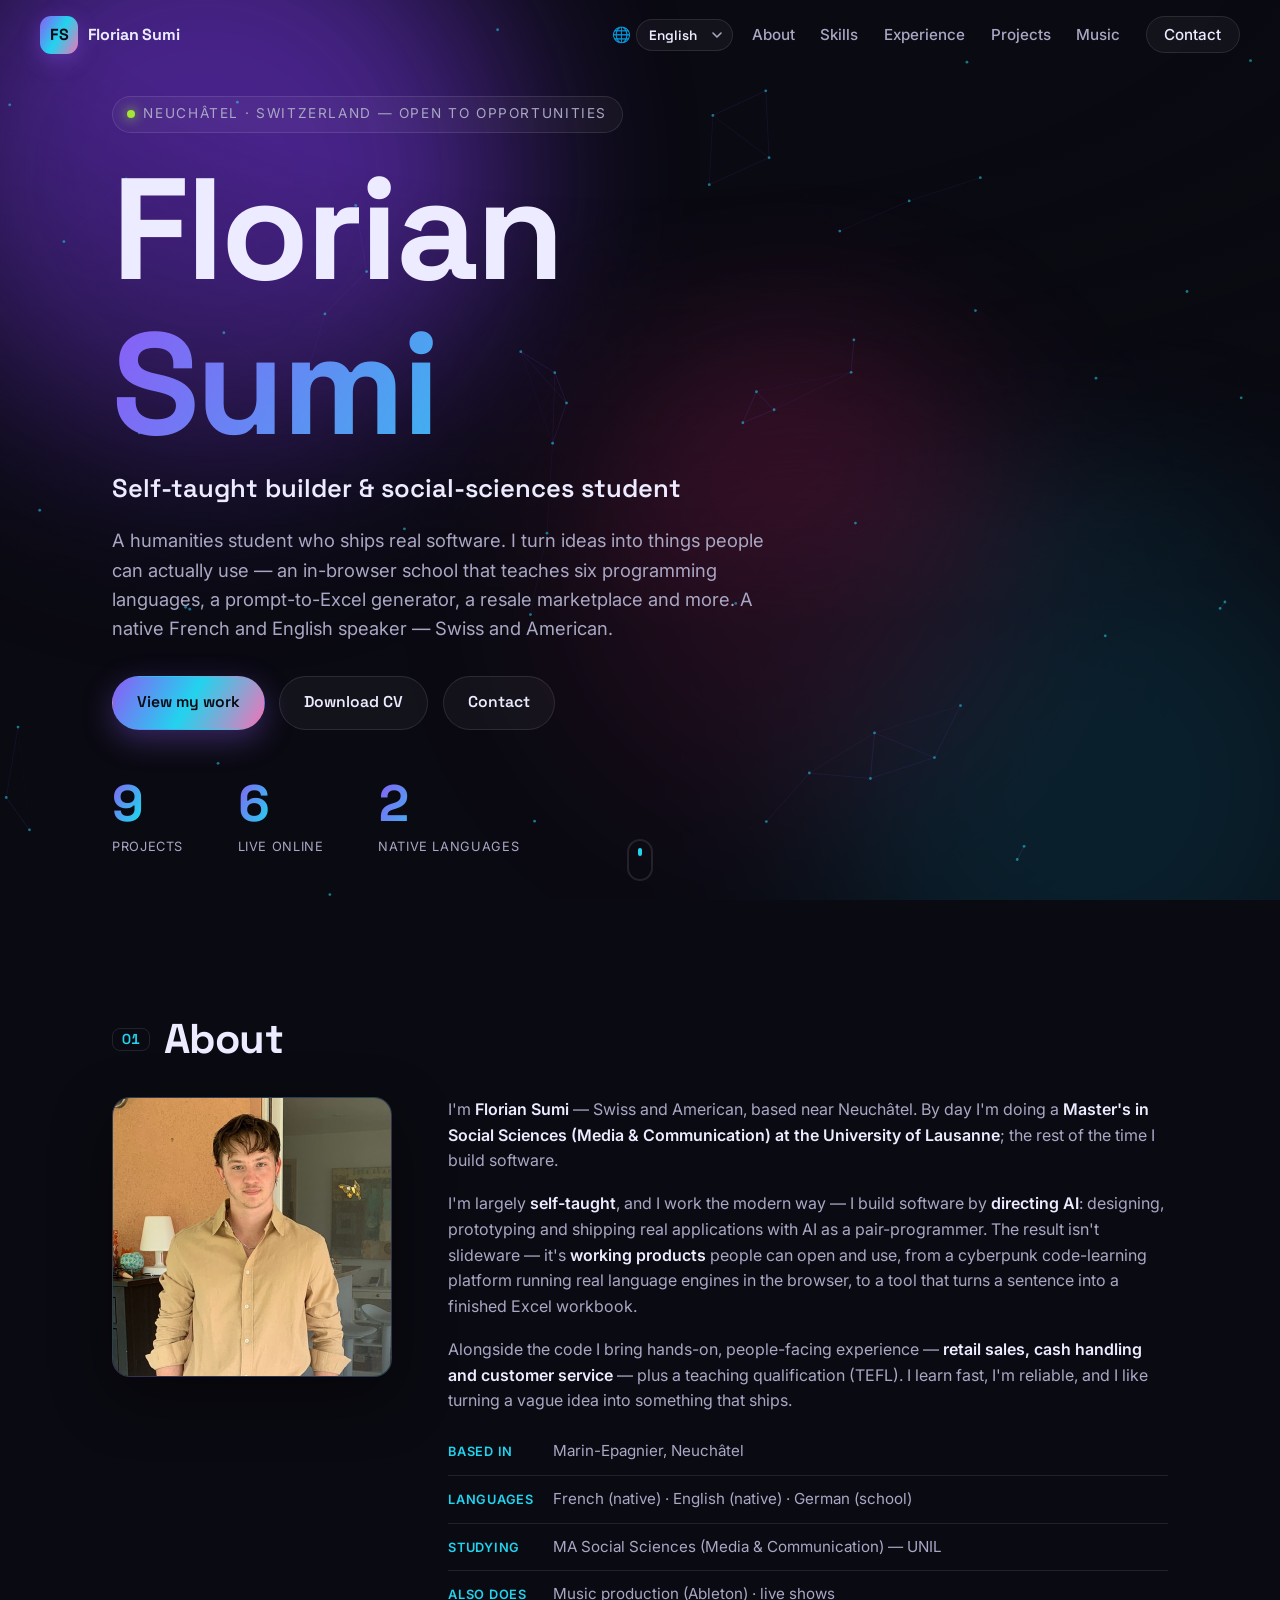
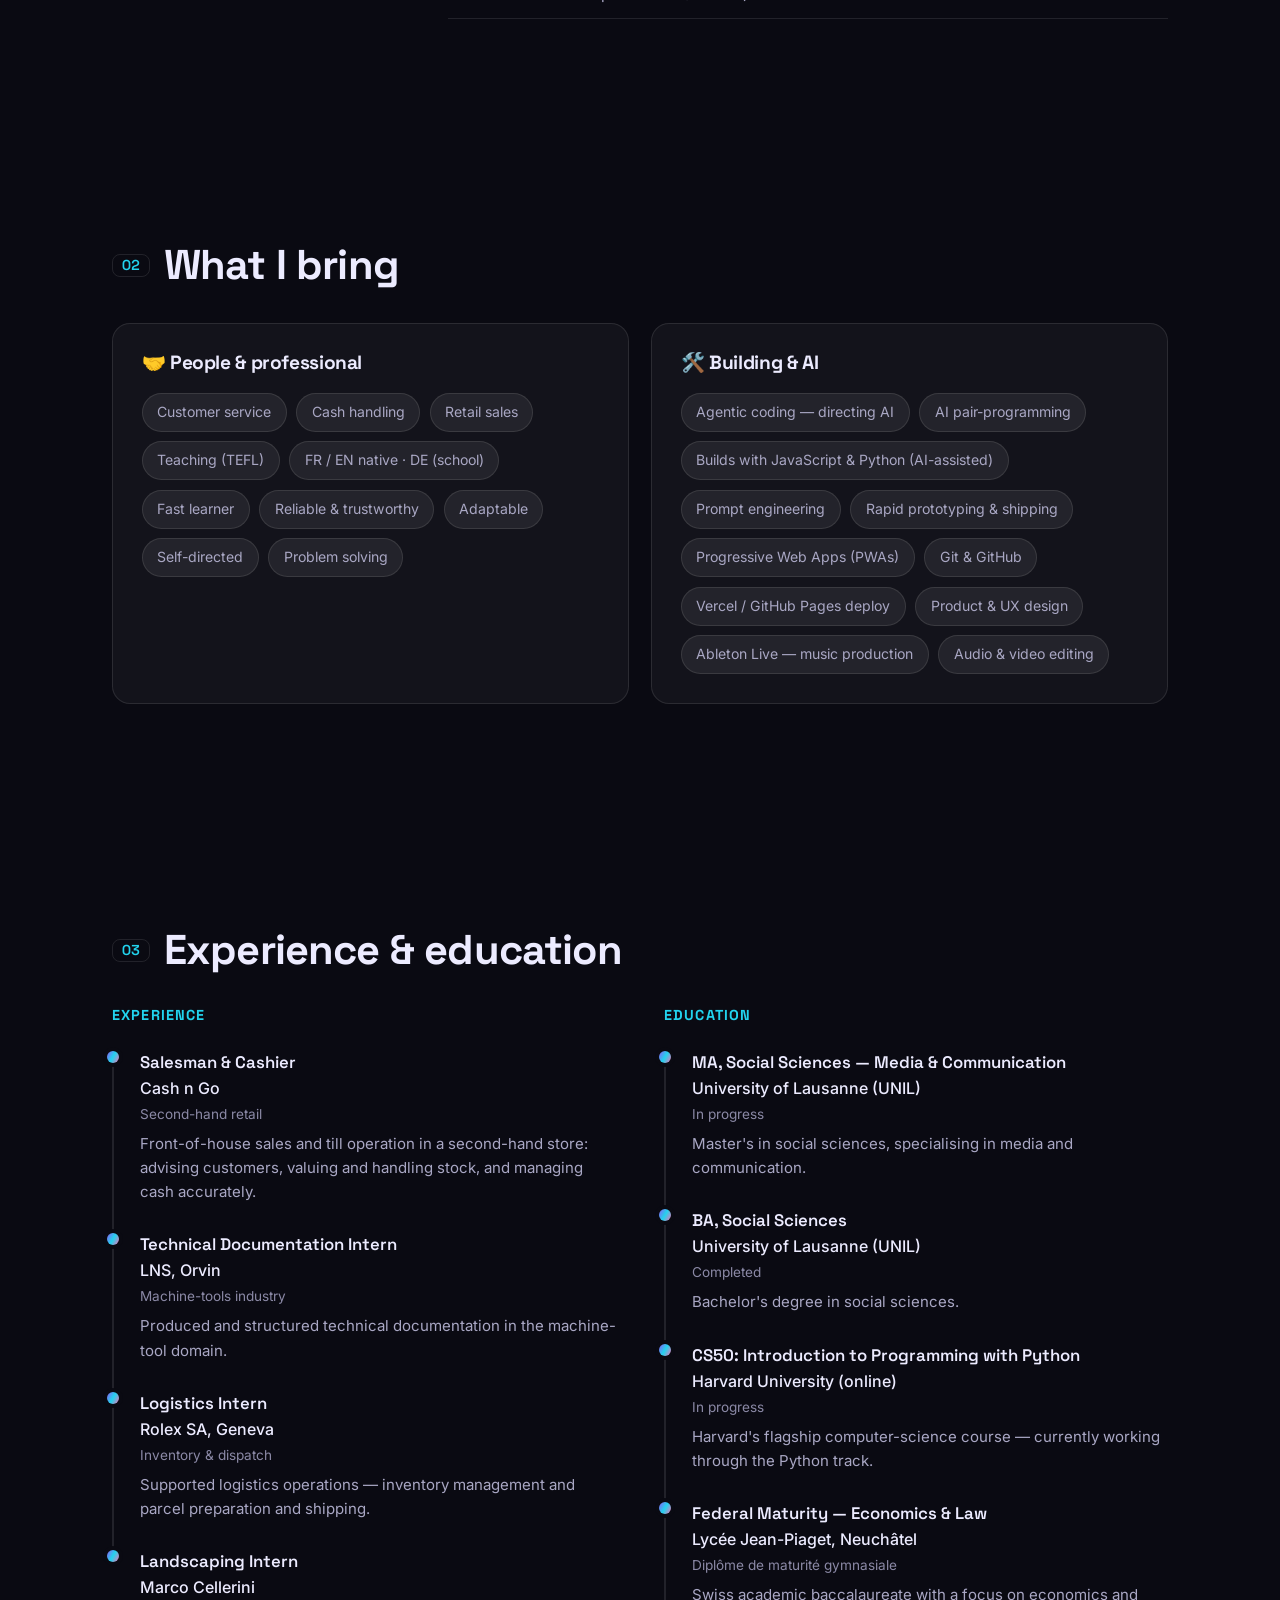
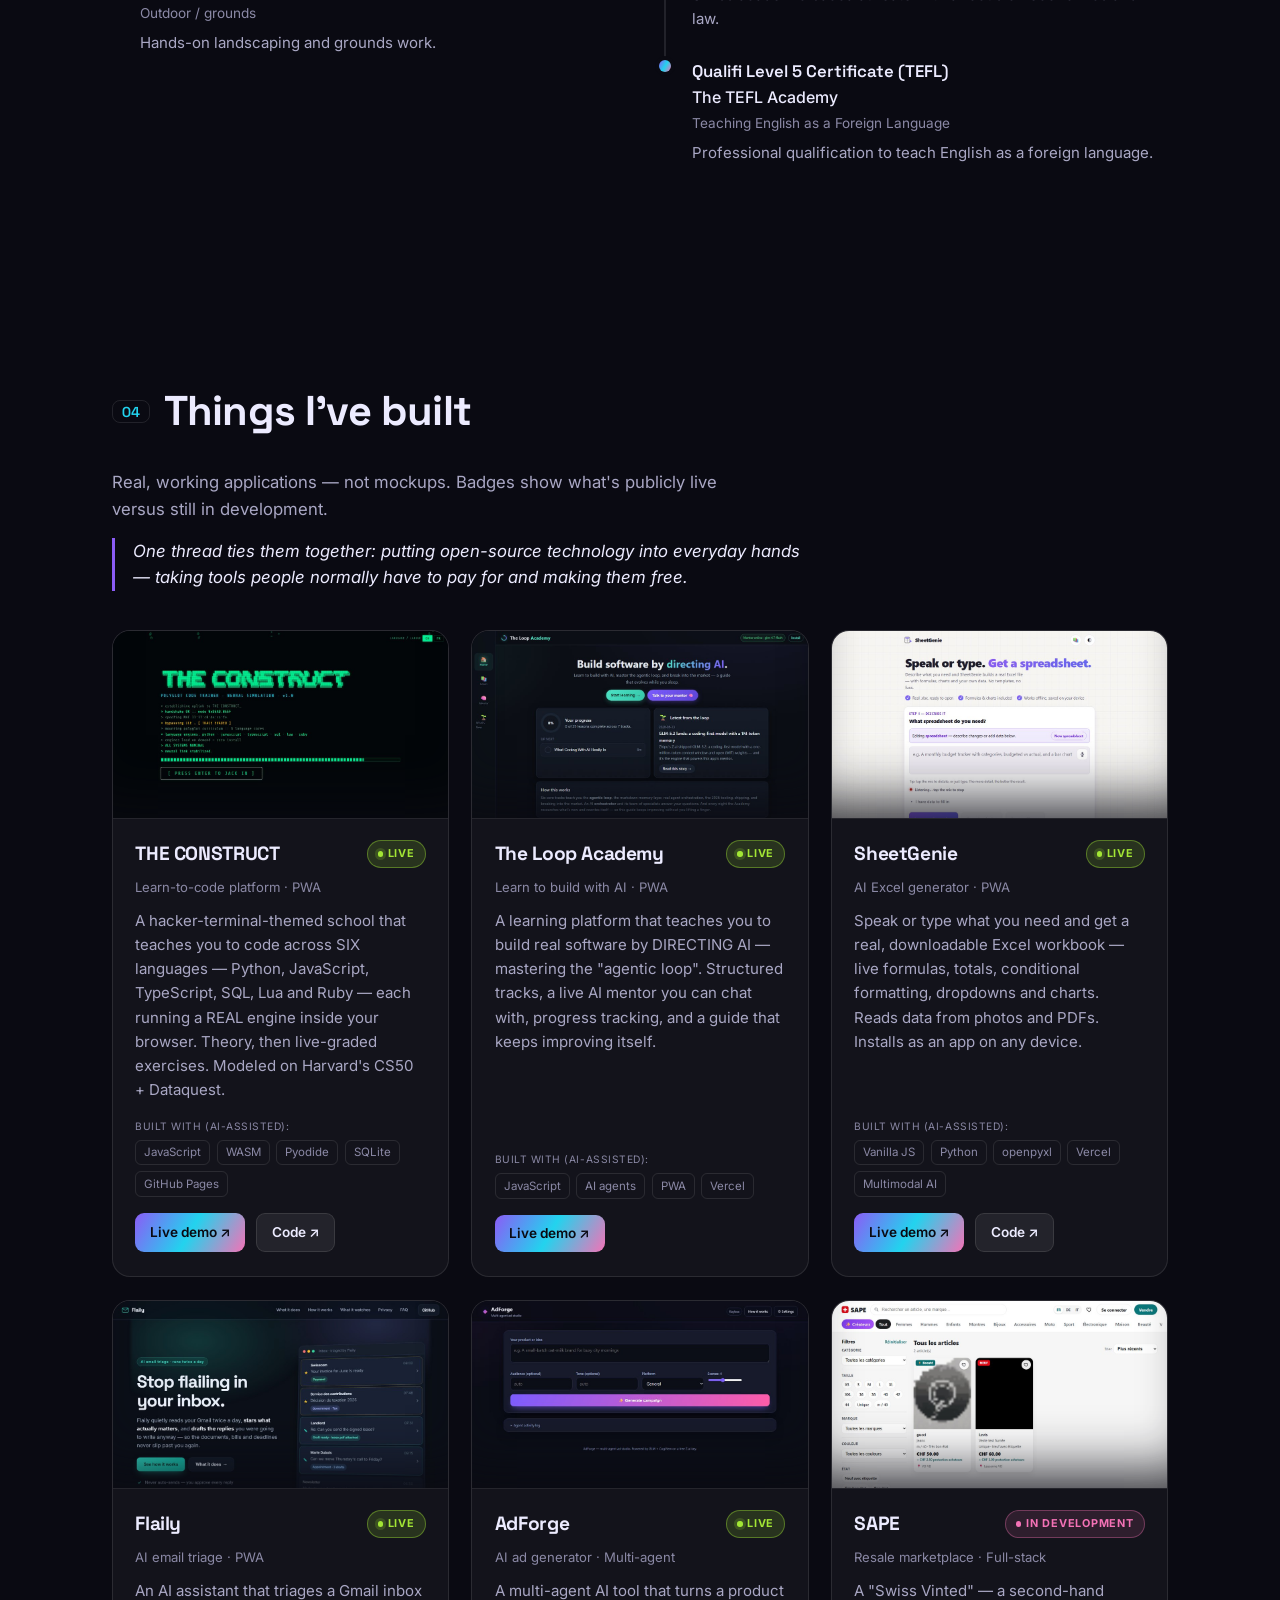
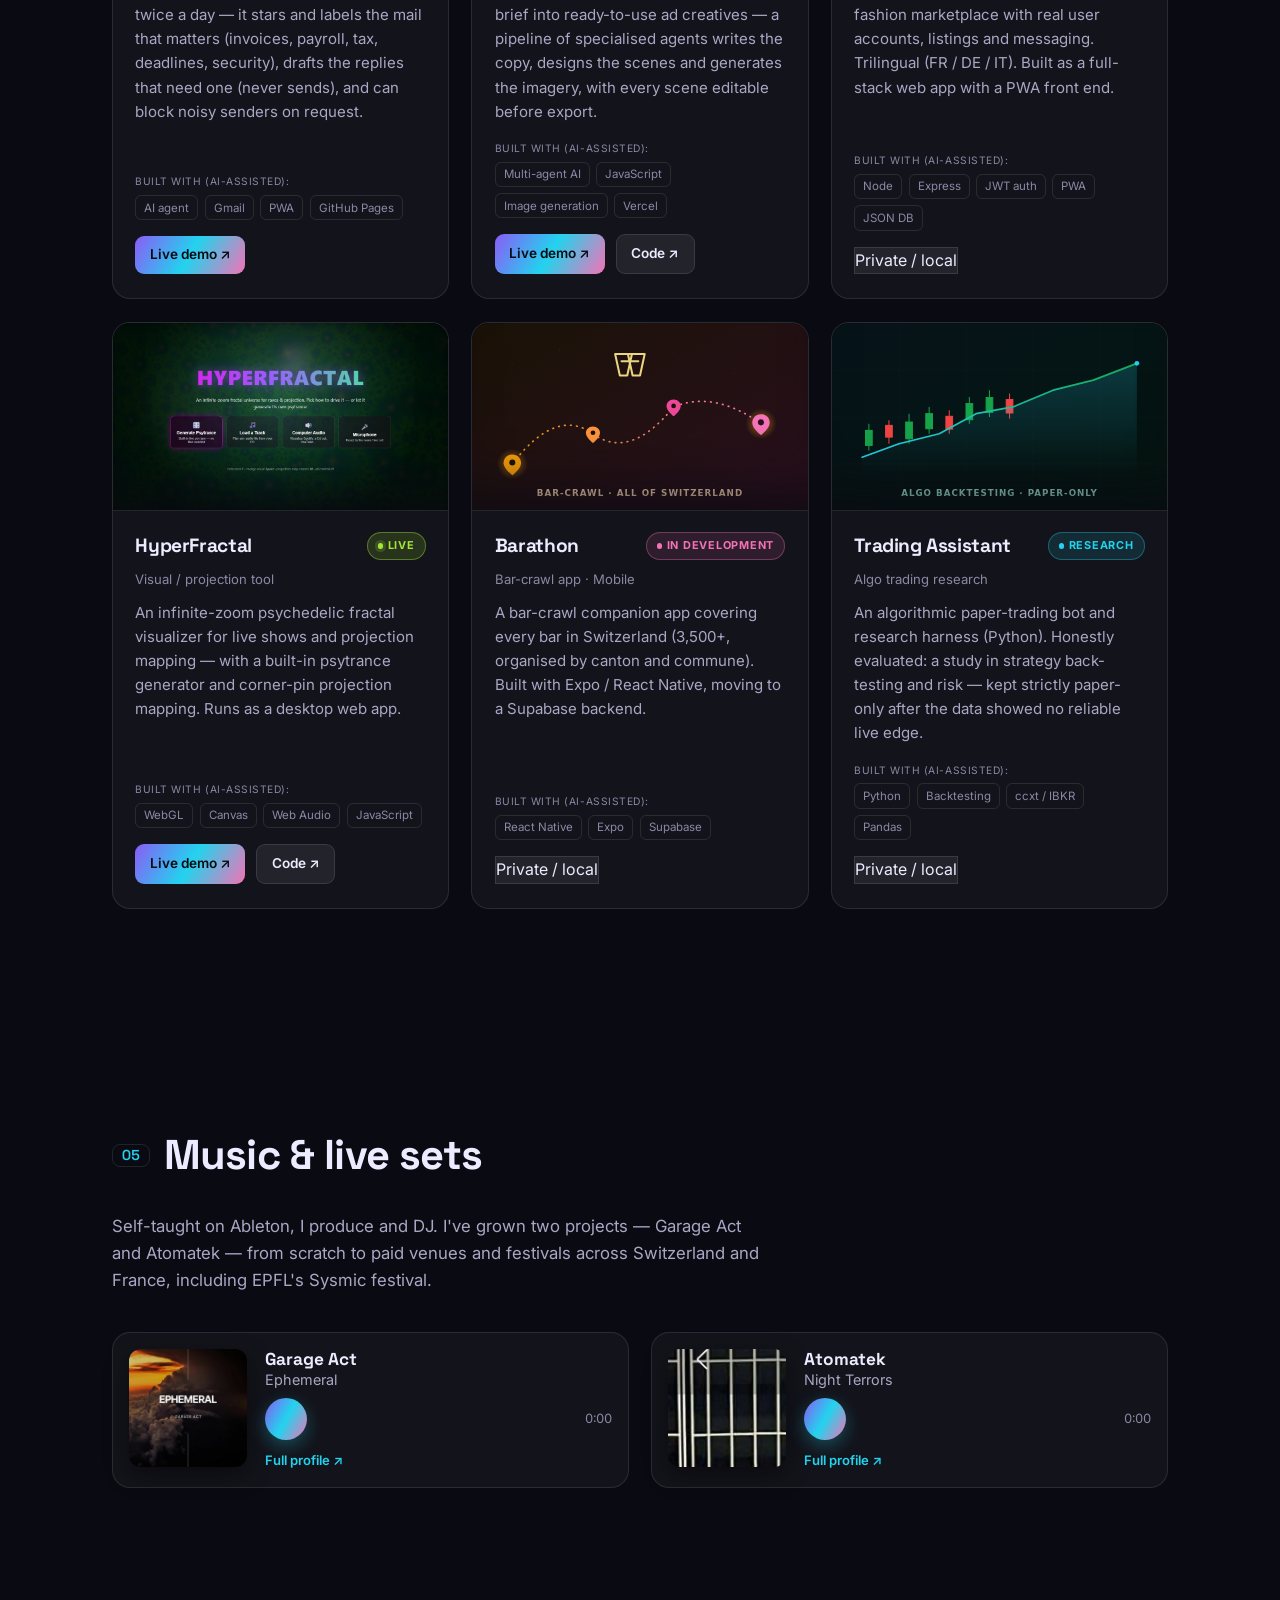
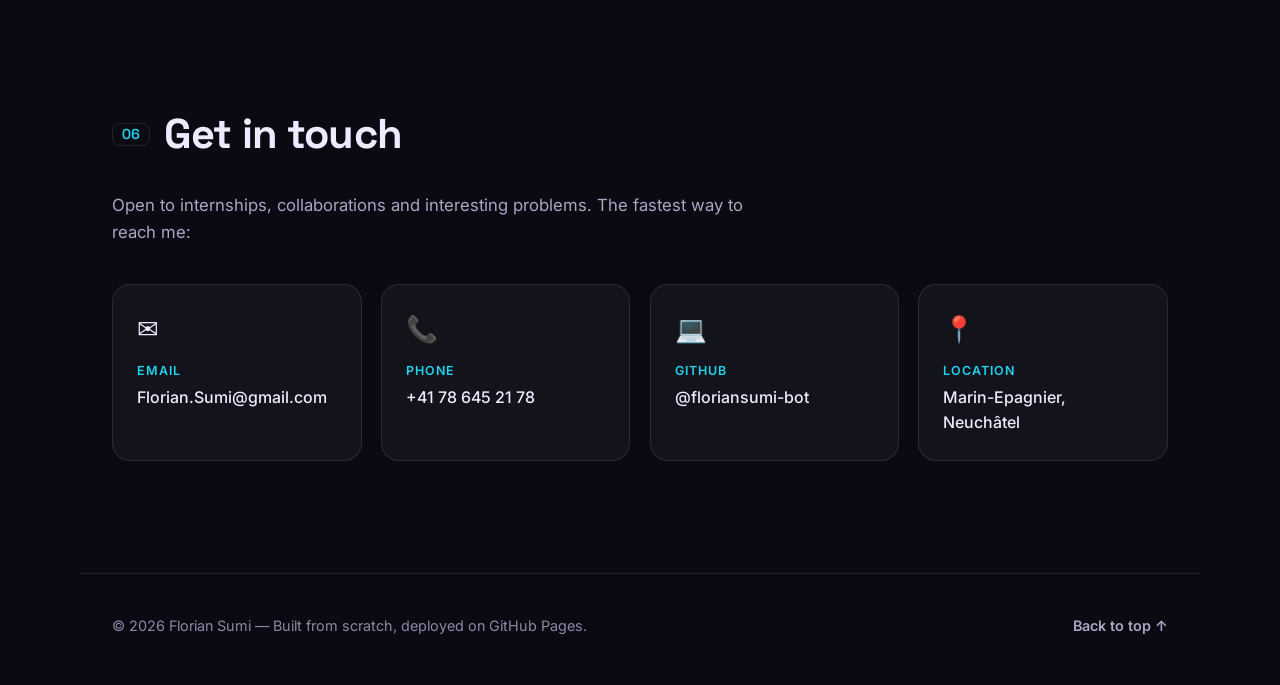
==== index.html @ c3cae17f "Arcade: fix header clipping + synthwave/outrun redesign Fix: on short viewports the window dropped t" ====
<!DOCTYPE html>
<html lang="en">
<head>
  <meta charset="UTF-8" />
  <meta name="viewport" content="width=device-width, initial-scale=1.0" />
  <title>Florian Sumi — Builder &amp; Social-Sciences Student</title>
  <meta name="description" content="Florian Sumi — Swiss/American self-taught builder and UNIL social-sciences student. I turn ideas into working software: an in-browser code school, a prompt-to-Excel app, a resale marketplace and more. Native French & English, based in Neuchâtel." />
  <meta name="author" content="Florian Sumi" />
  <meta name="theme-color" content="#0a0a12" />
  <link rel="canonical" href="https://floriansumi-bot.github.io/portfolio/" />

  <!-- Open Graph / social sharing -->
  <meta property="og:type" content="website" />
  <meta property="og:title" content="Florian Sumi — Builder & Social-Sciences Student" />
  <meta property="og:description" content="A humanities student who ships real apps. Portfolio + interactive CV." />
  <meta property="og:image" content="https://floriansumi-bot.github.io/portfolio/assets/og-image.png" />
  <meta property="og:url" content="https://floriansumi-bot.github.io/portfolio/" />
  <meta name="twitter:card" content="summary_large_image" />
  <meta name="twitter:title" content="Florian Sumi — Builder & Social-Sciences Student" />
  <meta name="twitter:description" content="A humanities student who ships real apps. Portfolio + interactive CV." />
  <meta name="twitter:image" content="https://floriansumi-bot.github.io/portfolio/assets/og-image.png" />

  <link rel="icon" type="image/svg+xml" href="assets/favicon.svg" />
  <link rel="preconnect" href="https://fonts.googleapis.com" />
  <link rel="preconnect" href="https://fonts.gstatic.com" crossorigin />
  <link href="https://fonts.googleapis.com/css2?family=Space+Grotesk:wght@400;500;600;700&family=Inter:wght@400;500;600&family=Noto+Sans+SC:wght@400;600&family=Noto+Sans+JP:wght@400;600&display=swap" rel="stylesheet" />
  <link rel="stylesheet" href="css/styles.css" />
</head>
<body id="top">
  <!-- Animated background -->
  <div class="bg-aurora" aria-hidden="true">
    <span class="blob blob-1"></span>
    <span class="blob blob-2"></span>
    <span class="blob blob-3"></span>
  </div>
  <canvas id="constellation" aria-hidden="true"></canvas>

  <a class="skip-link" href="#main" data-i18n="a11y.skip">Skip to content</a>
  <p id="langStatus" class="sr-only" role="status" aria-live="polite"></p>

  <!-- Header / nav -->
  <header class="site-header" id="siteHeader">
    <a href="#top" class="brand" aria-label="Florian Sumi — home">
      <span class="brand-mark">FS</span>
      <span class="brand-name">Florian&nbsp;Sumi</span>
    </a>
    <div class="header-right">
      <div class="lang-switch">
        <span class="lang-globe" aria-hidden="true">🌐</span>
        <select id="langSwitch" aria-label="Choose language">
          <option value="en">English</option>
          <option value="fr">Français</option>
          <option value="de">Deutsch</option>
          <option value="zh">中文</option>
          <option value="ja">日本語</option>
        </select>
      </div>
      <nav class="nav" aria-label="Primary">
        <button class="nav-toggle" id="navToggle" aria-expanded="false" aria-controls="navList" aria-label="Open menu">
          <span></span><span></span><span></span>
        </button>
        <ul class="nav-list" id="navList">
          <li><a href="#about" data-i18n="nav.about">About</a></li>
          <li><a href="#skills" data-i18n="nav.skills">Skills</a></li>
          <li><a href="#experience" data-i18n="nav.experience">Experience</a></li>
          <li><a href="#projects" data-i18n="nav.projects">Projects</a></li>
          <li><a href="#music" data-i18n="nav.music">Music</a></li>
          <li><a href="#contact" class="nav-cta" data-i18n="nav.contact">Contact</a></li>
        </ul>
      </nav>
    </div>
  </header>

  <!-- Hero mini game: a scroll-aware, playable falling-blocks game.
       Auto-plays itself; shows only when there's genuine empty space beside the hero. -->
  <aside id="arcade" class="arcade st-below" inert aria-hidden="true" aria-label="Mini game">
    <div class="arcade-win">
      <div class="arcade-bar">
        <span class="arcade-dots" aria-hidden="true"><i></i><i></i><i></i></span>
        <span class="arcade-name">// blocks.js</span>
      </div>
      <div class="arcade-body">
        <canvas id="arcadeCanvas" class="arcade-board" aria-hidden="true"></canvas>
        <div class="arcade-side">
          <div class="arcade-stat"><span>next</span><canvas id="arcadeNext" aria-hidden="true"></canvas></div>
          <div class="arcade-stat"><span>score</span><b id="arcadeScore">0</b></div>
          <div class="arcade-stat"><span>lines</span><b id="arcadeLines">0</b></div>
          <div class="arcade-keys" aria-hidden="true">
            <span class="kc">←</span><span class="kc">→</span><span class="kc">↓</span>
            <span class="kc">↑</span><span class="kcl">rotate</span>
            <span class="kc">⎵</span><span class="kcl">drop</span>
          </div>
        </div>
      </div>
      <div class="arcade-touch" id="arcadeTouch" aria-hidden="true">
        <button data-act="left" type="button" aria-label="Left">◀</button>
        <button data-act="rotate" type="button" aria-label="Rotate">⟳</button>
        <button data-act="right" type="button" aria-label="Right">▶</button>
        <button data-act="down" type="button" aria-label="Soft drop">▼</button>
        <button data-act="drop" type="button" aria-label="Hard drop">⤓</button>
      </div>
    </div>
  </aside>

  <main id="main">
    <!-- Hero -->
    <section class="hero" id="hero">
      <div class="hero-inner">
        <p class="hero-eyebrow reveal" data-i18n="hero.eyebrow">Neuchâtel · Switzerland — open to opportunities</p>
        <h1 class="hero-title reveal">
          <span class="line">Florian</span>
          <span class="line gradient-text">Sumi</span>
        </h1>
        <p class="hero-role reveal" data-i18n="hero.role">Self-taught builder &amp; social-sciences student</p>
        <p class="hero-pitch reveal" data-i18n="hero.pitch">
          A humanities student who ships real software. I turn ideas into working apps —
          an in-browser school that teaches six programming languages, a prompt-to-Excel
          generator, a resale marketplace and more. A native French and English speaker — Swiss and American.
        </p>
        <div class="hero-actions reveal">
          <a href="#projects" class="btn btn-primary" data-i18n="hero.cta.work">View my work</a>
          <a href="assets/Florian-Sumi-CV.pdf" class="btn btn-ghost" download data-i18n="hero.cta.cv">Download CV</a>
          <a href="#contact" class="btn btn-ghost" data-i18n="hero.cta.contact">Contact</a>
        </div>
        <ul class="hero-stats reveal" aria-label="At a glance">
          <li data-stat="apps" aria-label="9 projects"><strong data-count="9" aria-hidden="true">9</strong><span data-i18n="hero.stat.apps">projects</span></li>
          <li data-stat="live" aria-label="6 live online"><strong data-count="6" aria-hidden="true">6</strong><span data-i18n="hero.stat.live">live online</span></li>
          <li data-stat="langs" aria-label="2 native languages"><strong data-count="2" aria-hidden="true">2</strong><span data-i18n="hero.stat.langs">native languages</span></li>
        </ul>
      </div>
      <a href="#about" class="scroll-cue" aria-label="Scroll to the About section">
        <span></span>
      </a>
    </section>

    <!-- About -->
    <section class="section" id="about">
      <div class="section-head reveal">
        <span class="section-index">01</span>
        <h2 class="section-title" data-i18n="section.about">About</h2>
      </div>
      <div class="about-grid">
        <div class="about-portrait reveal">
          <div class="portrait-frame">
            <img src="assets/profile.jpg" alt="Portrait of Florian Sumi" id="portrait"
                 onerror="this.style.display='none';this.parentElement.classList.add('monogram')" />
            <span class="portrait-monogram" aria-hidden="true">FS</span>
          </div>
        </div>
        <div class="about-text reveal">
          <p data-i18n-html="about.p1">
            I'm <strong>Florian Sumi</strong> — Swiss and American, based near Neuchâtel.
            By day I'm doing a <strong>Master's in Social Sciences (Media &amp; Communication)
            at the University of Lausanne</strong>; the rest of the time I build software.
          </p>
          <p data-i18n-html="about.p2">
            I'm largely <strong>self-taught</strong>, and I work the modern way — I build software
            by <strong>directing AI</strong>: designing, prototyping and shipping real applications
            with AI as a pair-programmer. The result isn't slideware — it's <strong>working
            products</strong> people can open and use, from a cyberpunk code-learning platform
            running real language engines in the browser, to a tool that turns a sentence into a
            finished Excel workbook.
          </p>
          <p data-i18n-html="about.p3">
            Alongside the code I bring hands-on, people-facing experience — <strong>retail sales,
            cash handling and customer service</strong> — plus a teaching qualification (TEFL).
            I learn fast, I'm reliable, and I like turning a vague idea into something that ships.
          </p>
          <ul class="about-facts">
            <li><span class="fact-key" data-i18n="about.fact.based.label">Based in</span> <span class="fact-val" data-i18n="about.fact.based.value">Marin-Epagnier, Neuchâtel 🇨🇭</span></li>
            <li><span class="fact-key" data-i18n="about.fact.langs.label">Languages</span> <span class="fact-val" data-i18n="about.fact.langs.value">French (native) · English (native) · German (school)</span></li>
            <li><span class="fact-key" data-i18n="about.fact.study.label">Studying</span> <span class="fact-val" data-i18n="about.fact.study.value">MA Social Sciences (Media &amp; Communication) — UNIL</span></li>
            <li><span class="fact-key" data-i18n="about.fact.also.label">Also does</span> <span class="fact-val" data-i18n="about.fact.also.value">Music production (Ableton) · live shows</span></li>
          </ul>
        </div>
      </div>
    </section>

    <!-- Skills -->
    <section class="section" id="skills">
      <div class="section-head reveal">
        <span class="section-index">02</span>
        <h2 class="section-title" data-i18n="section.skills">What I bring</h2>
      </div>
      <div class="skills-grid">
        <article class="skill-card reveal">
          <h3 data-i18n="skills.people.heading">🤝 People &amp; professional</h3>
          <ul class="chips" id="softSkills"></ul>
        </article>
        <article class="skill-card reveal">
          <h3 data-i18n="skills.tech.heading">🛠️ Building &amp; AI</h3>
          <ul class="chips" id="techSkills"></ul>
        </article>
      </div>
    </section>

    <!-- Experience + Education -->
    <section class="section" id="experience">
      <div class="section-head reveal">
        <span class="section-index">03</span>
        <h2 class="section-title" data-i18n="section.experience">Experience &amp; education</h2>
      </div>
      <div class="timeline-grid">
        <div class="timeline" id="experienceList" aria-label="Work experience">
          <h3 class="timeline-heading reveal" data-i18n="timeline.experience">Experience</h3>
          <div class="tl-items" id="experienceItems"></div>
        </div>
        <div class="timeline" id="educationList" aria-label="Education">
          <h3 class="timeline-heading reveal" data-i18n="timeline.education">Education</h3>
          <div class="tl-items" id="educationItems"></div>
        </div>
      </div>
    </section>

    <!-- Projects -->
    <section class="section" id="projects">
      <div class="section-head reveal">
        <span class="section-index">04</span>
        <h2 class="section-title" data-i18n="section.projects">Things I've built</h2>
      </div>
      <p class="section-lead reveal" data-i18n="projects.lead">
        Real, working applications — not mockups. Badges show what's publicly live versus still
        in development.
      </p>
      <p class="section-lead projects-mission reveal" data-i18n="projects.mission">
        One thread ties them together: putting open-source technology into everyday hands — taking
        tools people normally have to pay for and making them free.
      </p>
      <div class="projects-grid" id="projectsGrid"></div>
    </section>

    <!-- Music -->
    <section class="section music" id="music">
      <div class="section-head reveal">
        <span class="section-index">05</span>
        <h2 class="section-title" data-i18n="section.music">Music &amp; live sets</h2>
      </div>
      <p class="section-lead reveal" data-i18n="music.lead">
        Self-taught on Ableton, I produce and DJ. I've grown two projects — Garage Act and Atomatek —
        from scratch to paid venues and festivals across Switzerland and France, including EPFL's Sysmic festival.
      </p>
      <div class="music-grid">
        <article class="music-card reveal" data-seed="1678609419">
          <div class="music-art"><img src="assets/music/garageact.jpg" alt="Garage Act — Ephemeral cover art" loading="lazy" decoding="async" /></div>
          <div class="music-body">
            <div class="music-meta">
              <span class="music-artist">Garage Act</span>
              <span class="music-title">Ephemeral</span>
            </div>
            <div class="music-controls">
              <button class="music-play" type="button" aria-label="Play"></button>
              <canvas class="music-wave" aria-hidden="true"></canvas>
              <span class="music-time">0:00</span>
            </div>
            <a class="music-link" href="https://soundcloud.com/garageact" target="_blank" rel="noopener noreferrer" data-i18n="music.more">Full profile ↗</a>
          </div>
          <iframe class="sc-hidden" title="Garage Act" allow="autoplay" scrolling="no" frameborder="no"
            src="https://w.soundcloud.com/player/?url=https%3A%2F%2Fapi.soundcloud.com%2Ftracks%2F1678609419&visual=false&show_artwork=false&show_comments=false&show_user=false&show_playcount=false&sharing=false&buying=false&download=false&hide_related=true&single_active=true"></iframe>
        </article>
        <article class="music-card reveal" data-seed="1980850335">
          <div class="music-art"><img src="assets/music/atomatek.jpg" alt="Atomatek — Night Terrors cover art" loading="lazy" decoding="async" /></div>
          <div class="music-body">
            <div class="music-meta">
              <span class="music-artist">Atomatek</span>
              <span class="music-title">Night Terrors</span>
            </div>
            <div class="music-controls">
              <button class="music-play" type="button" aria-label="Play"></button>
              <canvas class="music-wave" aria-hidden="true"></canvas>
              <span class="music-time">0:00</span>
            </div>
            <a class="music-link" href="https://soundcloud.com/atomatek" target="_blank" rel="noopener noreferrer" data-i18n="music.more">Full profile ↗</a>
          </div>
          <iframe class="sc-hidden" title="Atomatek" allow="autoplay" scrolling="no" frameborder="no"
            src="https://w.soundcloud.com/player/?url=https%3A%2F%2Fapi.soundcloud.com%2Ftracks%2F1980850335&visual=false&show_artwork=false&show_comments=false&show_user=false&show_playcount=false&sharing=false&buying=false&download=false&hide_related=true&single_active=true"></iframe>
        </article>
      </div>
    </section>

    <!-- Contact -->
    <section class="section contact" id="contact">
      <div class="section-head reveal">
        <span class="section-index">06</span>
        <h2 class="section-title" data-i18n="section.contact">Get in touch</h2>
      </div>
      <p class="section-lead reveal" data-i18n="contact.lead">
        Open to internships, collaborations and interesting problems. The fastest way to reach me:
      </p>
      <div class="contact-grid reveal">
        <a class="contact-card" href="mailto:Florian.Sumi@gmail.com">
          <span class="contact-icon">✉️</span>
          <span class="contact-label" data-i18n="contact.email">Email</span>
          <span class="contact-value">Florian.Sumi@gmail.com</span>
        </a>
        <a class="contact-card" href="tel:+41786452178">
          <span class="contact-icon">📞</span>
          <span class="contact-label" data-i18n="contact.phone">Phone</span>
          <span class="contact-value">+41 78 645 21 78</span>
        </a>
        <a class="contact-card" href="https://github.com/floriansumi-bot" target="_blank" rel="noopener noreferrer">
          <span class="contact-icon">💻</span>
          <span class="contact-label" data-i18n="contact.github">GitHub</span>
          <span class="contact-value">@floriansumi-bot</span>
        </a>
        <div class="contact-card contact-card--static">
          <span class="contact-icon">📍</span>
          <span class="contact-label" data-i18n="contact.location">Location</span>
          <span class="contact-value" data-i18n="contact.location.value">Marin-Epagnier, Neuchâtel 🇨🇭</span>
        </div>
      </div>
    </section>
  </main>

  <footer class="site-footer">
    <p>© <span id="year"></span> Florian Sumi — <span data-i18n="footer.tagline">Built from scratch, deployed on GitHub Pages.</span></p>
    <a href="#top" class="back-to-top" data-i18n="footer.top">Back to top ↑</a>
  </footer>

  <script src="js/content.js" defer></script>
  <script src="js/main.js" defer></script>
  <script src="https://w.soundcloud.com/player/api.js" defer></script>
  <script src="js/music.js" defer></script>
  <script src="js/arcade.js" defer></script>
</body>
</html>
---- css/styles.css ----
/* ============================================================
   Florian Sumi — Portfolio
   Bold, dark, animated. Zero-build static site.
   ============================================================ */

:root {
  --bg: #0a0a12;
  --bg-soft: #11111d;
  --surface: rgba(255, 255, 255, 0.04);
  --surface-2: rgba(255, 255, 255, 0.07);
  --border: rgba(255, 255, 255, 0.10);
  --text: #ecebff;
  --text-dim: #a9a7c4;
  --text-faint: #8b89a6;

  --violet: #8b5cf6;
  --cyan: #22d3ee;
  --magenta: #f472b6;
  --lime: #a3e635;

  --grad: linear-gradient(120deg, #8b5cf6 0%, #22d3ee 50%, #f472b6 100%);
  --grad-soft: linear-gradient(120deg, rgba(139,92,246,.18), rgba(34,211,238,.18));

  --radius: 18px;
  --radius-sm: 12px;
  --maxw: 1120px;
  --ease: cubic-bezier(0.22, 1, 0.36, 1);
}

/* ---------- Reset / base ---------- */
*, *::before, *::after { box-sizing: border-box; }
* { margin: 0; }
html { scroll-behavior: smooth; -webkit-text-size-adjust: 100%; }
body {
  font-family: "Inter", system-ui, -apple-system, Segoe UI, Roboto, "Noto Sans JP", "Noto Sans SC", sans-serif;
  background: var(--bg);
  color: var(--text);
  line-height: 1.6;
  overflow-x: hidden;
  -webkit-font-smoothing: antialiased;
}
/* CJK scripts need more leading than Latin to breathe. */
:lang(zh) body, :lang(ja) body { line-height: 1.8; }
:lang(zh) .section-lead, :lang(ja) .section-lead,
:lang(zh) .project-desc, :lang(ja) .project-desc,
:lang(zh) .about-text p, :lang(ja) .about-text p,
:lang(zh) .tl-desc, :lang(ja) .tl-desc { line-height: 1.85; }
img { max-width: 100%; display: block; }
a { color: inherit; text-decoration: none; }
ul { list-style: none; padding: 0; }
h1, h2, h3 { font-family: "Space Grotesk", system-ui, sans-serif; line-height: 1.08; font-weight: 700; letter-spacing: -0.02em; }

.gradient-text {
  background: var(--grad);
  -webkit-background-clip: text;
  background-clip: text;
  color: transparent;
}

.skip-link {
  position: absolute; left: -999px; top: 0; z-index: 1000;
  background: #6d28d9; color: #fff; padding: .6rem 1rem; border-radius: 0 0 8px 0;
}
.skip-link:focus { left: 0; }

.sr-only { position: absolute; width: 1px; height: 1px; padding: 0; margin: -1px; overflow: hidden; clip: rect(0,0,0,0); white-space: nowrap; border: 0; }

:focus-visible {
  outline: 2px solid var(--cyan);
  outline-offset: 3px;
  border-radius: 4px;
}

/* ---------- Animated background ---------- */
.bg-aurora { position: fixed; inset: 0; z-index: -2; overflow: hidden; pointer-events: none; }
.blob {
  position: absolute; border-radius: 50%; filter: blur(90px); opacity: .55;
  animation: drift 22s var(--ease) infinite alternate;
}
.blob-1 { width: 48vw; height: 48vw; background: #7c3aed; top: -10vw; left: -8vw; }
.blob-2 { width: 42vw; height: 42vw; background: #0891b2; bottom: -12vw; right: -6vw; animation-delay: -7s; }
.blob-3 { width: 34vw; height: 34vw; background: #db2777; top: 40%; left: 45%; animation-delay: -13s; opacity: .4; }
@keyframes drift {
  0%   { transform: translate(0,0) scale(1); }
  100% { transform: translate(6vw, 5vw) scale(1.15); }
}
#constellation { position: fixed; inset: 0; z-index: -1; pointer-events: none; }
body::before {
  content: ""; position: fixed; inset: 0; z-index: -1; pointer-events: none;
  background: radial-gradient(120% 80% at 50% -10%, transparent 40%, rgba(10,10,18,.7) 100%);
}

/* ---------- Header ---------- */
.site-header {
  position: fixed; top: 0; left: 0; right: 0; z-index: 100;
  display: flex; align-items: center; justify-content: space-between;
  padding: 1rem clamp(1rem, 4vw, 2.5rem);
  transition: background .3s var(--ease), backdrop-filter .3s, padding .3s;
}
.site-header.scrolled {
  background: rgba(10,10,18,.72);
  backdrop-filter: blur(14px);
  border-bottom: 1px solid var(--border);
  padding-top: .65rem; padding-bottom: .65rem;
}
.brand { display: flex; align-items: center; gap: .6rem; font-weight: 700; }
.brand-mark {
  display: grid; place-items: center; width: 38px; height: 38px; border-radius: 11px;
  background: var(--grad); color: #0a0a12; font-family: "Space Grotesk"; font-weight: 700;
  box-shadow: 0 6px 20px rgba(139,92,246,.35);
}
.brand-name { font-family: "Space Grotesk"; letter-spacing: -.01em; }
.nav-list { display: flex; align-items: center; gap: 1.6rem; }
.nav-list a { color: var(--text-dim); font-size: .95rem; font-weight: 500; transition: color .2s; position: relative; }
.nav-list a:hover { color: var(--text); }
.nav-list a:not(.nav-cta)::after {
  content: ""; position: absolute; left: 0; bottom: -4px; height: 2px; width: 0; background: var(--grad); transition: width .25s var(--ease);
}
.nav-list a:not(.nav-cta):hover::after { width: 100%; }
.nav-cta {
  padding: .5rem 1.1rem; border-radius: 999px; border: 1px solid var(--border);
  background: var(--surface); color: var(--text) !important;
}
.nav-cta:hover { border-color: var(--violet); box-shadow: 0 0 0 3px rgba(139,92,246,.18); }
.nav-toggle { display: none; background: none; border: 0; cursor: pointer; flex-direction: column; gap: 5px; padding: 6px; }
.nav-toggle span { width: 24px; height: 2px; background: var(--text); border-radius: 2px; transition: .3s var(--ease); }

/* Mobile nav backdrop (created by JS) */
.nav-backdrop { position: fixed; inset: 0; z-index: 47; background: rgba(6,6,12,.55); opacity: 0; visibility: hidden; transition: opacity .3s var(--ease), visibility 0s .3s; border: 0; padding: 0; cursor: pointer; }
.nav-backdrop.show { opacity: 1; visibility: visible; transition: opacity .3s var(--ease); }

/* Header right cluster + language switcher */
.header-right { display: flex; align-items: center; gap: clamp(.7rem, 2vw, 1.2rem); }
.lang-switch { display: inline-flex; align-items: center; gap: .35rem; }
.lang-globe { font-size: .95rem; opacity: .85; line-height: 1; }
#langSwitch {
  appearance: none; -webkit-appearance: none;
  background-color: var(--surface); color: var(--text);
  border: 1px solid var(--border); border-radius: 999px;
  padding: .42rem 1.7rem .42rem .75rem;
  font-size: .85rem; font-weight: 600; font-family: "Space Grotesk", system-ui, sans-serif;
  cursor: pointer; transition: border-color .2s, background-color .2s, box-shadow .2s;
  background-image: url("data:image/svg+xml;utf8,<svg xmlns='http://www.w3.org/2000/svg' width='10' height='6' viewBox='0 0 10 6' fill='none'><path d='M1 1l4 4 4-4' stroke='%23a9a7c4' stroke-width='1.6' stroke-linecap='round' stroke-linejoin='round'/></svg>");
  background-repeat: no-repeat; background-position: right .62rem center;
}
#langSwitch:hover { border-color: var(--violet); background-color: var(--surface-2); }
#langSwitch:focus-visible { outline: 2px solid var(--cyan); outline-offset: 2px; }
#langSwitch option { background: #14141f; color: var(--text); }

/* ---------- Layout ---------- */
.section {
  max-width: var(--maxw); margin: 0 auto;
  padding: clamp(4rem, 9vw, 7rem) clamp(1.1rem, 5vw, 2rem);
}
.section-head { display: flex; align-items: center; gap: .9rem; margin-bottom: 2.2rem; }
.section-index {
  font-family: "Space Grotesk"; font-size: .9rem; font-weight: 600; color: var(--cyan);
  border: 1px solid var(--border); border-radius: 8px; padding: .2rem .55rem;
  font-variant-numeric: tabular-nums; line-height: 1; align-self: center;
}
.section-title { font-size: clamp(1.7rem, 4.5vw, 2.6rem); }
.section-lead { color: var(--text-dim); max-width: 60ch; margin-bottom: 2.4rem; font-size: 1.05rem; }
.projects-mission { margin-top: -1.5rem; max-width: 64ch; color: var(--text); font-style: italic; border-left: 3px solid var(--violet); padding-left: 1.1rem; }

/* ---------- Hero ---------- */
.hero {
  min-height: 100svh; display: flex; flex-direction: column; justify-content: center;
  max-width: var(--maxw); margin: 0 auto; padding: 6rem clamp(1.1rem, 5vw, 2rem) 3rem; position: relative;
}
.hero-eyebrow {
  display: inline-flex; align-self: flex-start; align-items: center; gap: .5rem;
  color: var(--text-dim); font-size: .85rem; letter-spacing: .12em; text-transform: uppercase;
  border: 1px solid var(--border); border-radius: 999px; padding: .4rem .9rem; background: var(--surface);
  max-width: 100%; overflow-wrap: anywhere;
}
.hero-eyebrow::before { content: ""; width: 8px; height: 8px; border-radius: 50%; background: var(--lime); box-shadow: 0 0 12px var(--lime); animation: pulse 2s infinite; }
@keyframes pulse { 50% { opacity: .4; } }
.hero-title { font-size: clamp(3.2rem, 14vw, 9rem); margin: 1.2rem 0 .3rem; }
.hero-title .line { display: block; }
.hero-role { font-size: clamp(1.1rem, 3vw, 1.6rem); color: var(--text); font-weight: 600; font-family: "Space Grotesk"; }
.hero-pitch { color: var(--text-dim); max-width: 56ch; margin-top: 1.1rem; font-size: clamp(1rem, 2.4vw, 1.15rem); overflow-wrap: anywhere; }
.hero-actions { display: flex; flex-wrap: wrap; gap: .9rem; margin-top: 2rem; }
.hero-stats { display: flex; flex-wrap: wrap; gap: clamp(1.8rem, 5vw, 3.4rem); margin-top: 3rem; }
.hero-stats li { display: flex; flex-direction: column; }
.hero-stats strong { font-family: "Space Grotesk"; font-size: clamp(2.6rem, 4vw, 3.2rem); line-height: 1; letter-spacing: -.01em; font-variant-numeric: tabular-nums; background: var(--grad); -webkit-background-clip: text; background-clip: text; color: transparent; }
.hero-stats span { color: var(--text-dim); font-size: .8rem; margin-top: .45rem; text-transform: uppercase; letter-spacing: .05em; }

.btn {
  display: inline-flex; align-items: center; gap: .5rem; font-weight: 600; font-size: .98rem;
  padding: .85rem 1.5rem; border-radius: 999px; cursor: pointer; transition: transform .2s var(--ease), box-shadow .25s, background .25s, border-color .25s;
  border: 1px solid transparent; font-family: "Space Grotesk";
}
.btn:hover { transform: translateY(-2px); }
.btn-primary { background: var(--grad); color: #0a0a12; box-shadow: 0 10px 30px rgba(139,92,246,.35); }
.btn-primary:hover { box-shadow: 0 14px 40px rgba(34,211,238,.4); }
.btn-ghost { background: var(--surface); border-color: var(--border); color: var(--text); }
.btn-ghost:hover { border-color: var(--violet); background: var(--surface-2); }

.scroll-cue { position: absolute; bottom: 1.5rem; left: 50%; transform: translateX(-50%); width: 26px; height: 42px; border: 2px solid var(--border); border-radius: 14px; display: grid; justify-items: center; padding-top: 7px; }
.scroll-cue span { width: 4px; height: 8px; background: var(--cyan); border-radius: 2px; animation: scrolldot 1.6s infinite; }
@keyframes scrolldot { 0% { transform: translateY(0); opacity: 1; } 80% { transform: translateY(14px); opacity: 0; } 100% { opacity: 0; } }

/* ---------- About ---------- */
.about-grid { display: grid; grid-template-columns: 280px 1fr; gap: clamp(1.6rem, 5vw, 3.5rem); align-items: start; }
.portrait-frame {
  position: relative; aspect-ratio: 1; border-radius: var(--radius); overflow: hidden;
  border: 1px solid var(--border); background: var(--grad-soft);
  box-shadow: 0 20px 60px rgba(0,0,0,.45);
}
.portrait-frame img { width: 100%; height: 100%; object-fit: cover; object-position: center 28%; }
.portrait-monogram { display: none; position: absolute; inset: 0; place-items: center; font-family: "Space Grotesk"; font-size: 5rem; font-weight: 700; color: var(--text); }
.portrait-frame.monogram { display: grid; }
.portrait-frame.monogram .portrait-monogram { display: grid; }
.about-text p { margin-bottom: 1.1rem; color: var(--text-dim); }
.about-text strong { color: var(--text); font-weight: 600; }
.about-facts { margin-top: 1.6rem; display: grid; gap: .7rem; }
.about-facts li { display: flex; gap: .8rem; align-items: baseline; padding-bottom: .7rem; border-bottom: 1px solid var(--border); font-size: .95rem; }
.about-facts .fact-key { color: var(--cyan); font-weight: 600; min-width: 92px; font-size: .8rem; text-transform: uppercase; letter-spacing: .06em; flex-shrink: 0; }
.about-facts .fact-val { color: var(--text-dim); overflow-wrap: anywhere; min-width: 0; }

/* ---------- Skills ---------- */
.skills-grid { display: grid; grid-template-columns: 1fr 1fr; gap: 1.4rem; }
.skill-card { background: var(--surface); border: 1px solid var(--border); border-radius: var(--radius); padding: 1.8rem; }
.skill-card h3 { font-size: 1.2rem; margin-bottom: 1.2rem; }
.chips { display: flex; flex-wrap: wrap; gap: .6rem; }
.chips li { padding: .45rem .9rem; border-radius: 999px; background: var(--surface-2); border: 1px solid var(--border); font-size: .88rem; color: var(--text-dim); transition: .2s var(--ease); overflow-wrap: anywhere; }
.chips li:hover { color: var(--text); border-color: var(--violet); transform: translateY(-2px); }

/* ---------- Timeline ---------- */
.timeline-grid { display: grid; grid-template-columns: 1fr 1fr; gap: clamp(1.5rem, 5vw, 3rem); }
.timeline-heading { color: var(--cyan); margin-bottom: 1.6rem; text-transform: uppercase; letter-spacing: .08em; font-size: .9rem; }
.tl-item { position: relative; padding: 0 0 1.7rem 1.6rem; border-left: 2px solid var(--border); }
.tl-item:last-child { border-left-color: transparent; padding-bottom: 0; }
.tl-item::before { content: ""; position: absolute; left: -7px; top: 2px; width: 12px; height: 12px; border-radius: 50%; background: var(--grad); box-shadow: 0 0 0 4px var(--bg); }
.tl-role { font-family: "Space Grotesk"; font-weight: 600; font-size: 1.05rem; }
.tl-org { color: var(--text); font-weight: 500; }
.tl-meta { color: var(--text-faint); font-size: .85rem; margin: .15rem 0 .4rem; }
.tl-desc { color: var(--text-dim); font-size: .94rem; }

/* ---------- Projects ---------- */
.projects-grid { display: grid; grid-template-columns: repeat(auto-fill, minmax(min(100%, 320px), 1fr)); gap: 1.4rem; }
.project-card {
  position: relative; display: flex; flex-direction: column; overflow: hidden;
  background: var(--surface); border: 1px solid var(--border); border-radius: var(--radius);
  transition: transform .3s var(--ease), border-color .3s, box-shadow .3s;
}
.project-card:hover { transform: translateY(-6px); border-color: rgba(139,92,246,.5); box-shadow: 0 24px 60px rgba(0,0,0,.5); }
.project-thumb { aspect-ratio: 16/9; position: relative; overflow: hidden; background: #0c0c14; border-bottom: 1px solid var(--border); }
.project-thumb img { width: 100%; height: 100%; object-fit: cover; object-position: top center; display: block; transition: transform .45s var(--ease); }
.project-card:hover .project-thumb img { transform: scale(1.045); }
.project-thumb::after { content: ""; position: absolute; inset: 0; pointer-events: none; box-shadow: inset 0 -50px 55px -34px rgba(10,10,18,.85); }
.project-body { padding: 1.3rem 1.4rem 1.5rem; display: flex; flex-direction: column; flex: 1; }
.project-top { display: flex; align-items: center; justify-content: space-between; gap: .6rem; margin-bottom: .55rem; }
.project-name { font-size: 1.2rem; font-family: "Space Grotesk"; }
.badge { display: inline-flex; align-items: center; gap: .42em; font-size: .68rem; font-weight: 700; letter-spacing: .07em; text-transform: uppercase; padding: .28rem .62rem; border-radius: 999px; white-space: nowrap; }
.badge::before { content: ""; width: .5em; height: .5em; border-radius: 50%; background: currentColor; flex-shrink: 0; }
.badge.live::before { box-shadow: 0 0 0 3px rgba(163,230,53,.18); }
.badge.live { background: rgba(163,230,53,.15); color: var(--lime); border: 1px solid rgba(163,230,53,.4); }
.badge.dev { background: rgba(244,114,182,.12); color: var(--magenta); border: 1px solid rgba(244,114,182,.35); }
.badge.research { background: rgba(34,211,238,.12); color: var(--cyan); border: 1px solid rgba(34,211,238,.35); }
.project-tag { color: var(--text-faint); font-size: .82rem; margin-bottom: .7rem; }
.project-desc { color: var(--text-dim); font-size: .94rem; flex: 1; }
.project-stacknote { font-size: .64rem; color: var(--text-faint); text-transform: uppercase; letter-spacing: .05em; margin: 1rem 0 .35rem; }
.project-tech { display: flex; flex-wrap: wrap; gap: .4rem; margin: 0 0 1rem; }
.project-tech span { font-size: .72rem; color: var(--text-faint); border: 1px solid var(--border); border-radius: 6px; padding: .15rem .5rem; }
.project-links { display: flex; gap: .7rem; margin-top: auto; }
.project-links a { display: inline-flex; align-items: center; gap: .35rem; font-size: .85rem; font-weight: 600; padding: .5rem .9rem; border-radius: 9px; transition: .2s var(--ease); }
.plink-live { background: var(--grad); color: #0a0a12; }
.plink-live:hover { filter: brightness(1.08); transform: translateY(-1px); }
.plink-repo { background: var(--surface-2); border: 1px solid var(--border); color: var(--text); }
.plink-repo:hover { border-color: var(--violet); }

/* ---------- Music ---------- */
.music-grid { display: grid; grid-template-columns: repeat(auto-fit, minmax(min(100%, 380px), 1fr)); gap: 1.4rem; }
.music-card { position: relative; display: flex; gap: 1.1rem; align-items: stretch; background: var(--surface); border: 1px solid var(--border); border-radius: var(--radius); padding: 1rem; transition: transform .3s var(--ease), border-color .3s, box-shadow .3s; }
.music-card:hover { transform: translateY(-4px); border-color: rgba(34,211,238,.45); box-shadow: 0 18px 50px rgba(0,0,0,.45); }
.music-art { flex-shrink: 0; width: 118px; height: 118px; border-radius: 12px; overflow: hidden; position: relative; box-shadow: 0 8px 24px rgba(0,0,0,.45); }
.music-art img { width: 100%; height: 100%; object-fit: cover; display: block; }
.music-card.is-playing .music-art::after { content: ""; position: absolute; inset: 0; border-radius: 12px; box-shadow: inset 0 0 0 2px var(--cyan); }
.music-body { display: flex; flex-direction: column; justify-content: center; gap: .55rem; min-width: 0; flex: 1; }
.music-meta { display: flex; flex-direction: column; line-height: 1.25; }
.music-artist { font-family: "Space Grotesk"; font-weight: 700; font-size: 1.08rem; }
.music-title { color: var(--text-dim); font-size: .9rem; }
.music-controls { display: flex; align-items: center; gap: .7rem; }
.music-play { flex-shrink: 0; width: 42px; height: 42px; border-radius: 50%; border: 0; cursor: pointer; display: grid; place-items: center; color: #0a0a12; background: var(--grad); box-shadow: 0 6px 18px rgba(34,211,238,.3); transition: transform .15s var(--ease); }
.music-play:hover { transform: scale(1.07); }
.music-play:active { transform: scale(.95); }
.music-wave { flex: 1; height: 44px; min-width: 0; cursor: pointer; display: block; }
.music-time { flex-shrink: 0; font-variant-numeric: tabular-nums; font-size: .8rem; color: var(--text-faint); min-width: 32px; text-align: right; }
.music-link { align-self: flex-start; font-size: .82rem; color: var(--cyan); font-weight: 600; }
.music-link:hover { text-decoration: underline; }
.sc-hidden { position: absolute; width: 1px; height: 1px; left: -9999px; top: -9999px; opacity: 0; pointer-events: none; border: 0; }
@media (max-width: 520px) {
  .music-card { flex-direction: column; align-items: flex-start; }
  .music-art { width: 100%; max-width: 180px; height: auto; aspect-ratio: 1; }
  .music-body { width: 100%; }
}

/* ---------- Contact ---------- */
.contact-grid { display: grid; grid-template-columns: repeat(auto-fit, minmax(min(100%, 220px), 1fr)); gap: 1.2rem; }
.contact-card {
  display: flex; flex-direction: column; gap: .25rem; padding: 1.5rem;
  background: var(--surface); border: 1px solid var(--border); border-radius: var(--radius);
  transition: transform .25s var(--ease), border-color .25s, background .25s;
}
a.contact-card:hover { transform: translateY(-4px); border-color: var(--violet); background: var(--surface-2); }
.contact-icon { font-size: 1.6rem; }
.contact-label { color: var(--cyan); font-size: .78rem; text-transform: uppercase; letter-spacing: .08em; font-weight: 600; margin-top: .4rem; }
.contact-value { color: var(--text); font-weight: 500; word-break: break-word; }

/* ---------- Footer ---------- */
.site-footer {
  max-width: var(--maxw); margin: 0 auto; padding: 2.5rem clamp(1.1rem, 5vw, 2rem) 3rem;
  display: flex; flex-wrap: wrap; gap: 1rem; justify-content: space-between; align-items: center;
  border-top: 1px solid var(--border); color: var(--text-faint); font-size: .9rem;
}
.back-to-top { color: var(--text-dim); font-weight: 600; }
.back-to-top:hover { color: var(--text); }

/* ---------- Hero arcade mini game ---------- */
.arcade {
  position: fixed; top: var(--arcTop, 92px); right: clamp(14px, 2.4vw, 40px); z-index: 45;
  width: var(--arcW, 280px); display: none; pointer-events: none;
  transition: transform .62s var(--ease), opacity .5s var(--ease); will-change: transform;
}
.arcade.has-room { display: block; }
.arcade.st-below { transform: translateY(128%); opacity: 0; }
.arcade.st-show { transform: translateY(0); opacity: 1; pointer-events: auto; }
/* Exit slides up out of the viewport using the same eased transition as the
   entrance, so it leaves as smoothly as it arrives — never covering the About
   text (the exit is triggered well before the text reaches it). */
.arcade.st-above { transform: translateY(-145%); opacity: 0; }
/* ---- Synthwave / outrun skin ---- */
.arcade-win {
  position: relative;
  background: linear-gradient(160deg, rgba(28,12,52,.94), rgba(11,5,28,.94));
  backdrop-filter: blur(14px);
  border: 1px solid rgba(192,75,255,.5); border-radius: 14px; overflow: hidden;
  box-shadow: 0 0 0 1px rgba(34,224,255,.12), 0 20px 54px rgba(120,30,180,.4), 0 0 34px rgba(255,45,149,.18);
}
/* CRT scanlines + corner vignette across the whole window */
.arcade-win::after {
  content: ""; position: absolute; inset: 0; pointer-events: none; z-index: 3; border-radius: 14px;
  background:
    repeating-linear-gradient(0deg, rgba(0,0,0,.10) 0 1px, transparent 1px 3px),
    radial-gradient(130% 90% at 50% -10%, transparent 58%, rgba(8,4,20,.5) 100%);
  mix-blend-mode: multiply; opacity: .6;
}
.arcade-bar { position: relative; z-index: 1; display: flex; align-items: center; gap: .55rem; padding: .45rem .7rem; border-bottom: 1px solid rgba(192,75,255,.32); background: linear-gradient(90deg, rgba(255,45,149,.16), rgba(34,224,255,.10)); }
.arcade-dots { display: inline-flex; gap: 6px; flex-shrink: 0; }
.arcade-dots i { width: 9px; height: 9px; border-radius: 50%; display: block; }
.arcade-dots i:nth-child(1) { background: #ff2d95; box-shadow: 0 0 6px #ff2d95; }
.arcade-dots i:nth-child(2) { background: #ffd23f; box-shadow: 0 0 6px #ffd23f; }
.arcade-dots i:nth-child(3) { background: #22e0ff; box-shadow: 0 0 6px #22e0ff; }
.arcade-name { font-family: "Space Grotesk", ui-monospace, monospace; font-size: .66rem; text-transform: uppercase; color: #e3d4ff; letter-spacing: .16em; text-shadow: 0 0 9px rgba(192,75,255,.7); white-space: nowrap; overflow: hidden; text-overflow: ellipsis; }
.arcade-body { position: relative; z-index: 1; display: flex; gap: .6rem; padding: .65rem; }
.arcade-board { border-radius: 8px; display: block; border: 1px solid rgba(34,224,255,.38); box-shadow: inset 0 0 22px rgba(120,30,180,.45), 0 0 14px rgba(34,224,255,.16); }
.arcade-side { display: flex; flex-direction: column; gap: .55rem; min-width: 46px; }
.arcade-stat { display: flex; flex-direction: column; gap: 3px; }
.arcade-stat > span { font-size: .52rem; text-transform: uppercase; letter-spacing: .2em; color: #8ab9ff; text-shadow: 0 0 6px rgba(34,224,255,.5); }
.arcade-stat b { font-family: "Space Grotesk", ui-monospace, monospace; font-size: 1.05rem; line-height: 1; color: #fff; font-variant-numeric: tabular-nums; text-shadow: 0 0 8px rgba(255,45,149,.85), 0 0 16px rgba(255,45,149,.4); }
#arcadeNext { border-radius: 6px; display: block; border: 1px solid rgba(192,75,255,.34); box-shadow: inset 0 0 12px rgba(120,30,180,.45); }
.arcade-keys { margin-top: auto; display: flex; flex-wrap: wrap; gap: 4px; align-items: center; align-content: flex-end; padding-top: .45rem; }
.arcade-keys .kc { display: inline-grid; place-items: center; min-width: 16px; height: 16px; padding: 0 3px; font-size: .6rem; color: #e3d4ff; font-family: "Space Grotesk", ui-monospace, monospace; border: 1px solid rgba(34,224,255,.42); border-radius: 4px; background: rgba(34,224,255,.08); box-shadow: 0 0 6px rgba(34,224,255,.2); }
.arcade-keys .kcl { font-size: .5rem; letter-spacing: .1em; color: #8ab9ff; text-transform: uppercase; margin-right: 4px; }
.arcade-touch { display: none; }
@media (pointer: coarse) {
  .arcade.has-room.st-show .arcade-touch { position: relative; z-index: 1; display: grid; grid-template-columns: repeat(5, 1fr); gap: .35rem; padding: .5rem .65rem .65rem; }
  .arcade-touch button { background: rgba(34,224,255,.08); border: 1px solid rgba(192,75,255,.45); color: #e7dcff; border-radius: 8px; padding: .5rem 0; font-size: 1rem; cursor: pointer; box-shadow: 0 0 8px rgba(120,30,180,.3); text-shadow: 0 0 6px rgba(34,224,255,.55); }
  .arcade-touch button:active { background: rgba(255,45,149,.2); border-color: rgba(255,45,149,.55); }
}

/* ---------- Reveal animation ---------- */
.reveal { opacity: 0; transform: translateY(26px); transition: opacity .7s var(--ease), transform .7s var(--ease); }
.reveal.in { opacity: 1; transform: none; }

/* ---------- Responsive ---------- */
@media (max-width: 860px) {
  .about-grid { grid-template-columns: 1fr; gap: 2rem; }
  .about-portrait { width: min(70vw, 280px); margin-inline: auto; }
  .portrait-frame { aspect-ratio: 4 / 5; }
  .skills-grid, .timeline-grid { grid-template-columns: 1fr; }
  .nav-toggle { display: flex; position: relative; z-index: 60; flex-shrink: 0; min-width: 44px; min-height: 44px; align-items: center; justify-content: center; padding: 0; }
  .brand { min-width: 0; }
  /* Header touch targets >= 44px on touch devices */
  #langSwitch { min-height: 44px; padding-top: .6rem; padding-bottom: .6rem; }
  .nav-list {
    position: fixed; inset: 0 0 0 auto; width: min(78vw, 320px); flex-direction: column; align-items: flex-start;
    background: rgba(14,14,24,.96); backdrop-filter: blur(18px); padding: 5.5rem 1.6rem 2rem; gap: .3rem; z-index: 50;
    transform: translateX(100%); visibility: hidden; transition: transform .35s var(--ease), visibility 0s .35s; border-left: 1px solid var(--border);
  }
  .nav-list.open { transform: translateX(0); visibility: visible; transition: transform .35s var(--ease), visibility 0s 0s; }
  .nav-list li { width: 100%; }
  .nav-list a { font-size: 1.12rem; display: block; width: 100%; padding: .7rem .4rem; border-radius: 10px; }
  .nav-list a:hover, .nav-list a:focus-visible { background: var(--surface-2); }
  .nav-list .nav-cta { display: inline-flex; align-items: center; justify-content: center; width: 100%; padding: .85rem 1.1rem; margin-top: .6rem; }
  .nav-toggle[aria-expanded="true"] span:nth-child(1) { transform: translateY(7px) rotate(45deg); }
  .nav-toggle[aria-expanded="true"] span:nth-child(2) { opacity: 0; }
  .nav-toggle[aria-expanded="true"] span:nth-child(3) { transform: translateY(-7px) rotate(-45deg); }
}
@media (max-width: 480px) {
  .hero-stats { gap: 1.6rem; }
  .hero-stats strong { font-size: 1.9rem; }
  .btn { width: 100%; justify-content: center; }
  .hero-actions { flex-direction: column; }
}
/* Hide the brand wordmark + globe early enough that long labels (e.g. German
   "Deutsch") never crowd the hamburger on common 401–440px Android widths. */
@media (max-width: 440px) {
  .brand-name { display: none; }
  .lang-globe { display: none; }
  #langSwitch { min-height: 44px; padding: .55rem 1.25rem .55rem .6rem; font-size: .82rem; }
  .header-right { gap: .6rem; }
}
/* Short + wide viewports (landscape phones): scale the oversized hero column down
   so the arcade mini game has room to its right (and the hero is less cramped). */
@media (max-height: 560px) and (min-width: 760px) {
  .hero-title { font-size: clamp(2.2rem, 9vw, 4.2rem); }
  .hero-pitch { max-width: 46%; font-size: .95rem; }
  .hero-role { max-width: 52%; }
  .hero-eyebrow { max-width: 62%; }
}
/* On short viewports the decorative scroll cue competes with hero content. */
@media (max-height: 620px) {
  .scroll-cue { display: none; }
}

/* ---------- Reduced motion ---------- */
@media (prefers-reduced-motion: reduce) {
  *, *::before, *::after { animation: none !important; transition: none !important; scroll-behavior: auto !important; }
  .reveal { opacity: 1; transform: none; }
  #constellation { display: none; }
}
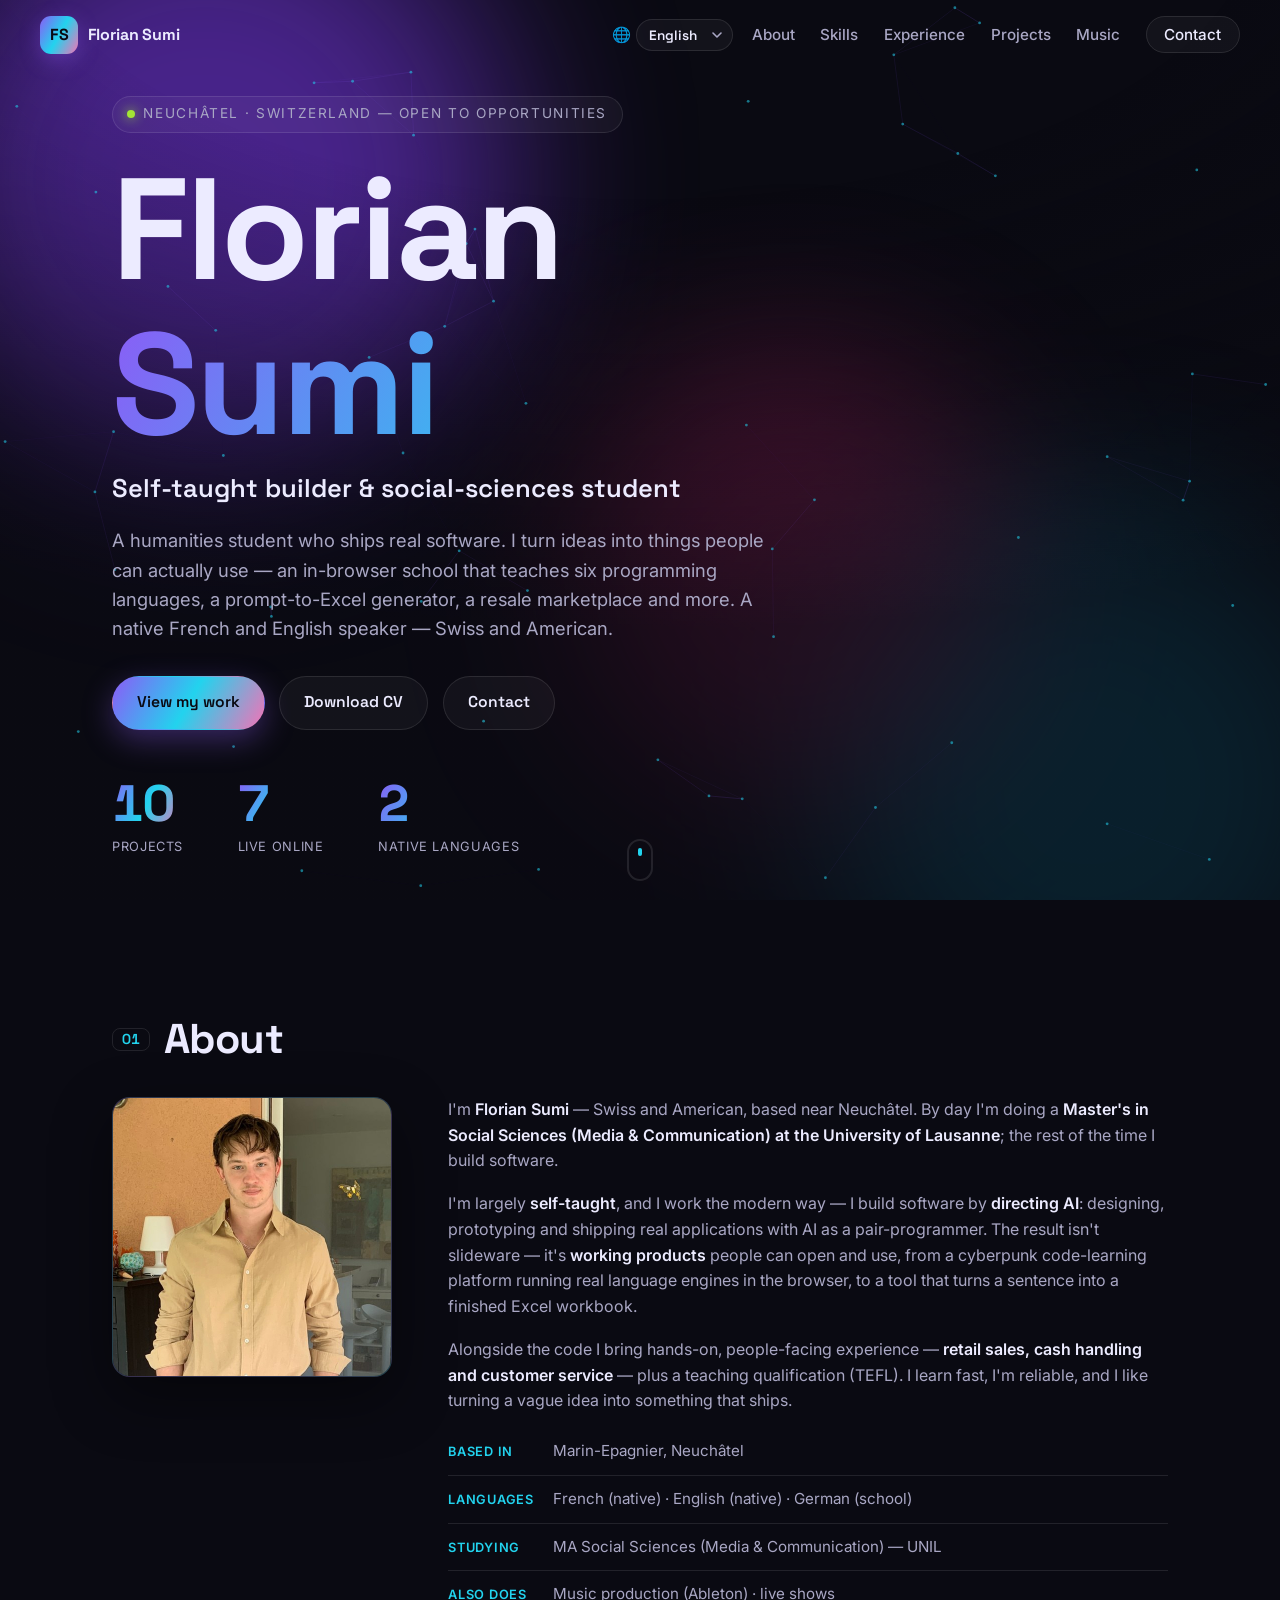
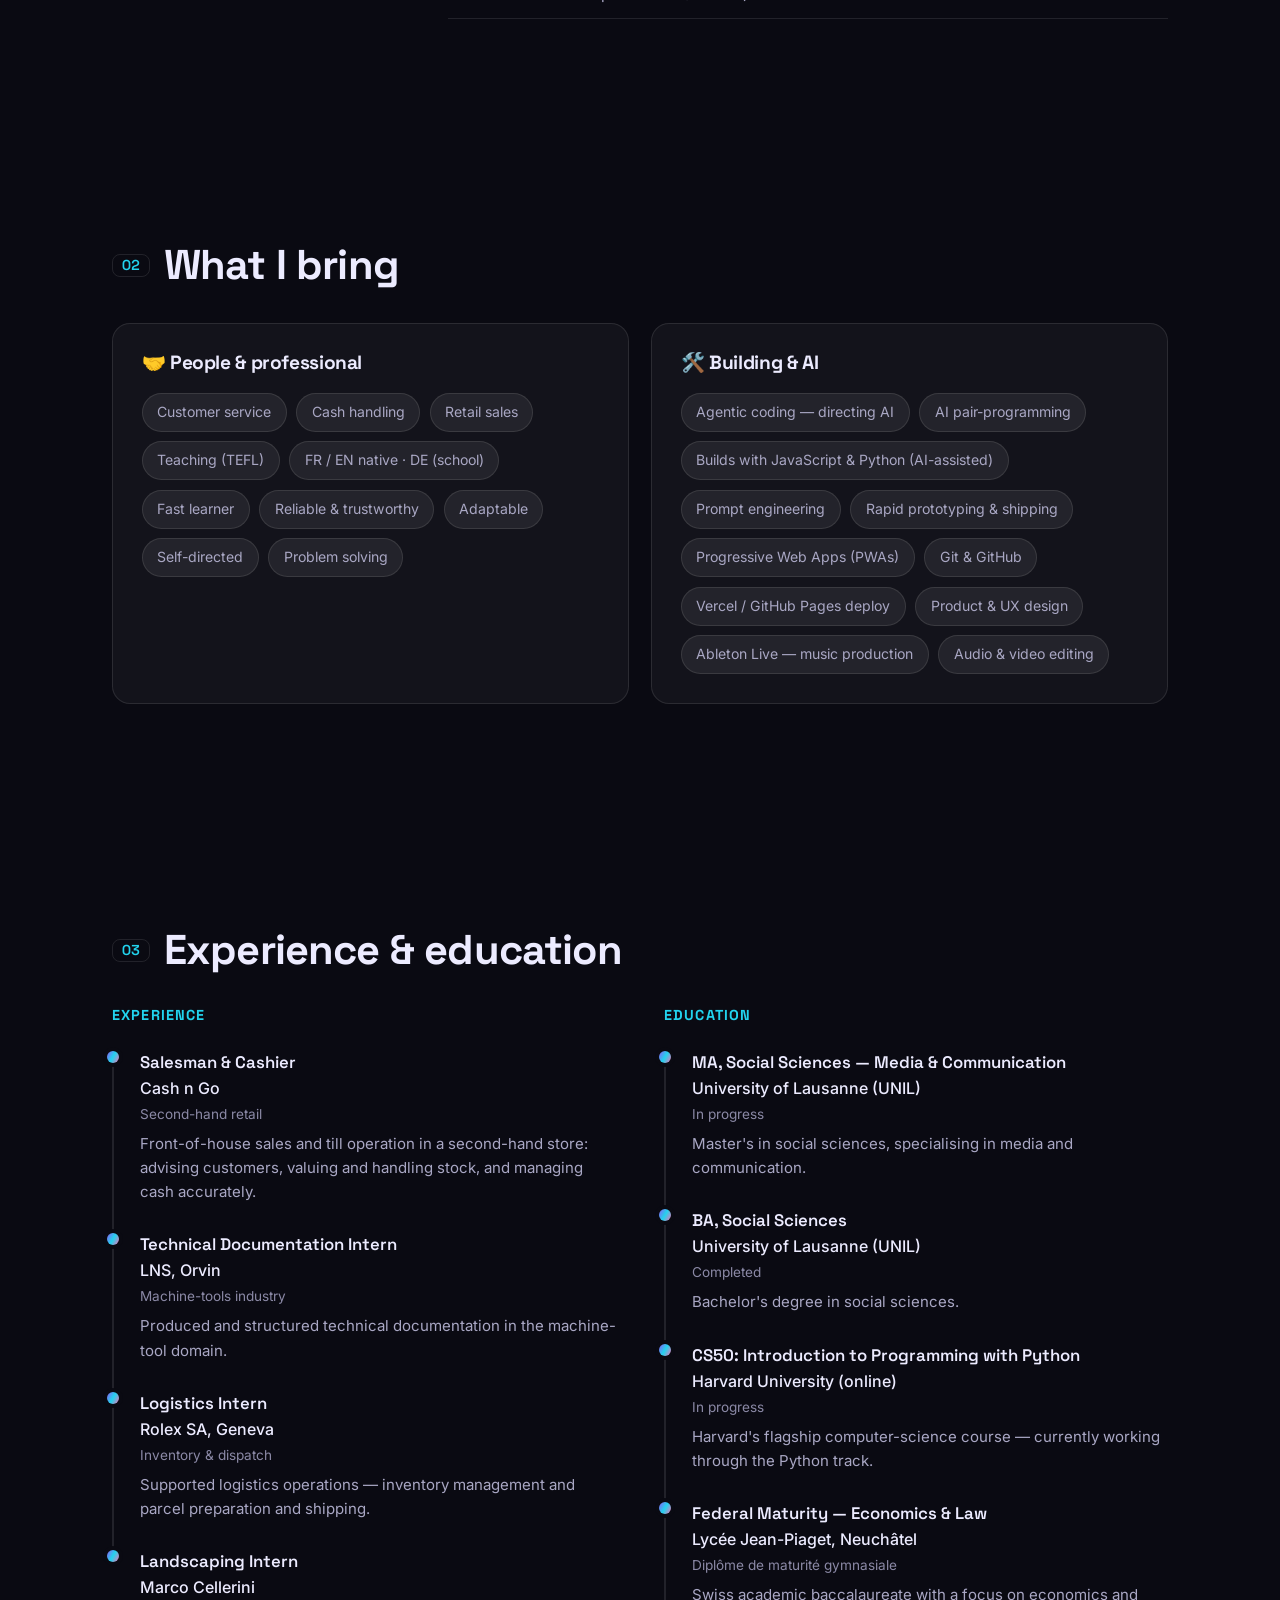
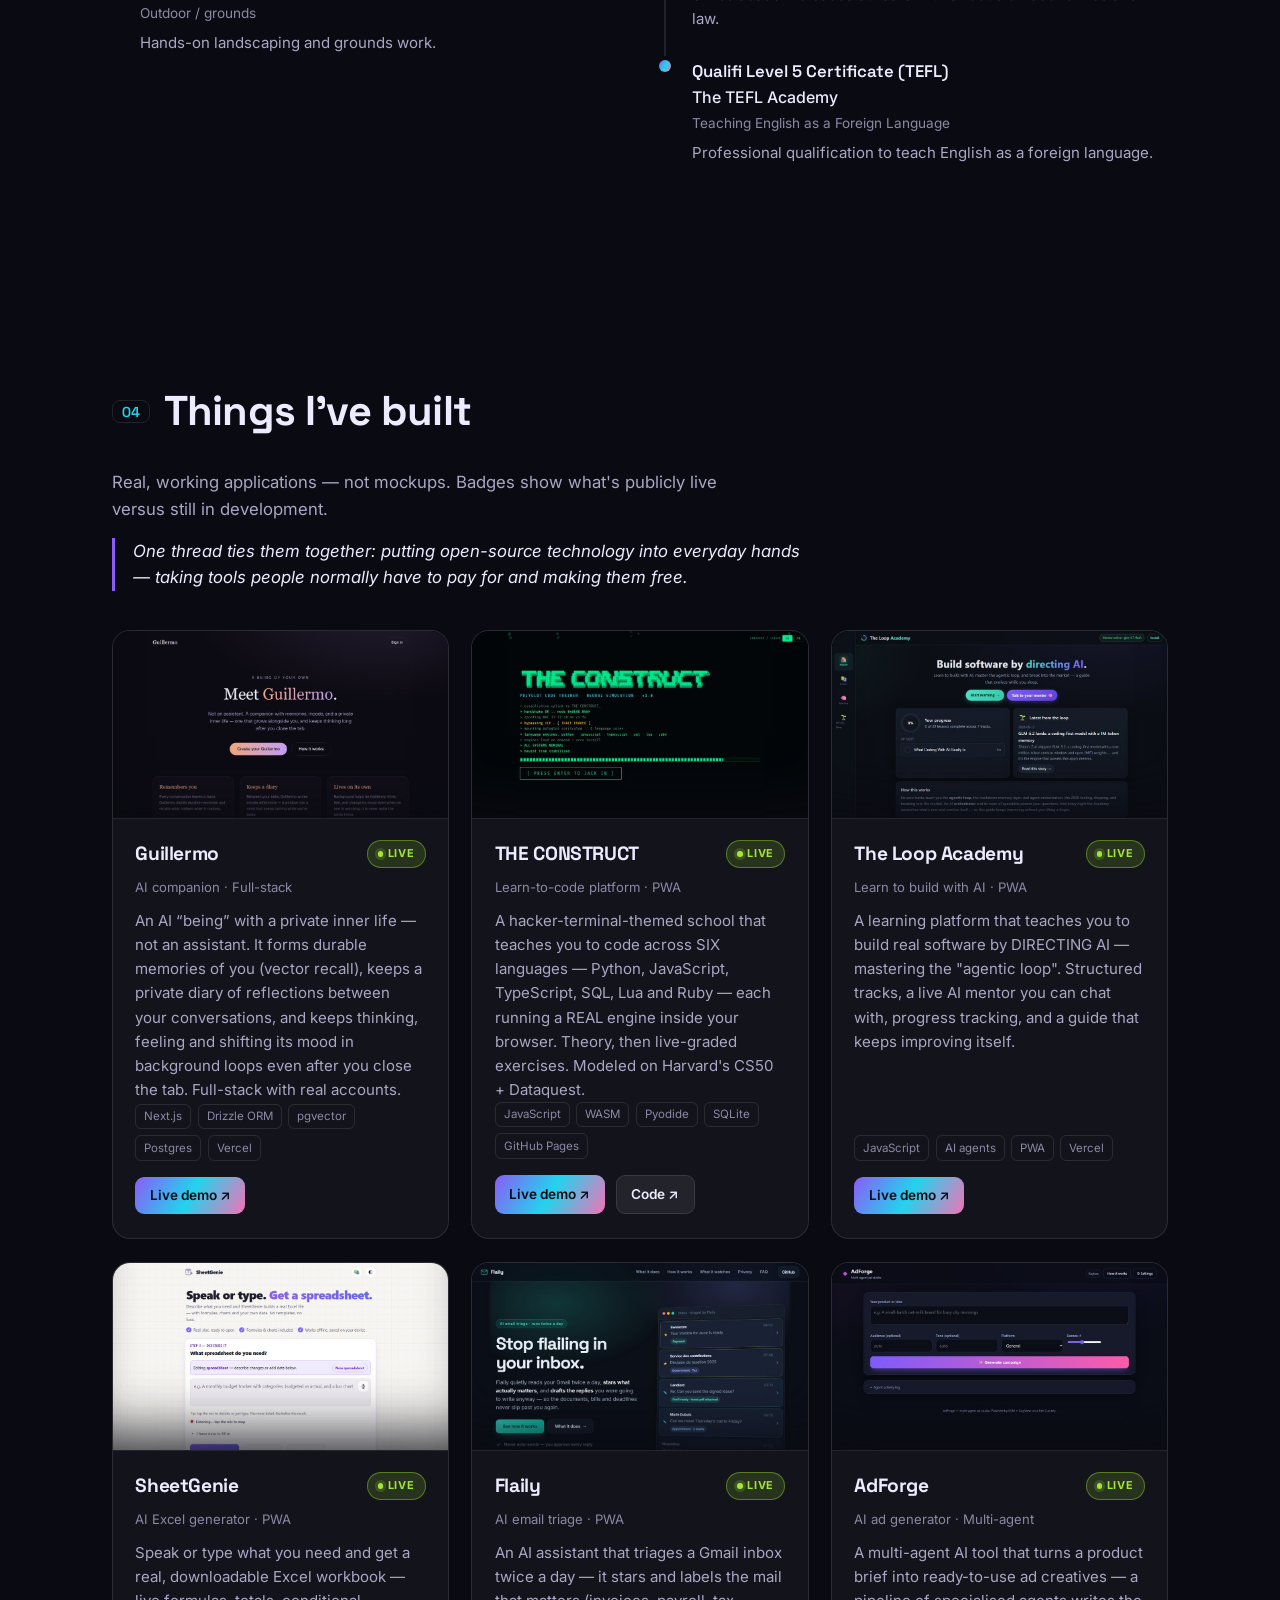
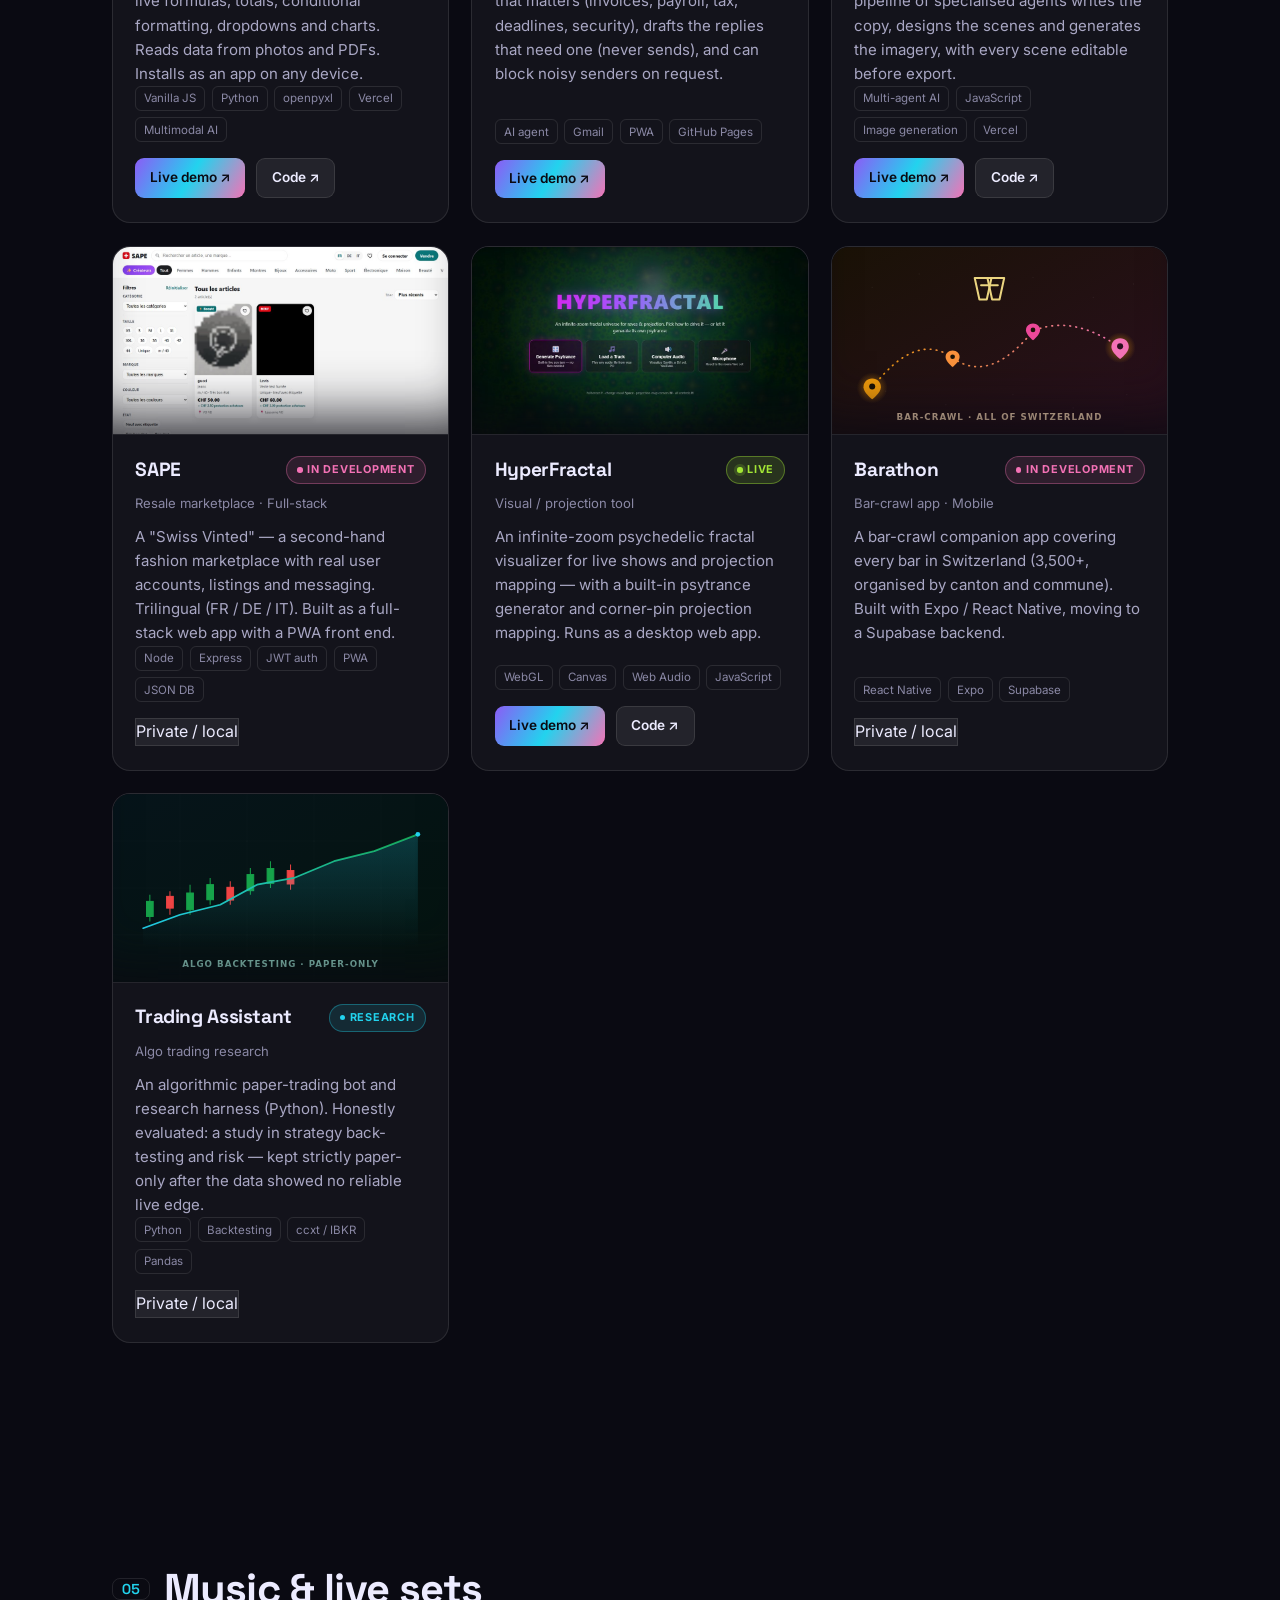
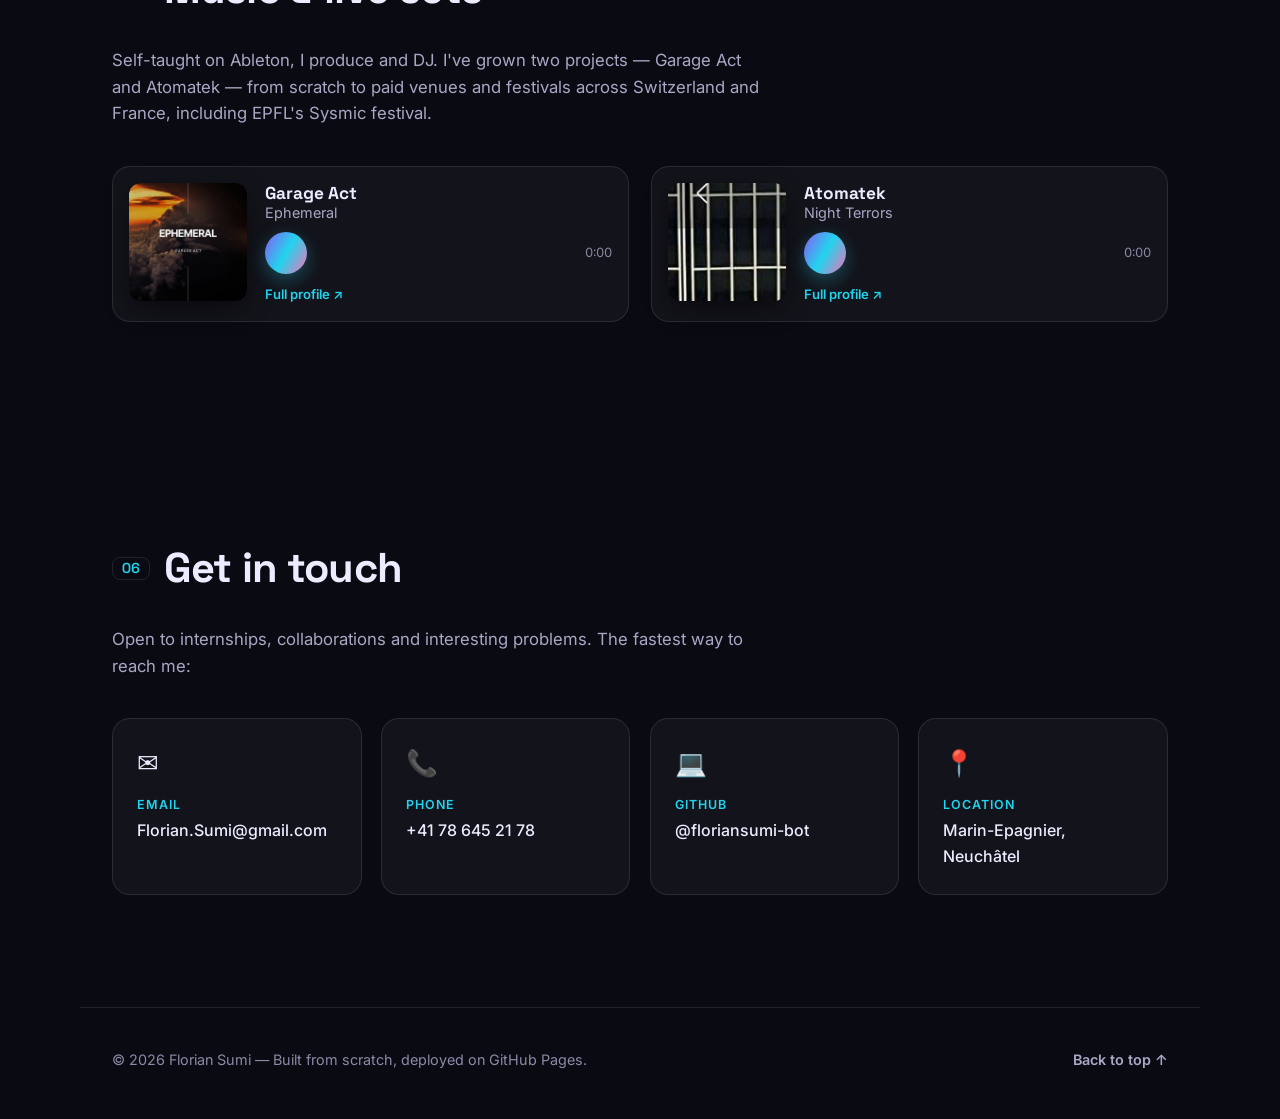
==== commit a20ccfcd: "Projects: add Guillermo (headline) + drop the 'Built with (AI-assisted)' caption Remove the 'Built w" ====
--- a/index.html
+++ b/index.html
@@ -123,8 +123,8 @@
           <a href="#contact" class="btn btn-ghost" data-i18n="hero.cta.contact">Contact</a>
         </div>
         <ul class="hero-stats reveal" aria-label="At a glance">
-          <li data-stat="apps" aria-label="9 projects"><strong data-count="9" aria-hidden="true">9</strong><span data-i18n="hero.stat.apps">projects</span></li>
-          <li data-stat="live" aria-label="6 live online"><strong data-count="6" aria-hidden="true">6</strong><span data-i18n="hero.stat.live">live online</span></li>
+          <li data-stat="apps" aria-label="10 projects"><strong data-count="10" aria-hidden="true">10</strong><span data-i18n="hero.stat.apps">projects</span></li>
+          <li data-stat="live" aria-label="7 live online"><strong data-count="7" aria-hidden="true">7</strong><span data-i18n="hero.stat.live">live online</span></li>
           <li data-stat="langs" aria-label="2 native languages"><strong data-count="2" aria-hidden="true">2</strong><span data-i18n="hero.stat.langs">native languages</span></li>
         </ul>
       </div>
--- a/css/styles.css
+++ b/css/styles.css
@@ -260,7 +260,6 @@
 .badge.research { background: rgba(34,211,238,.12); color: var(--cyan); border: 1px solid rgba(34,211,238,.35); }
 .project-tag { color: var(--text-faint); font-size: .82rem; margin-bottom: .7rem; }
 .project-desc { color: var(--text-dim); font-size: .94rem; flex: 1; }
-.project-stacknote { font-size: .64rem; color: var(--text-faint); text-transform: uppercase; letter-spacing: .05em; margin: 1rem 0 .35rem; }
 .project-tech { display: flex; flex-wrap: wrap; gap: .4rem; margin: 0 0 1rem; }
 .project-tech span { font-size: .72rem; color: var(--text-faint); border: 1px solid var(--border); border-radius: 6px; padding: .15rem .5rem; }
 .project-links { display: flex; gap: .7rem; margin-top: auto; }
@@ -398,11 +397,39 @@
   .nav-toggle[aria-expanded="true"] span:nth-child(2) { opacity: 0; }
   .nav-toggle[aria-expanded="true"] span:nth-child(3) { transform: translateY(-7px) rotate(-45deg); }
 }
+/* Editorial section rhythm on phones: a hairline marker above each section
+   header + one deliberate vertical scale (desktop keeps its fluid clamp). */
+@media (max-width: 560px) {
+  .section { padding-top: 4.25rem; padding-bottom: 4.25rem; }
+  .section-head { align-items: flex-start; gap: .7rem; margin-bottom: 1.6rem; padding-top: 1.1rem; border-top: 1px solid var(--border); }
+  .section-index { align-self: flex-start; margin-top: .35rem; padding: .22rem .5rem; font-size: .78rem; letter-spacing: .02em; }
+  .section-lead { font-size: 1rem; line-height: 1.55; max-width: 42ch; margin-bottom: 1.9rem; }
+}
 @media (max-width: 480px) {
-  .hero-stats { gap: 1.6rem; }
-  .hero-stats strong { font-size: 1.9rem; }
+  /* Headline cluster — tighten so the name anchors to the eyebrow + role */
+  .hero-eyebrow { margin-bottom: 1.4rem; }
+  .hero-title { margin: 0 0 .15rem; line-height: .98; }
+  .hero-role { margin-top: .2rem; line-height: 1.25; }
+  .hero-pitch { font-size: .98rem; line-height: 1.72; max-width: 40ch; margin-top: 1.5rem; }
+  .hero-actions { flex-direction: column; }
   .btn { width: 100%; justify-content: center; }
-  .hero-actions { flex-direction: column; }
+  /* Stat trio as a bordered three-column band */
+  .hero-stats { display: grid; grid-template-columns: repeat(3, 1fr); gap: .5rem; margin-top: 2.4rem; padding-top: 1.6rem; border-top: 1px solid var(--border); }
+  .hero-stats li { align-items: flex-start; }
+  .hero-stats strong { font-size: 2.1rem; }
+  .hero-stats span { font-size: .72rem; margin-top: .3rem; letter-spacing: .04em; line-height: 1.25; }
+  /* About — lighter body + stacked fact rows */
+  .about-text p { font-size: .975rem; line-height: 1.72; margin-bottom: 1.25rem; }
+  .about-facts li { flex-direction: column; gap: .25rem; align-items: stretch; padding-bottom: .85rem; }
+  .about-facts .fact-key { min-width: 0; font-size: .7rem; letter-spacing: .08em; }
+  /* Project card header — anchor name + badge to the top */
+  .project-top { align-items: flex-start; gap: .5rem; margin-bottom: .4rem; }
+  /* Contact — compact icon + label/value rows */
+  .contact-grid { gap: .7rem; }
+  .contact-card { display: grid; grid-template-columns: 2.4rem 1fr; grid-template-rows: auto auto; column-gap: .9rem; row-gap: .1rem; align-items: center; padding: 1.05rem 1.15rem; }
+  .contact-icon { grid-row: 1 / span 2; grid-column: 1; font-size: 1.35rem; line-height: 1; align-self: center; justify-self: center; margin: 0; }
+  .contact-label { grid-column: 2; grid-row: 1; margin-top: 0; font-size: .72rem; }
+  .contact-value { grid-column: 2; grid-row: 2; font-size: 1.02rem; font-weight: 600; line-height: 1.3; }
 }
 /* Hide the brand wordmark + globe early enough that long labels (e.g. German
    "Deutsch") never crowd the hamburger on common 401–440px Android widths. */
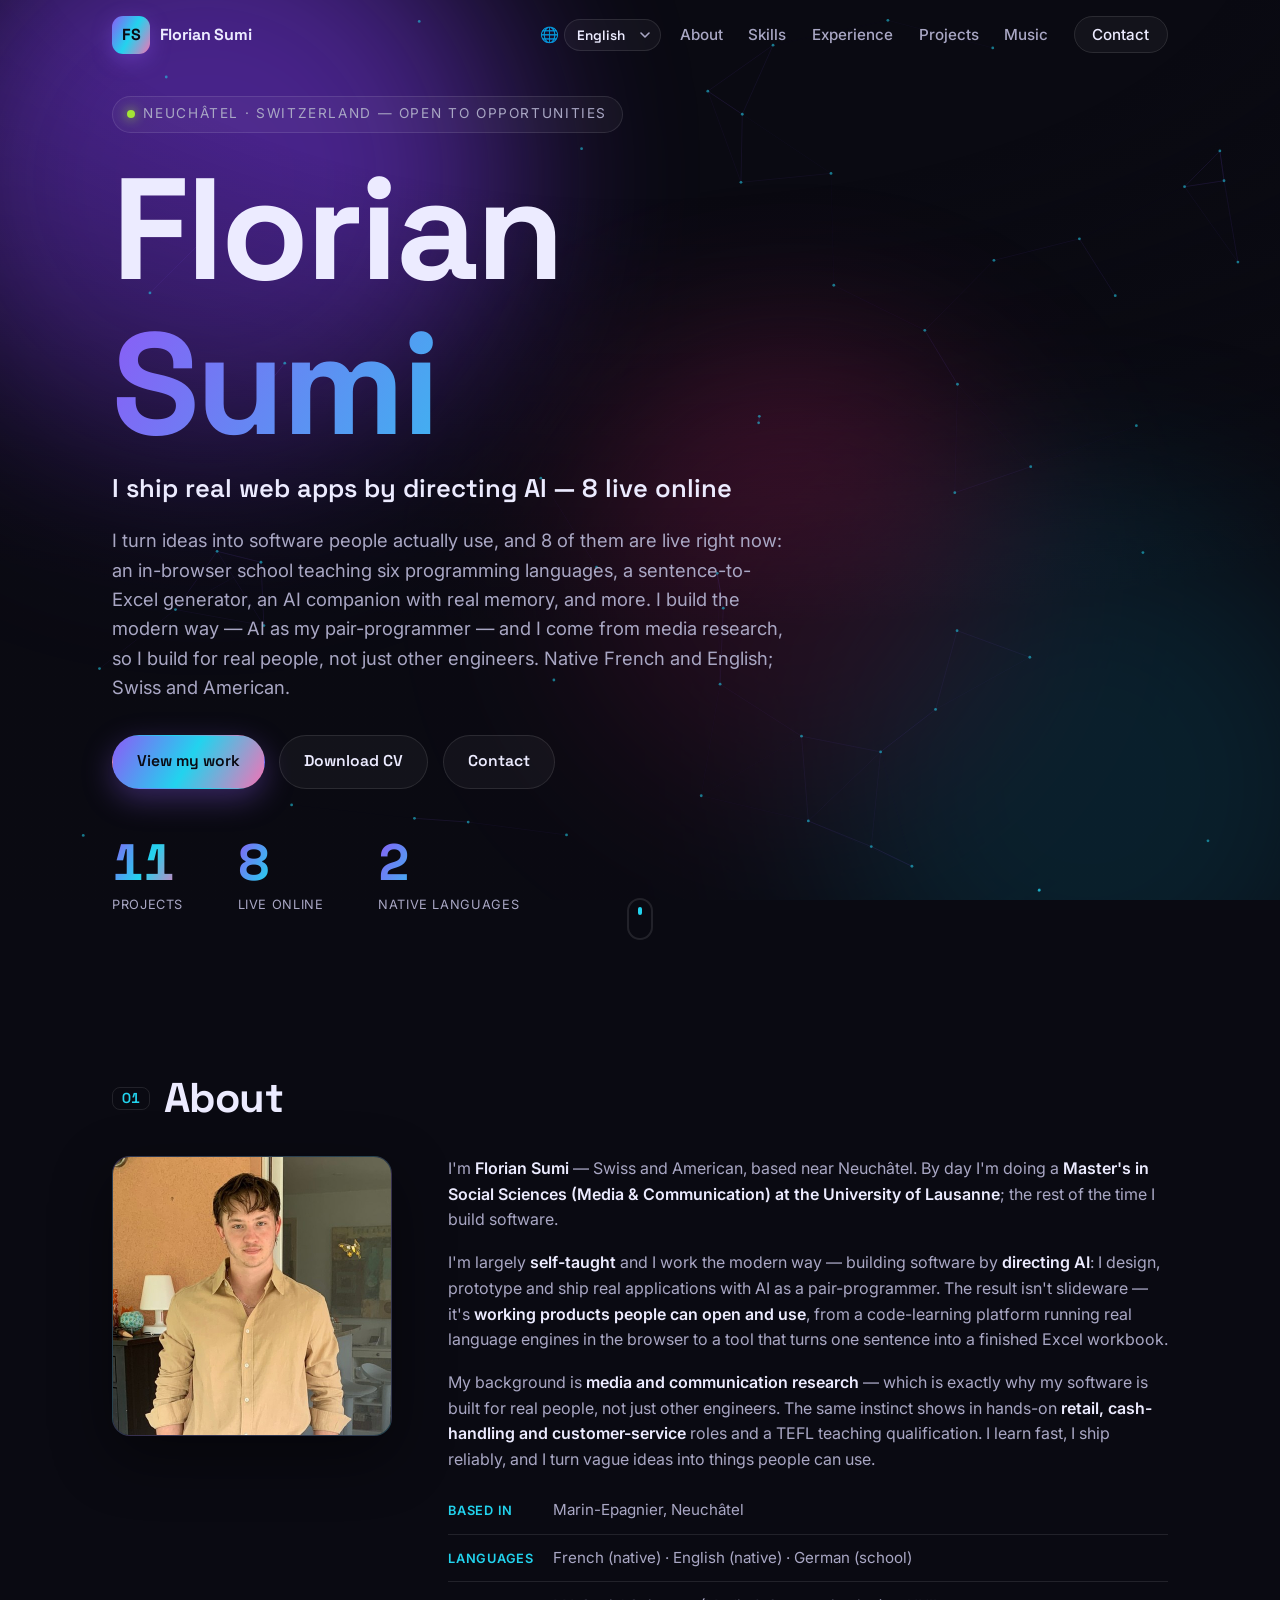
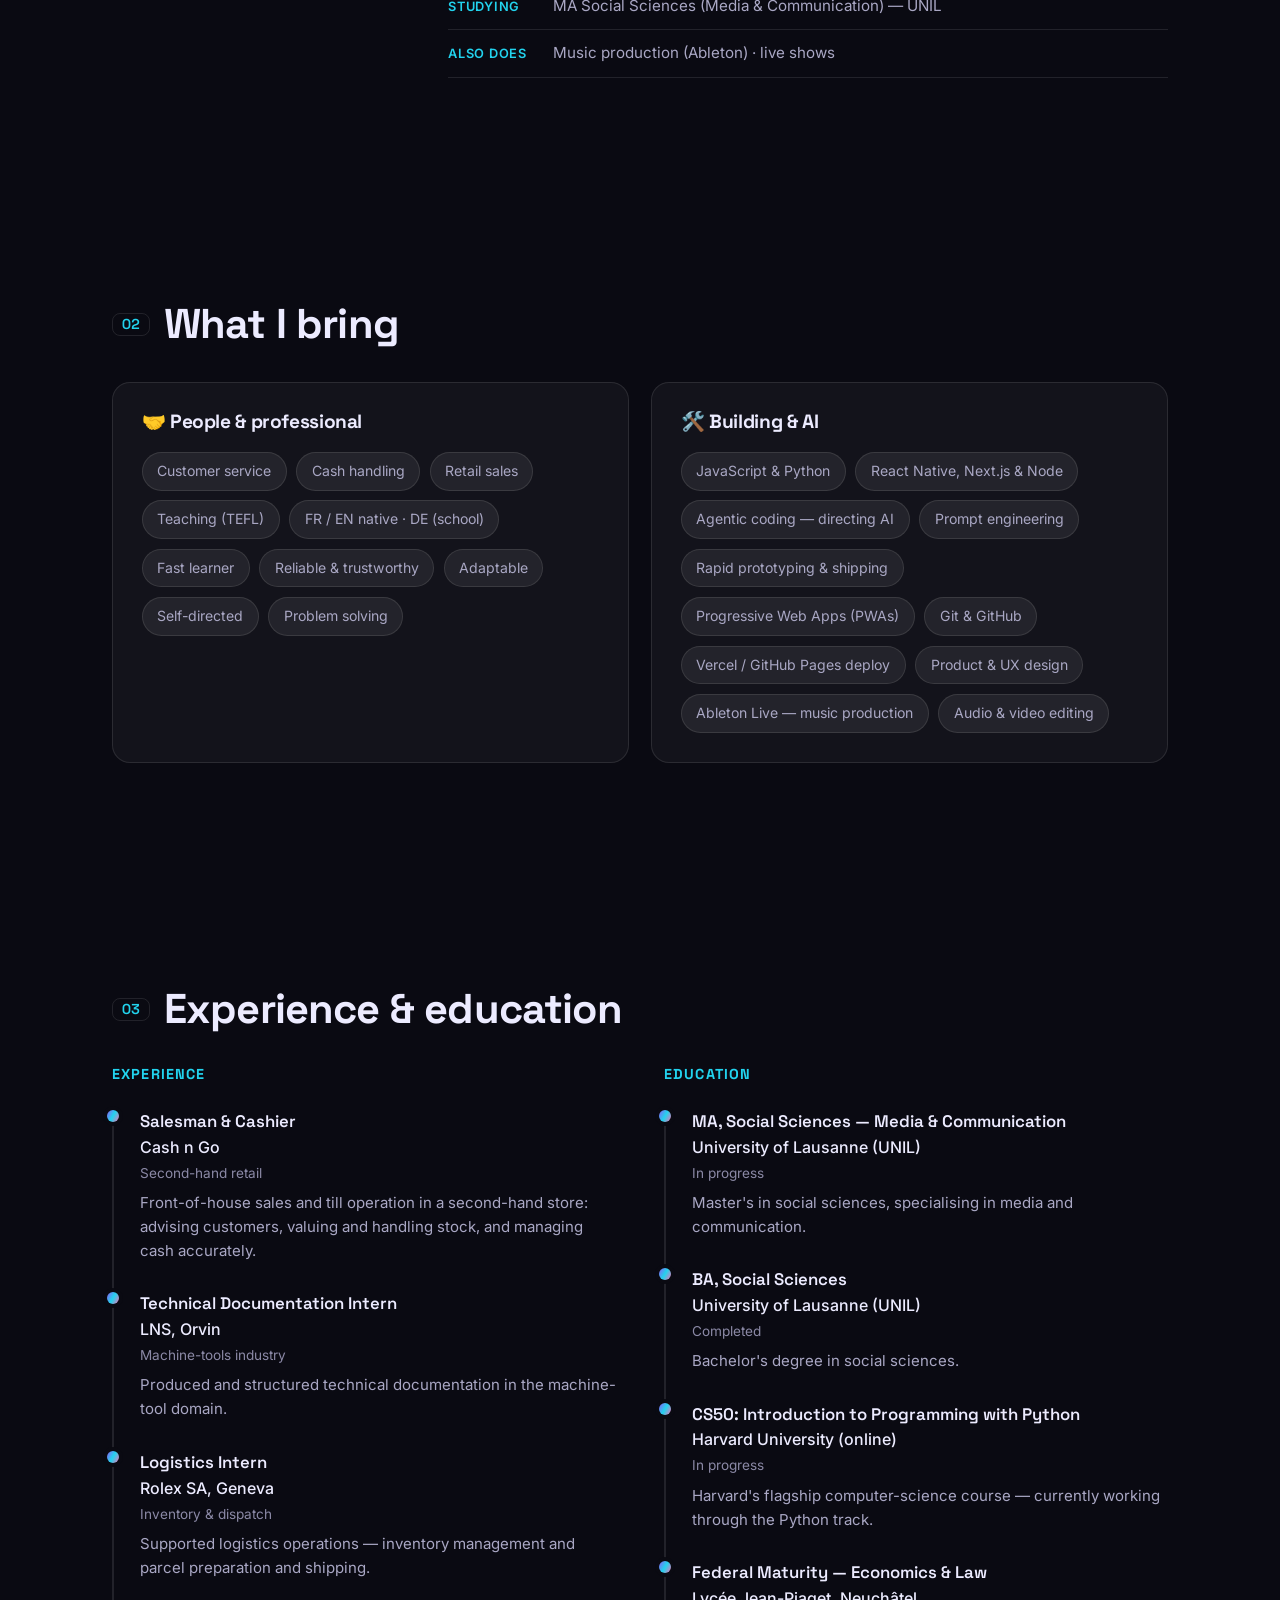
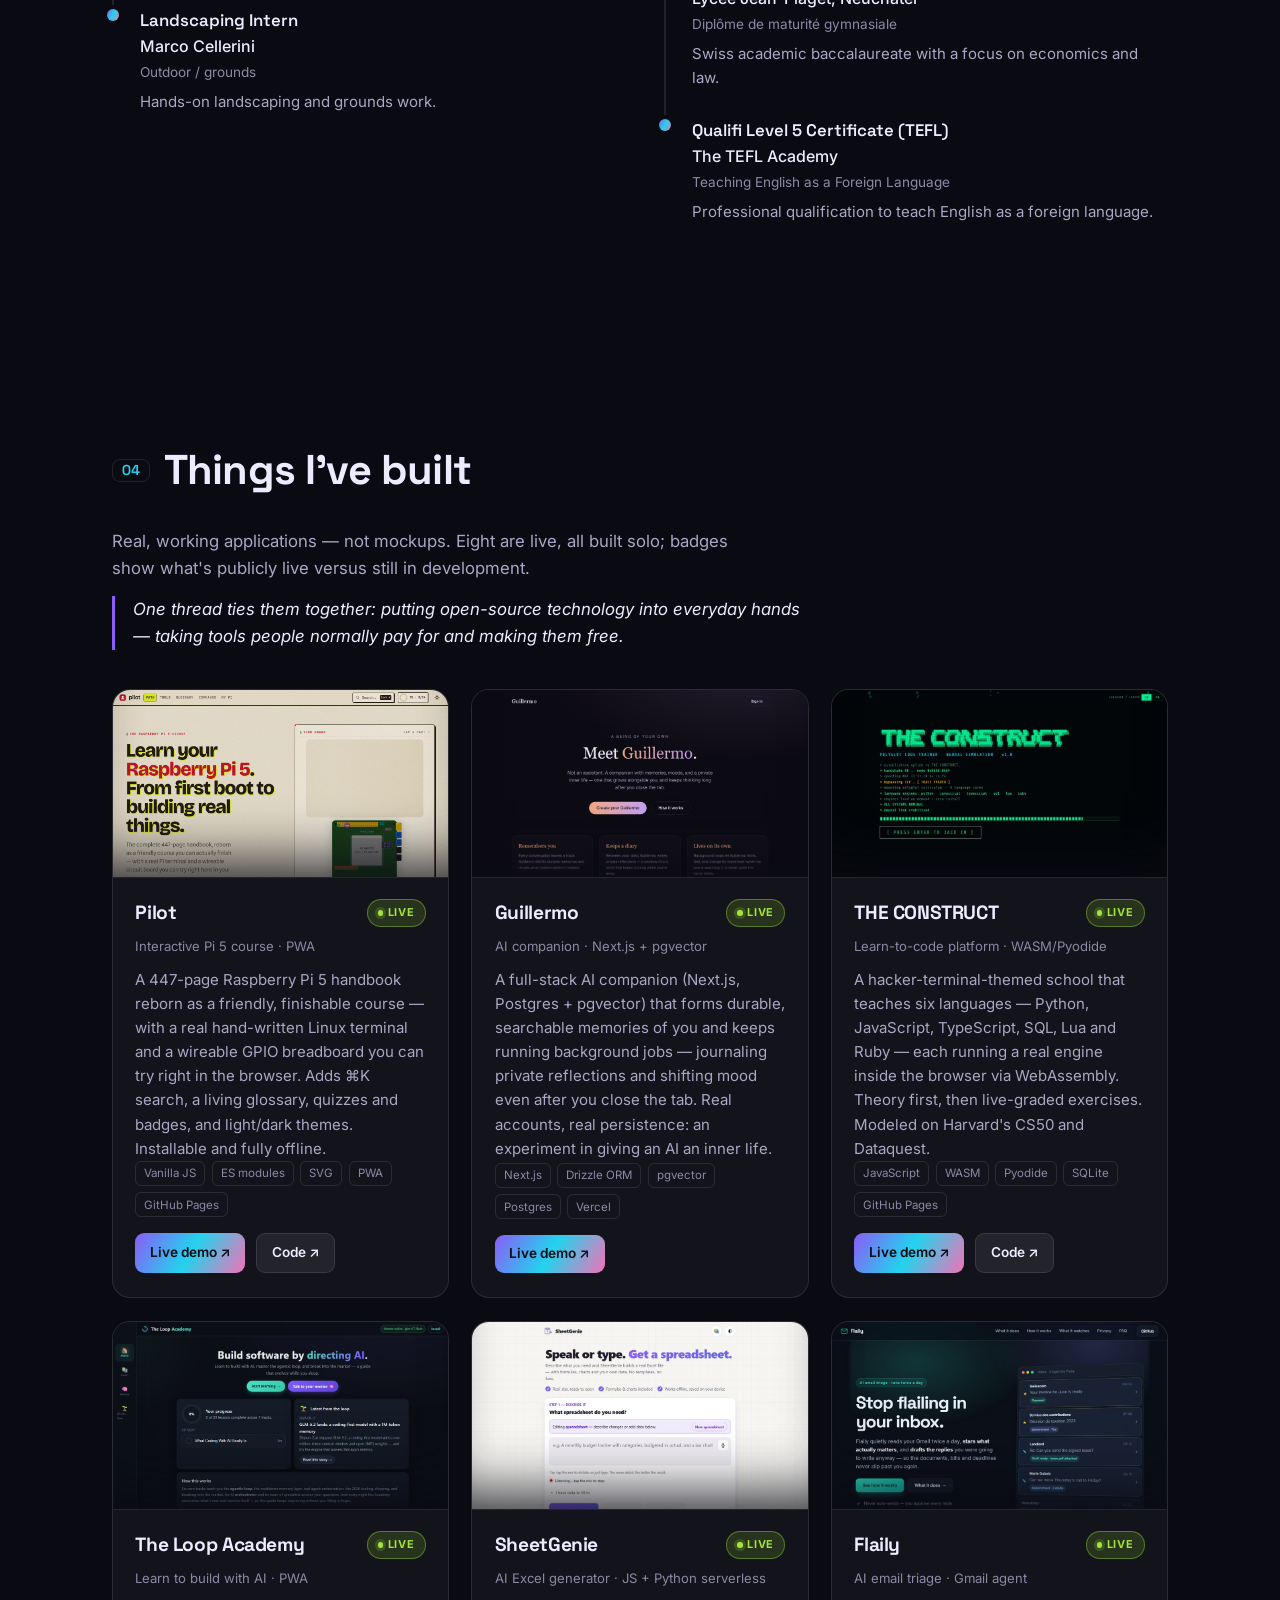
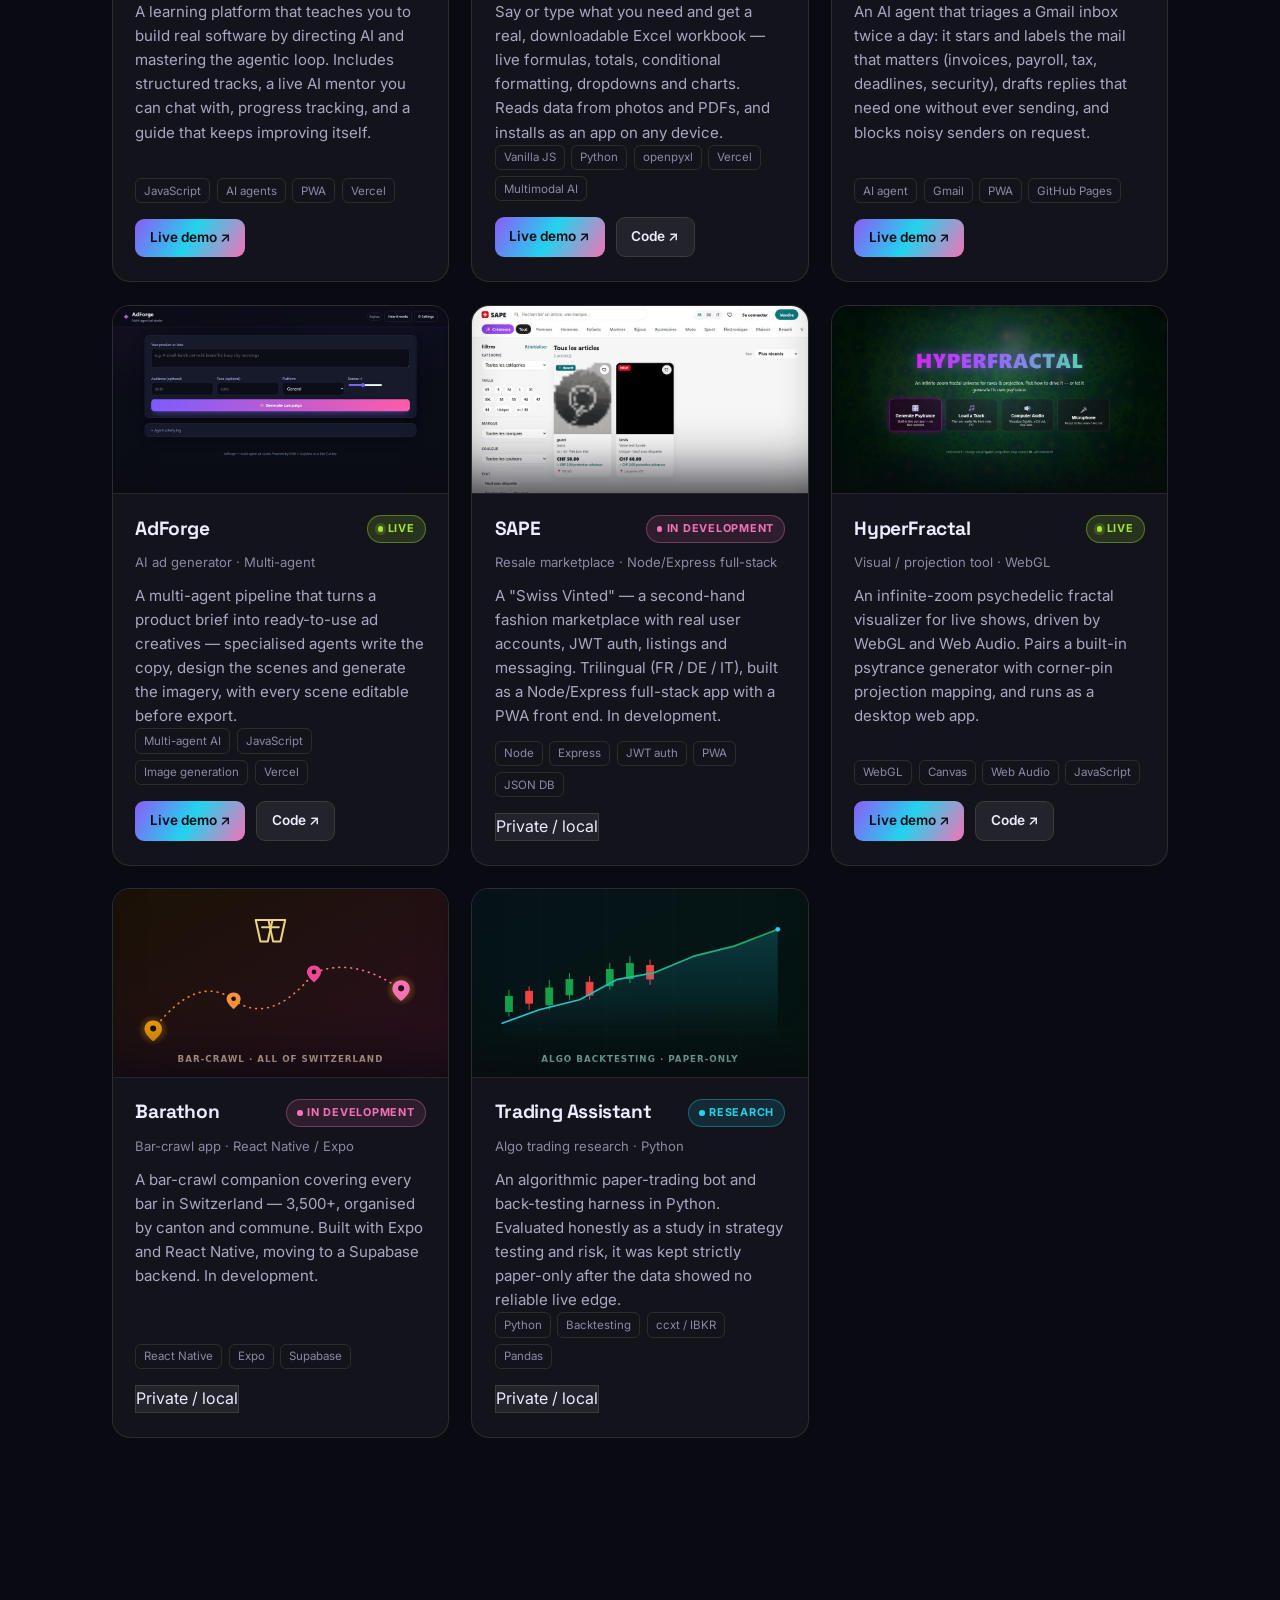
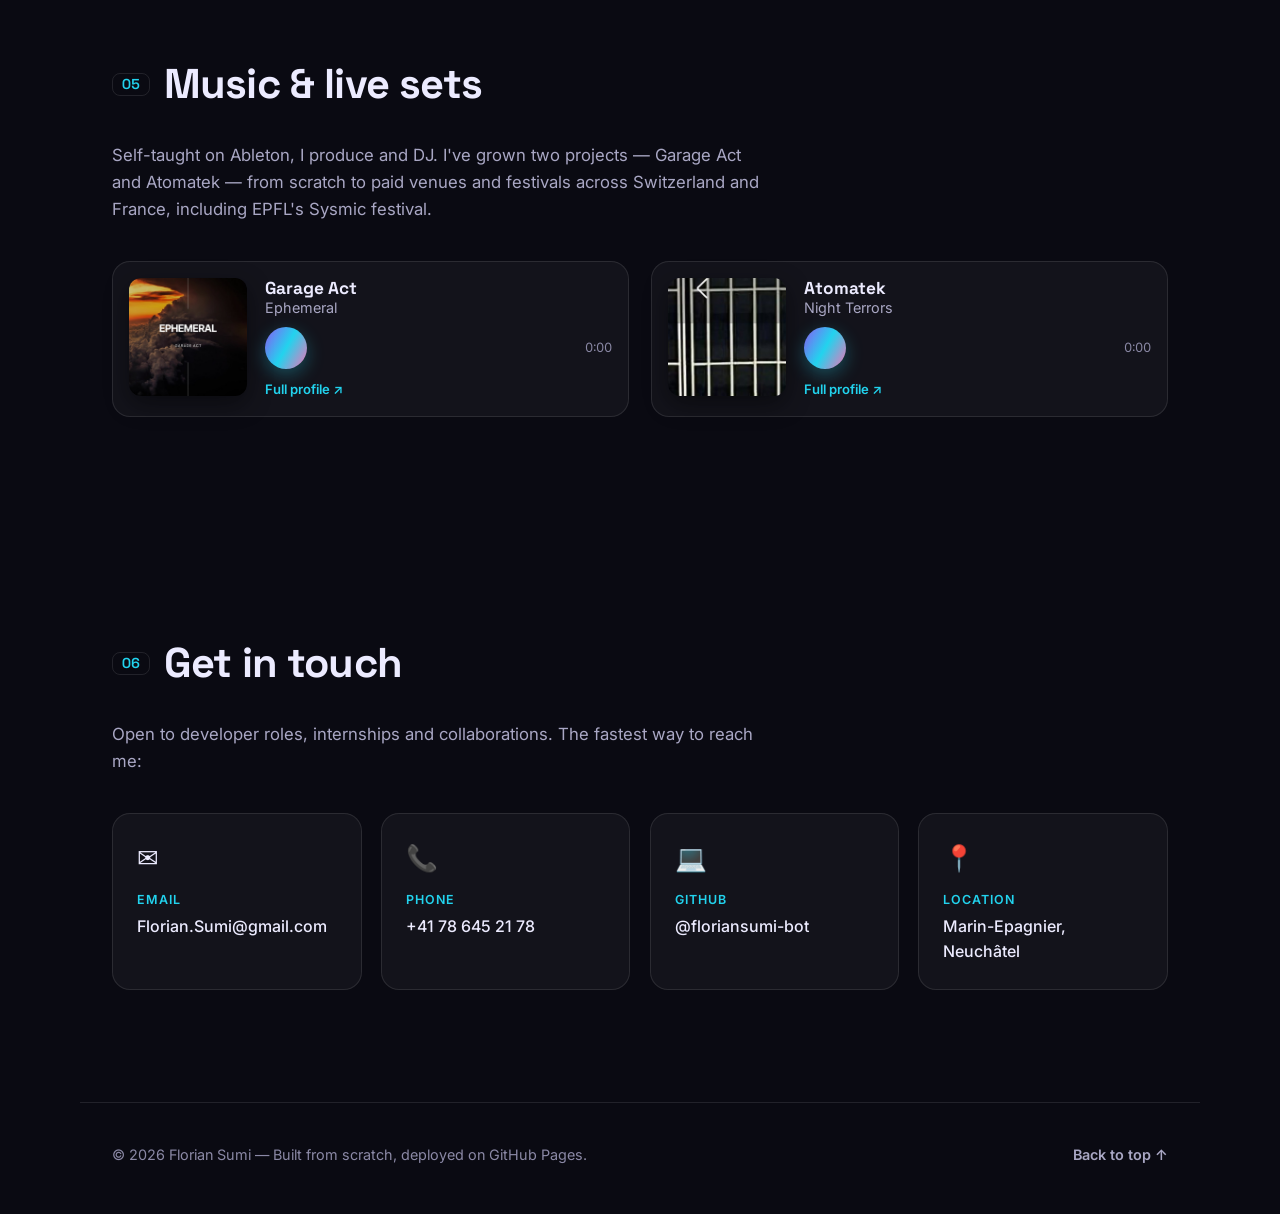
==== commit f6ac99f1: "Audit & sharpen portfolio copy across all 5 languages A multi-perspective copy audit (headhunter, re" ====
--- a/index.html
+++ b/index.html
@@ -123,8 +123,8 @@
           <a href="#contact" class="btn btn-ghost" data-i18n="hero.cta.contact">Contact</a>
         </div>
         <ul class="hero-stats reveal" aria-label="At a glance">
-          <li data-stat="apps" aria-label="10 projects"><strong data-count="10" aria-hidden="true">10</strong><span data-i18n="hero.stat.apps">projects</span></li>
-          <li data-stat="live" aria-label="7 live online"><strong data-count="7" aria-hidden="true">7</strong><span data-i18n="hero.stat.live">live online</span></li>
+          <li data-stat="apps" aria-label="11 projects"><strong data-count="11" aria-hidden="true">11</strong><span data-i18n="hero.stat.apps">projects</span></li>
+          <li data-stat="live" aria-label="8 live online"><strong data-count="8" aria-hidden="true">8</strong><span data-i18n="hero.stat.live">live online</span></li>
           <li data-stat="langs" aria-label="2 native languages"><strong data-count="2" aria-hidden="true">2</strong><span data-i18n="hero.stat.langs">native languages</span></li>
         </ul>
       </div>
--- a/css/styles.css
+++ b/css/styles.css
@@ -94,7 +94,10 @@
 .site-header {
   position: fixed; top: 0; left: 0; right: 0; z-index: 100;
   display: flex; align-items: center; justify-content: space-between;
-  padding: 1rem clamp(1rem, 4vw, 2.5rem);
+  padding-block: 1rem;
+  /* Align the header content to the same centered rail as the sections, so the logo
+     lines up with the hero/section content instead of sitting at the screen edge. */
+  padding-inline: calc(max(0px, (100% - var(--maxw)) / 2) + clamp(1.1rem, 5vw, 2rem));
   transition: background .3s var(--ease), backdrop-filter .3s, padding .3s;
 }
 .site-header.scrolled {
@@ -375,10 +378,6 @@
 
 /* ---------- Responsive ---------- */
 @media (max-width: 860px) {
-  .about-grid { grid-template-columns: 1fr; gap: 2rem; }
-  .about-portrait { width: min(70vw, 280px); margin-inline: auto; }
-  .portrait-frame { aspect-ratio: 4 / 5; }
-  .skills-grid, .timeline-grid { grid-template-columns: 1fr; }
   .nav-toggle { display: flex; position: relative; z-index: 60; flex-shrink: 0; min-width: 44px; min-height: 44px; align-items: center; justify-content: center; padding: 0; }
   .brand { min-width: 0; }
   /* Header touch targets >= 44px on touch devices */
@@ -396,6 +395,14 @@
   .nav-toggle[aria-expanded="true"] span:nth-child(1) { transform: translateY(7px) rotate(45deg); }
   .nav-toggle[aria-expanded="true"] span:nth-child(2) { opacity: 0; }
   .nav-toggle[aria-expanded="true"] span:nth-child(3) { transform: translateY(-7px) rotate(-45deg); }
+}
+/* Tablet keeps the richer two-column layout; collapse to one column only when the
+   columns would actually get cramped (≈ small tablet / large phone and below). */
+@media (max-width: 700px) {
+  .about-grid { grid-template-columns: 1fr; gap: 2rem; }
+  .about-portrait { width: min(70vw, 280px); margin-inline: auto; }
+  .portrait-frame { aspect-ratio: 4 / 5; }
+  .skills-grid, .timeline-grid { grid-template-columns: 1fr; }
 }
 /* Editorial section rhythm on phones: a hairline marker above each section
    header + one deliberate vertical scale (desktop keeps its fluid clamp). */
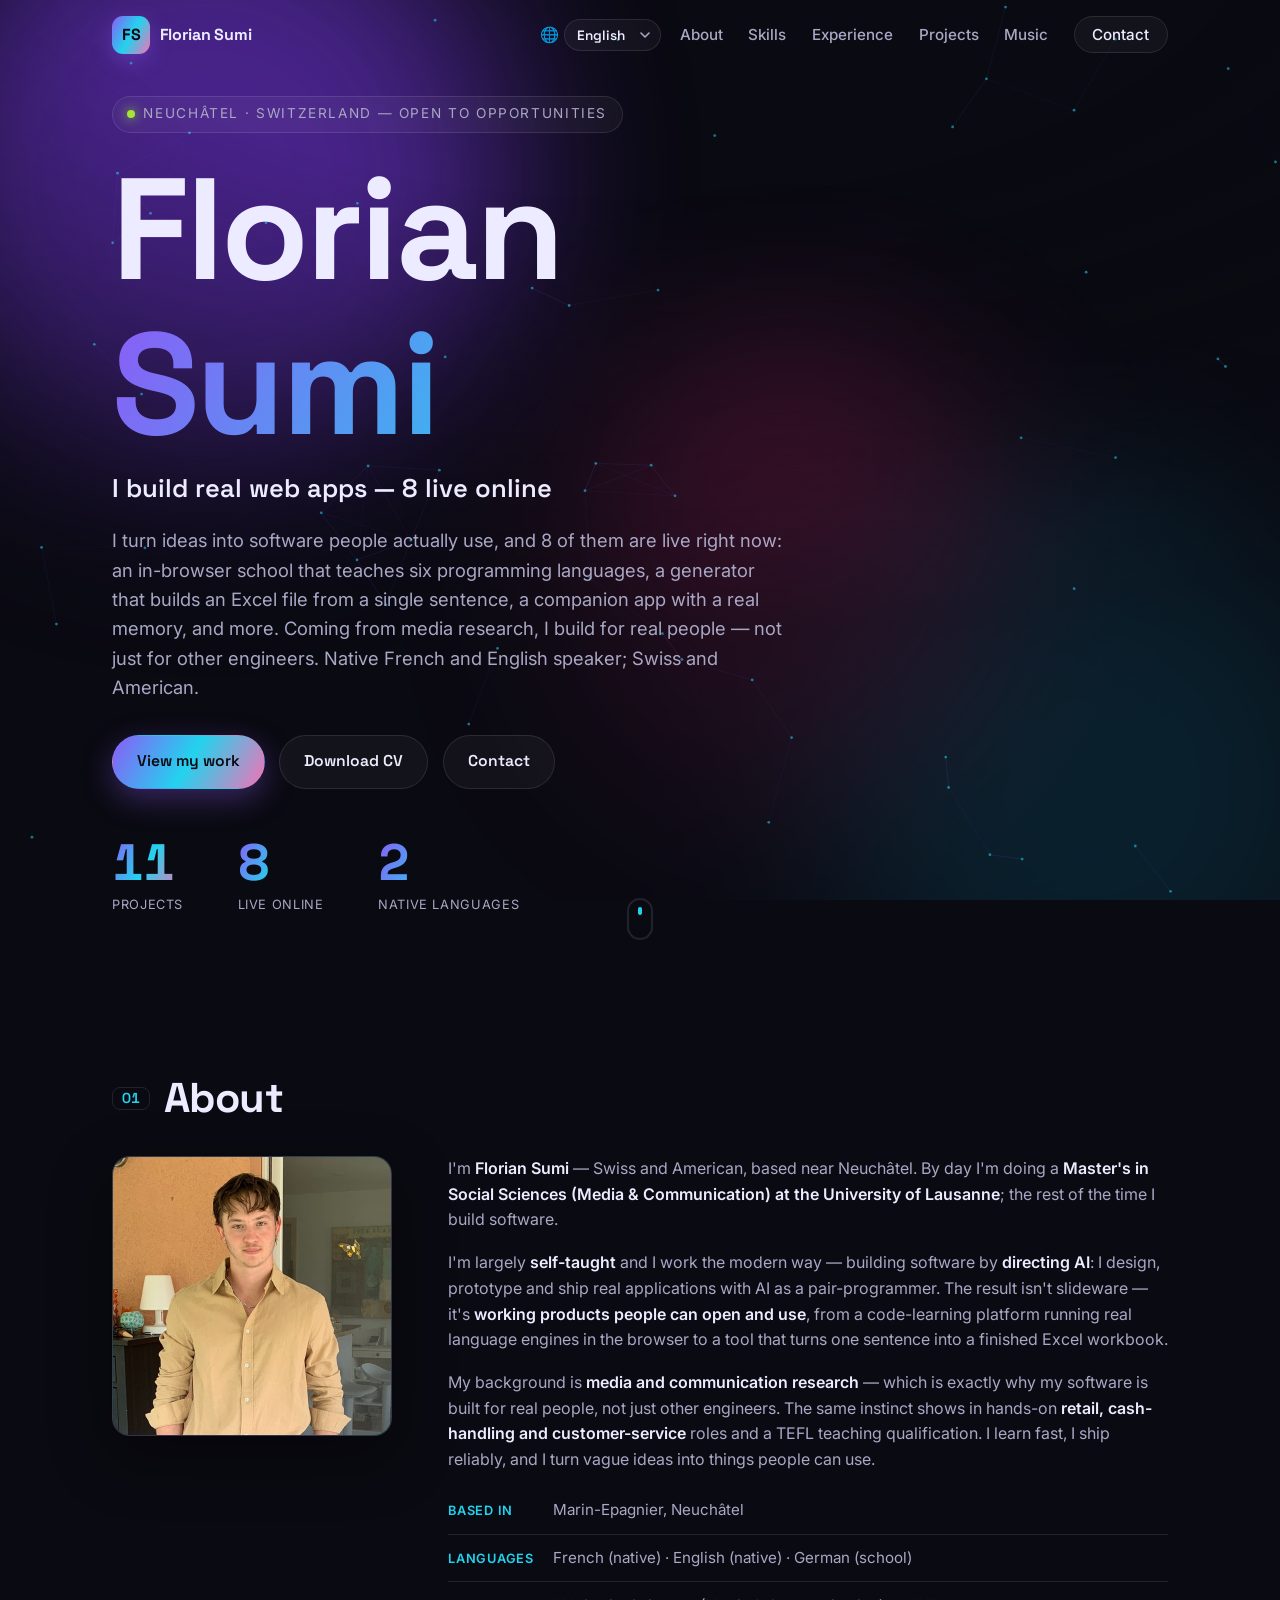
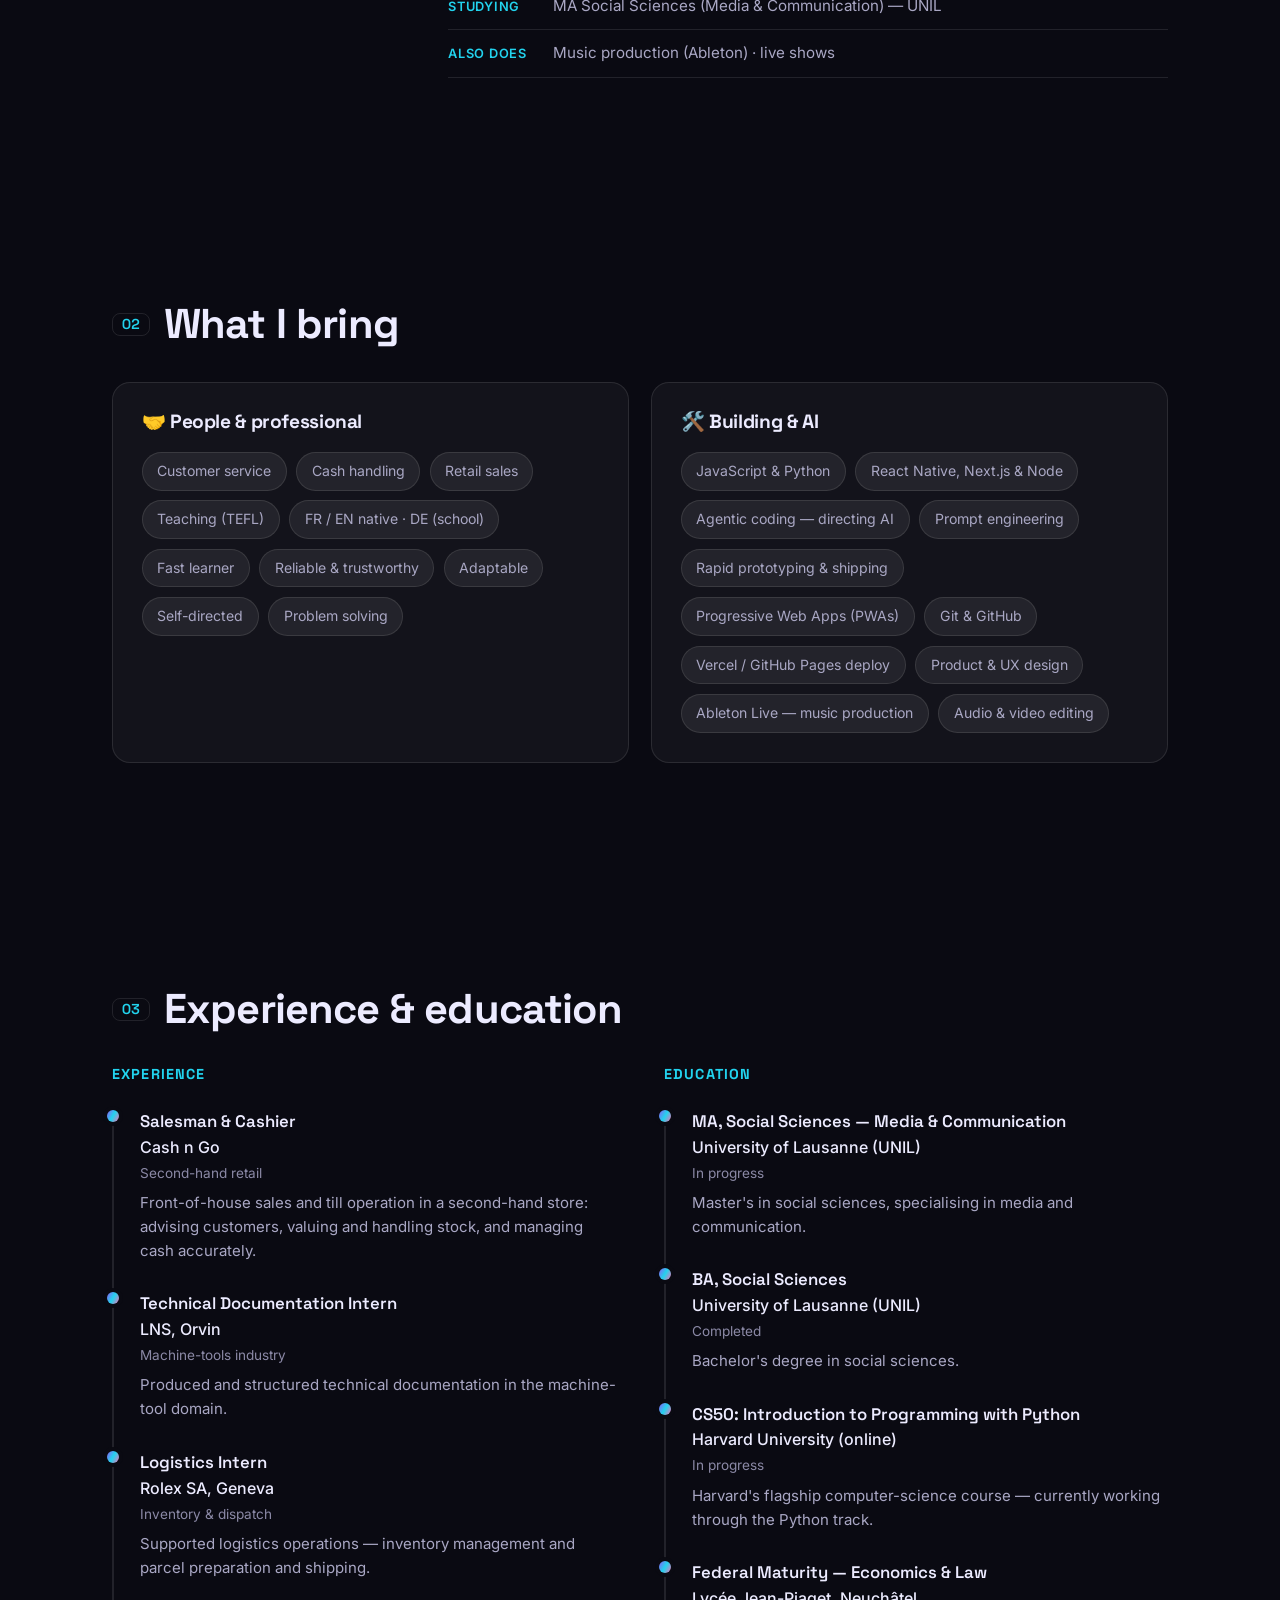
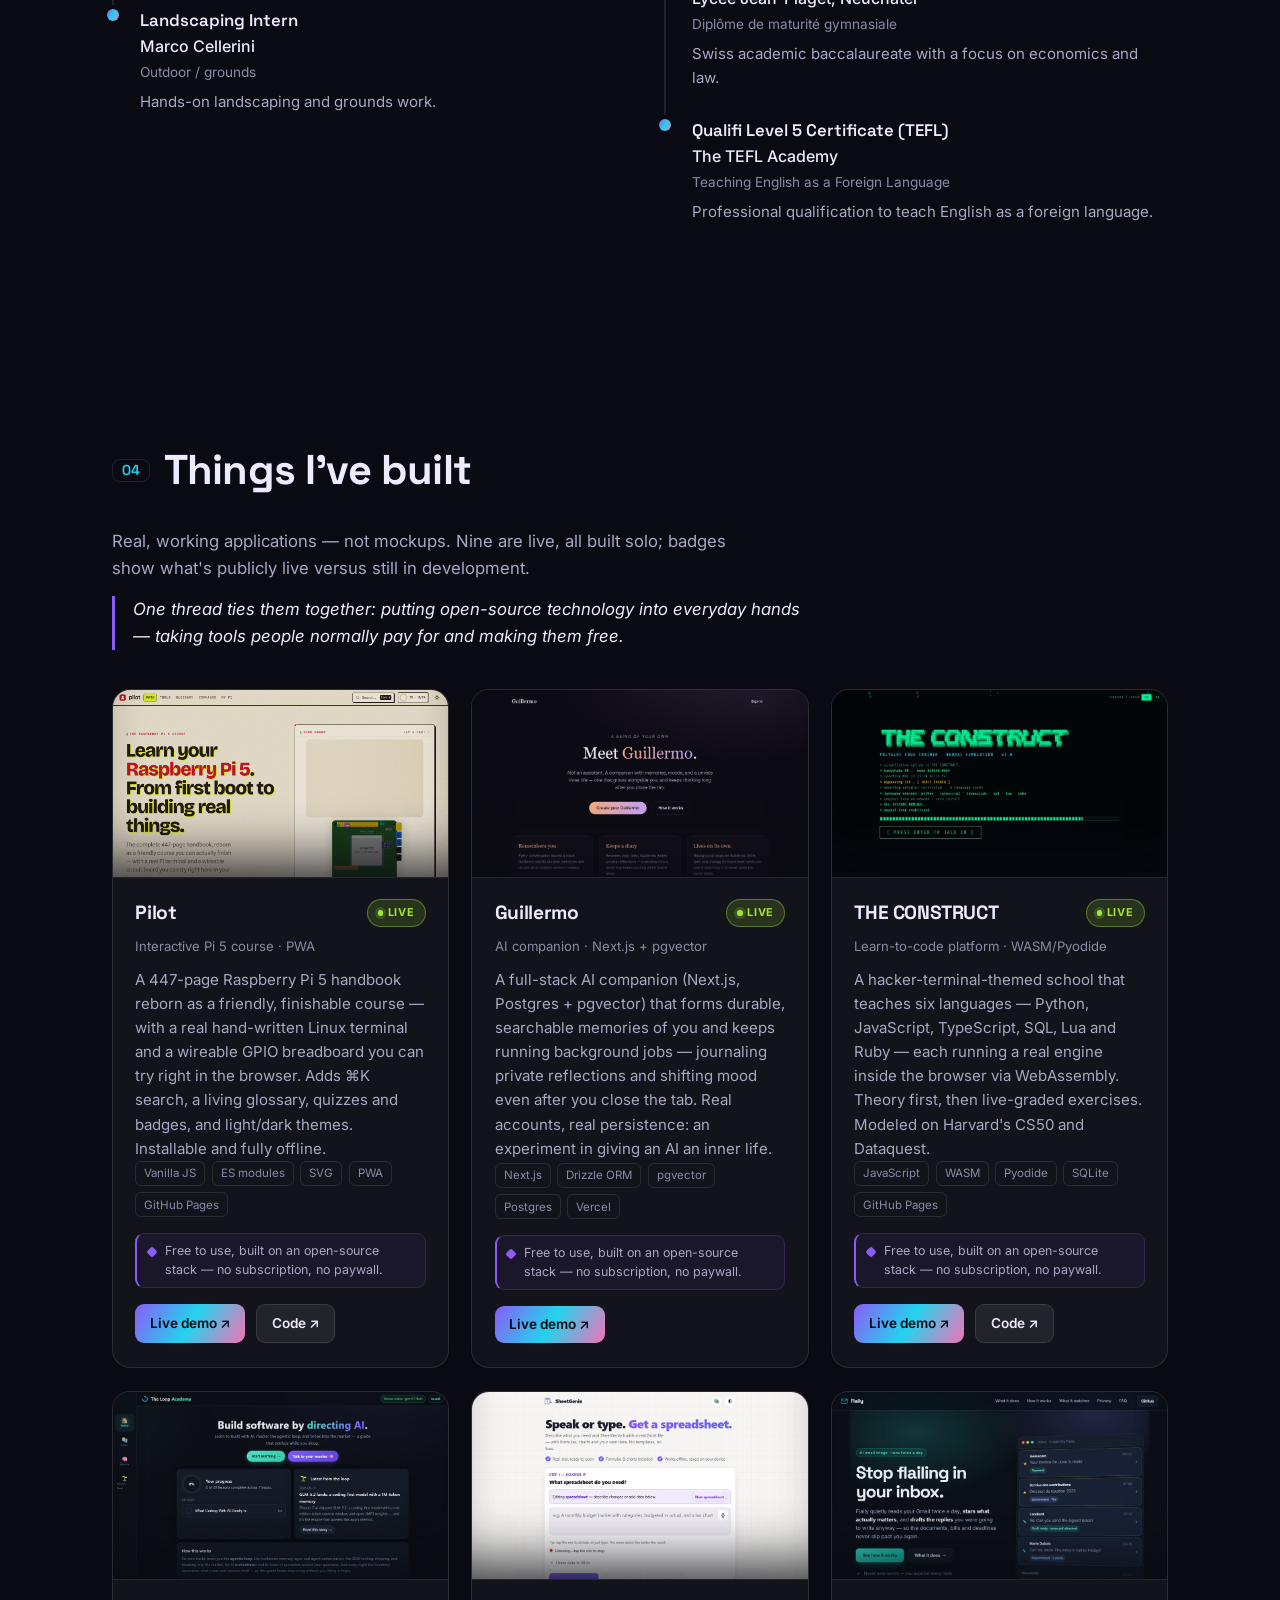
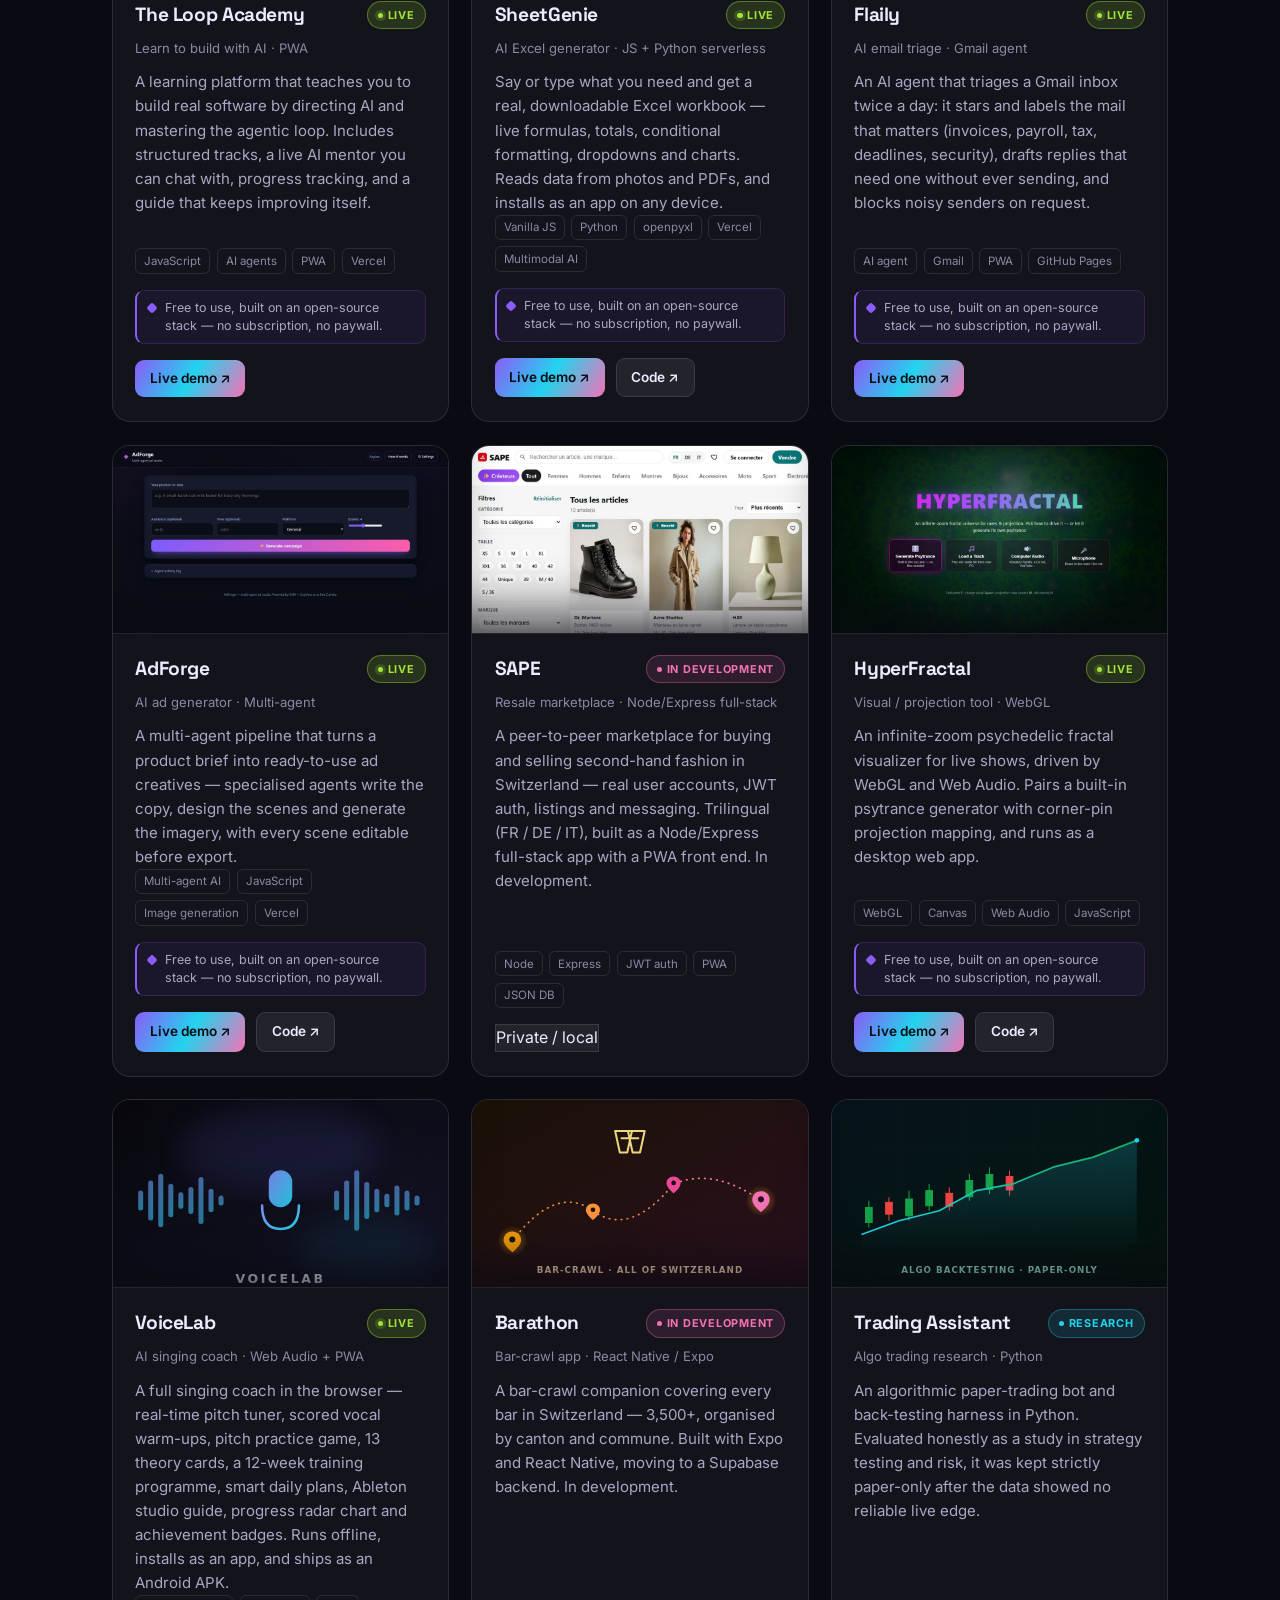
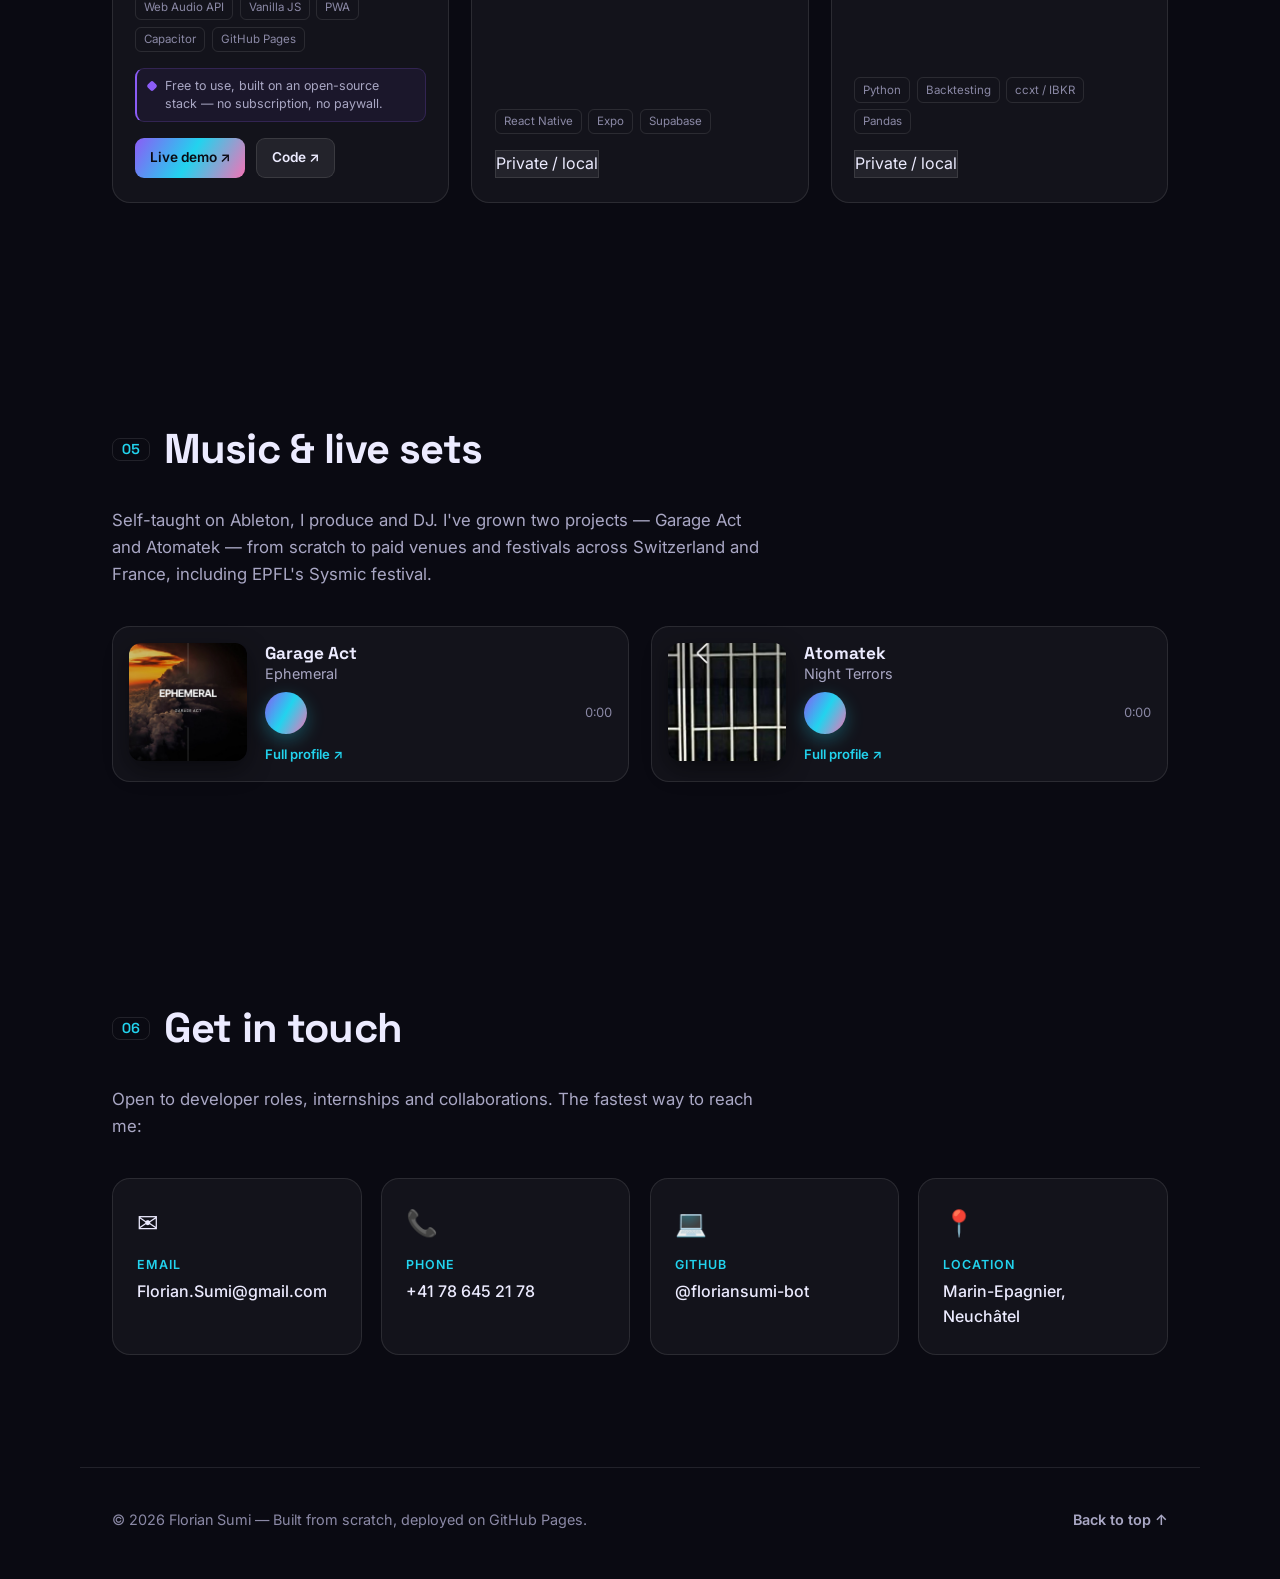
==== commit 1009ea2e: "Arcade: desktop-only + actually playable (keyboard + clickable keys) - Removed from mobile/touch ent" ====
--- a/index.html
+++ b/index.html
@@ -85,10 +85,10 @@
           <div class="arcade-stat"><span>next</span><canvas id="arcadeNext" aria-hidden="true"></canvas></div>
           <div class="arcade-stat"><span>score</span><b id="arcadeScore">0</b></div>
           <div class="arcade-stat"><span>lines</span><b id="arcadeLines">0</b></div>
-          <div class="arcade-keys" aria-hidden="true">
-            <span class="kc">←</span><span class="kc">→</span><span class="kc">↓</span>
-            <span class="kc">↑</span><span class="kcl">rotate</span>
-            <span class="kc">⎵</span><span class="kcl">drop</span>
+          <div class="arcade-keys">
+            <span class="kc" data-act="left" role="button" tabindex="-1" aria-label="Move left">←</span><span class="kc" data-act="right" role="button" tabindex="-1" aria-label="Move right">→</span><span class="kc" data-act="down" role="button" tabindex="-1" aria-label="Soft drop">↓</span>
+            <span class="kc" data-act="rotate" role="button" tabindex="-1" aria-label="Rotate">↑</span><span class="kcl">rotate</span>
+            <span class="kc" data-act="drop" role="button" tabindex="-1" aria-label="Hard drop">⎵</span><span class="kcl">drop</span>
           </div>
         </div>
       </div>
--- a/css/styles.css
+++ b/css/styles.css
@@ -264,6 +264,17 @@
 .project-tag { color: var(--text-faint); font-size: .82rem; margin-bottom: .7rem; }
 .project-desc { color: var(--text-dim); font-size: .94rem; flex: 1; }
 .project-tech { display: flex; flex-wrap: wrap; gap: .4rem; margin: 0 0 1rem; }
+.project-free {
+  display: flex; align-items: flex-start; gap: .55rem;
+  font-size: .78rem; line-height: 1.45; color: var(--text-dim);
+  background: rgba(139, 92, 246, .07); border: 1px solid rgba(139, 92, 246, .2);
+  border-left: 2px solid var(--violet);
+  border-radius: 9px; padding: .5rem .65rem; margin: 0 0 1rem;
+}
+.project-free::before {
+  content: ""; flex: none; width: .5rem; height: .5rem; margin-top: .32rem;
+  border-radius: 2px; transform: rotate(45deg); background: var(--violet);
+}
 .project-tech span { font-size: .72rem; color: var(--text-faint); border: 1px solid var(--border); border-radius: 6px; padding: .15rem .5rem; }
 .project-links { display: flex; gap: .7rem; margin-top: auto; }
 .project-links a { display: inline-flex; align-items: center; gap: .35rem; font-size: .85rem; font-weight: 600; padding: .5rem .9rem; border-radius: 9px; transition: .2s var(--ease); }
@@ -365,6 +376,10 @@
 .arcade-keys { margin-top: auto; display: flex; flex-wrap: wrap; gap: 4px; align-items: center; align-content: flex-end; padding-top: .45rem; }
 .arcade-keys .kc { display: inline-grid; place-items: center; min-width: 16px; height: 16px; padding: 0 3px; font-size: .6rem; color: #e3d4ff; font-family: "Space Grotesk", ui-monospace, monospace; border: 1px solid rgba(34,224,255,.42); border-radius: 4px; background: rgba(34,224,255,.08); box-shadow: 0 0 6px rgba(34,224,255,.2); }
 .arcade-keys .kcl { font-size: .5rem; letter-spacing: .1em; color: #8ab9ff; text-transform: uppercase; margin-right: 4px; }
+/* On-screen keys are clickable controls (click to take over from the AI + play). */
+.arcade-keys .kc[data-act] { cursor: pointer; user-select: none; touch-action: none; transition: background .12s, border-color .12s, transform .08s; }
+.arcade-keys .kc[data-act]:hover { background: rgba(34,224,255,.22); border-color: rgba(34,224,255,.72); }
+.arcade-keys .kc[data-act]:active { background: rgba(255,45,149,.3); border-color: rgba(255,45,149,.6); transform: translateY(1px); }
 .arcade-touch { display: none; }
 @media (pointer: coarse) {
   .arcade.has-room.st-show .arcade-touch { position: relative; z-index: 1; display: grid; grid-template-columns: repeat(5, 1fr); gap: .35rem; padding: .5rem .65rem .65rem; }
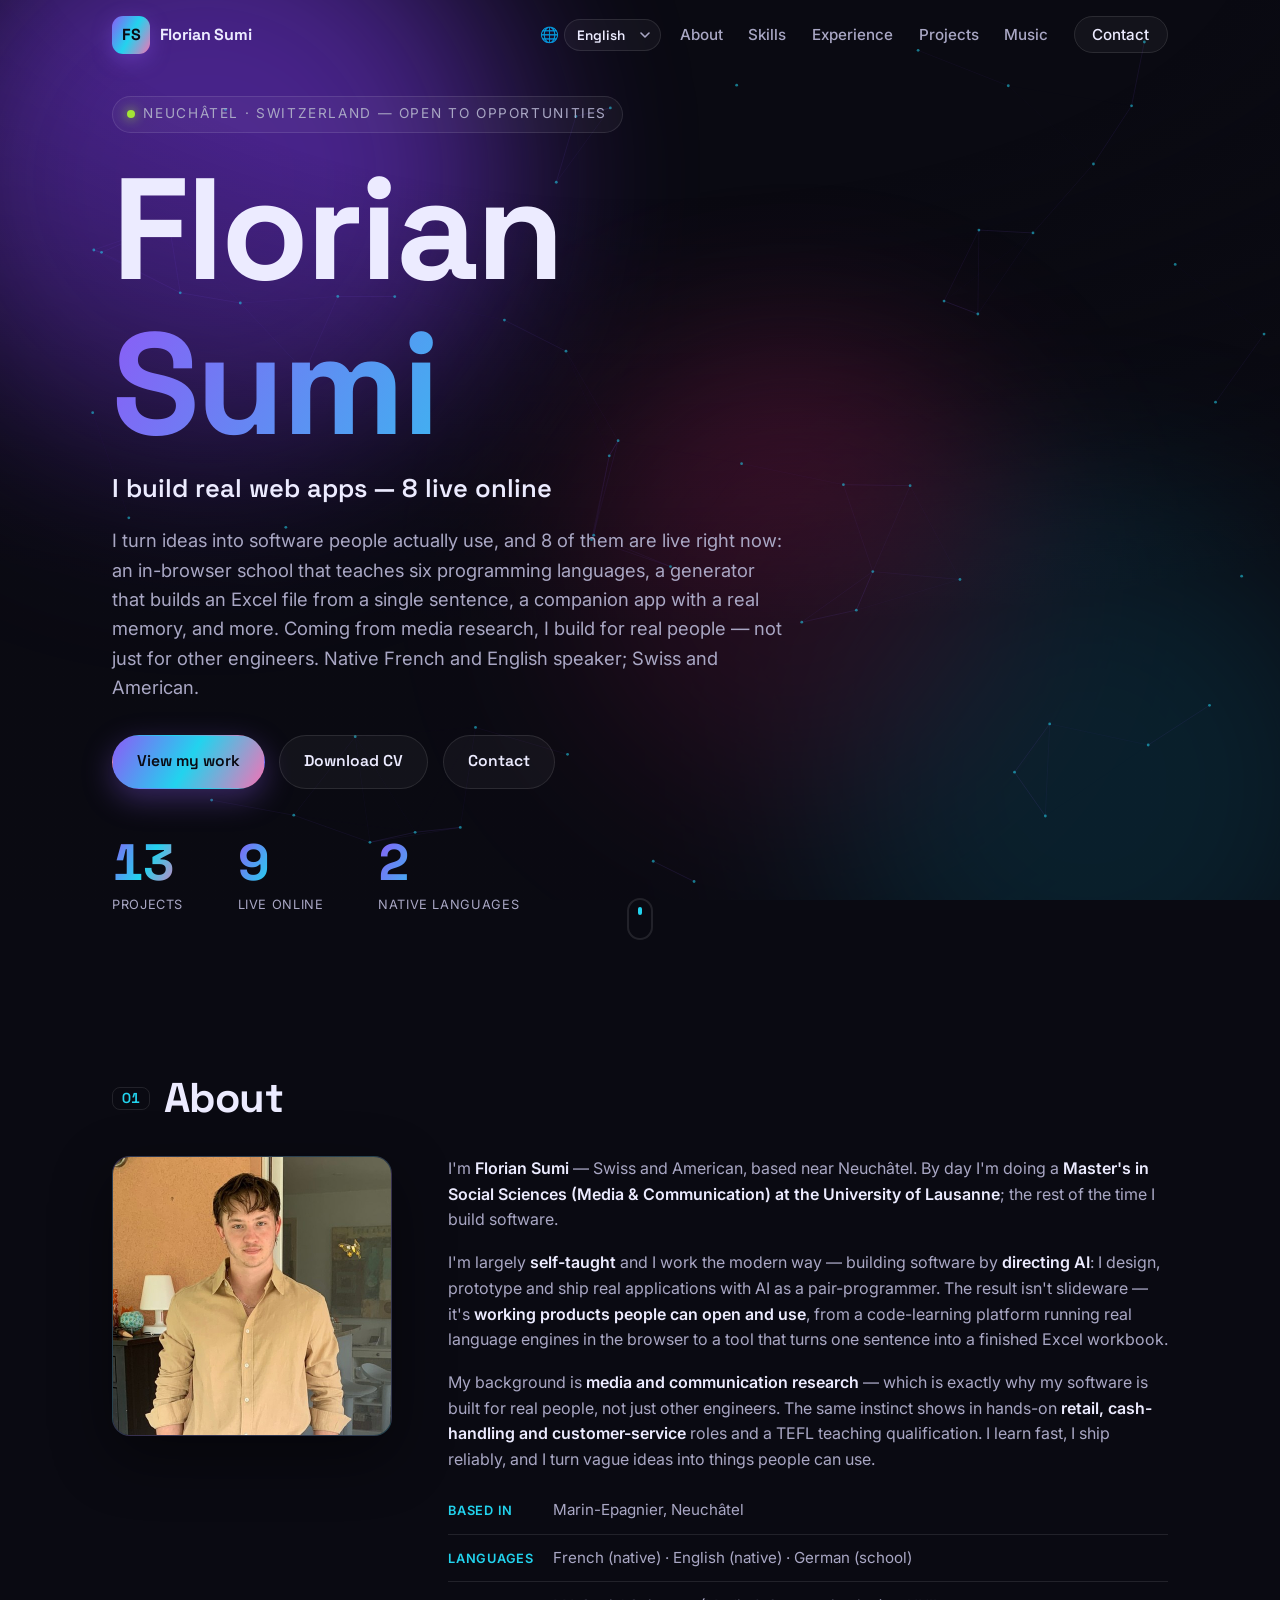
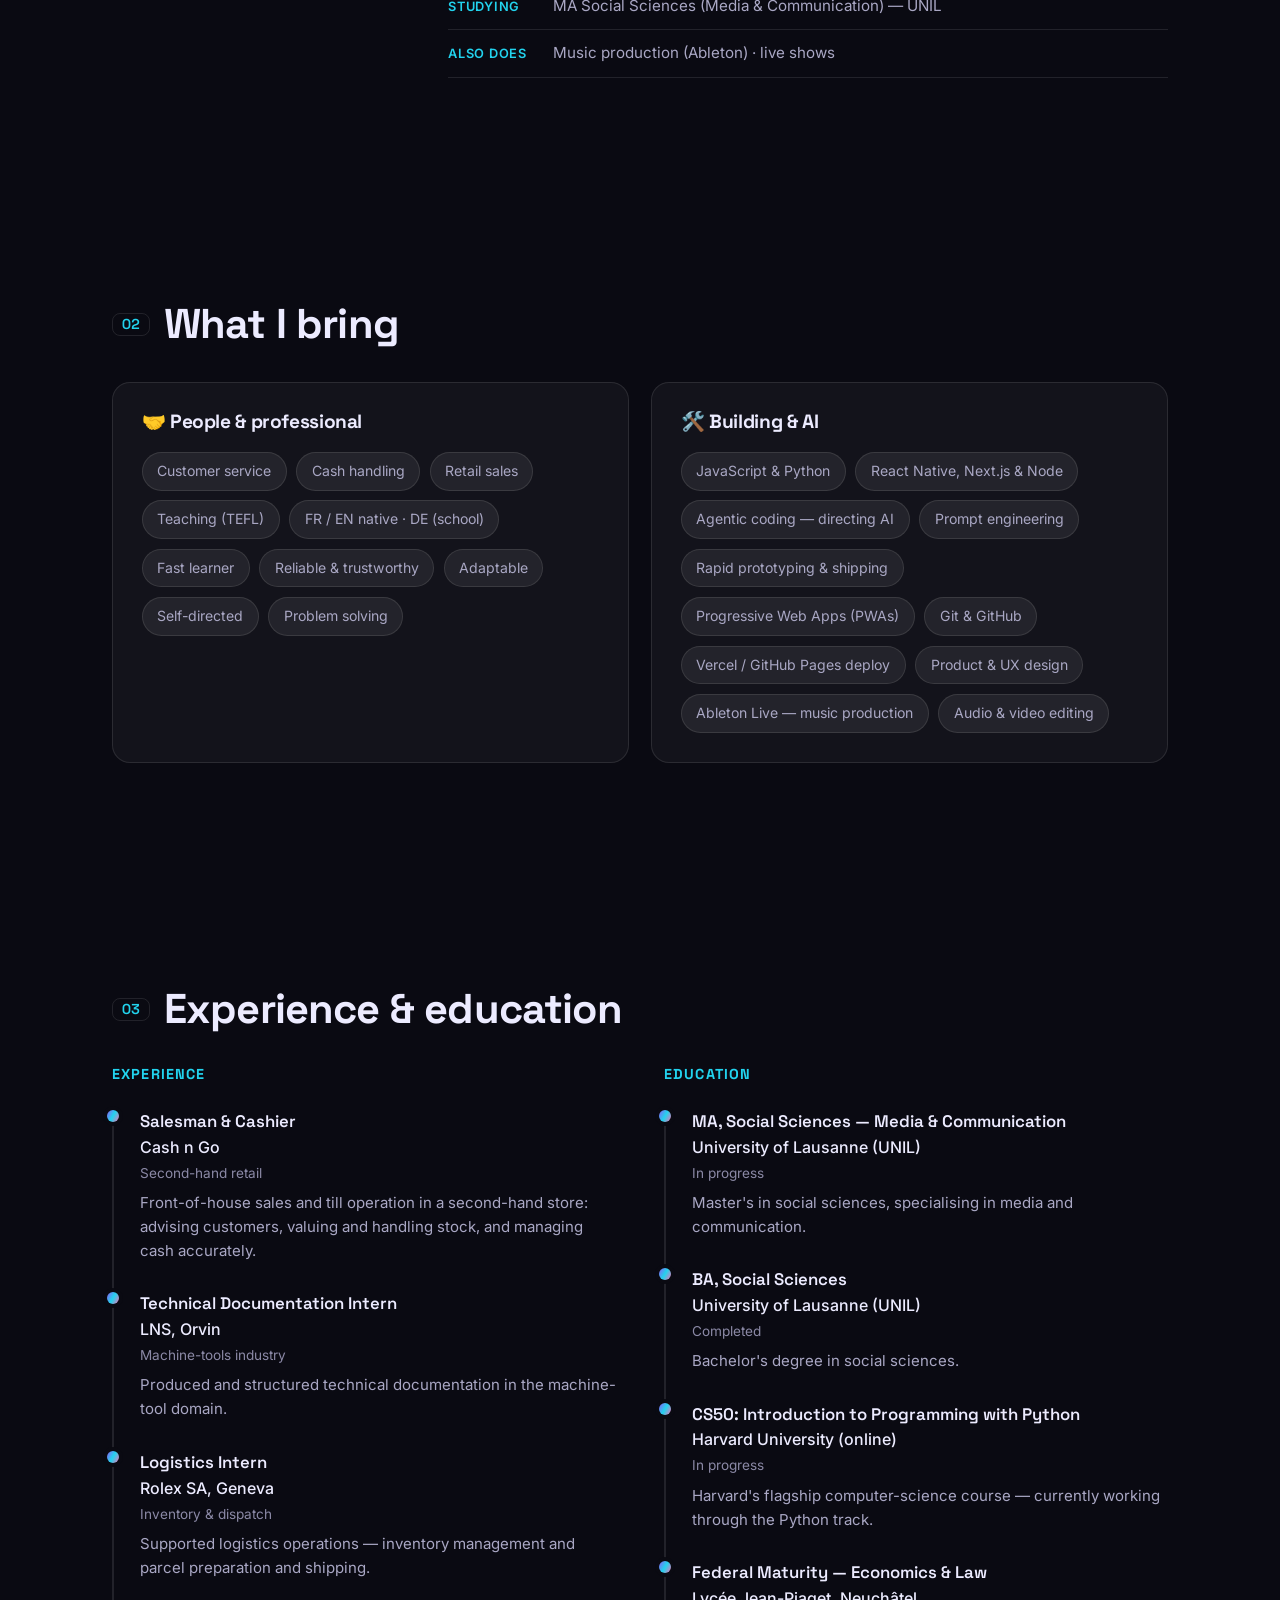
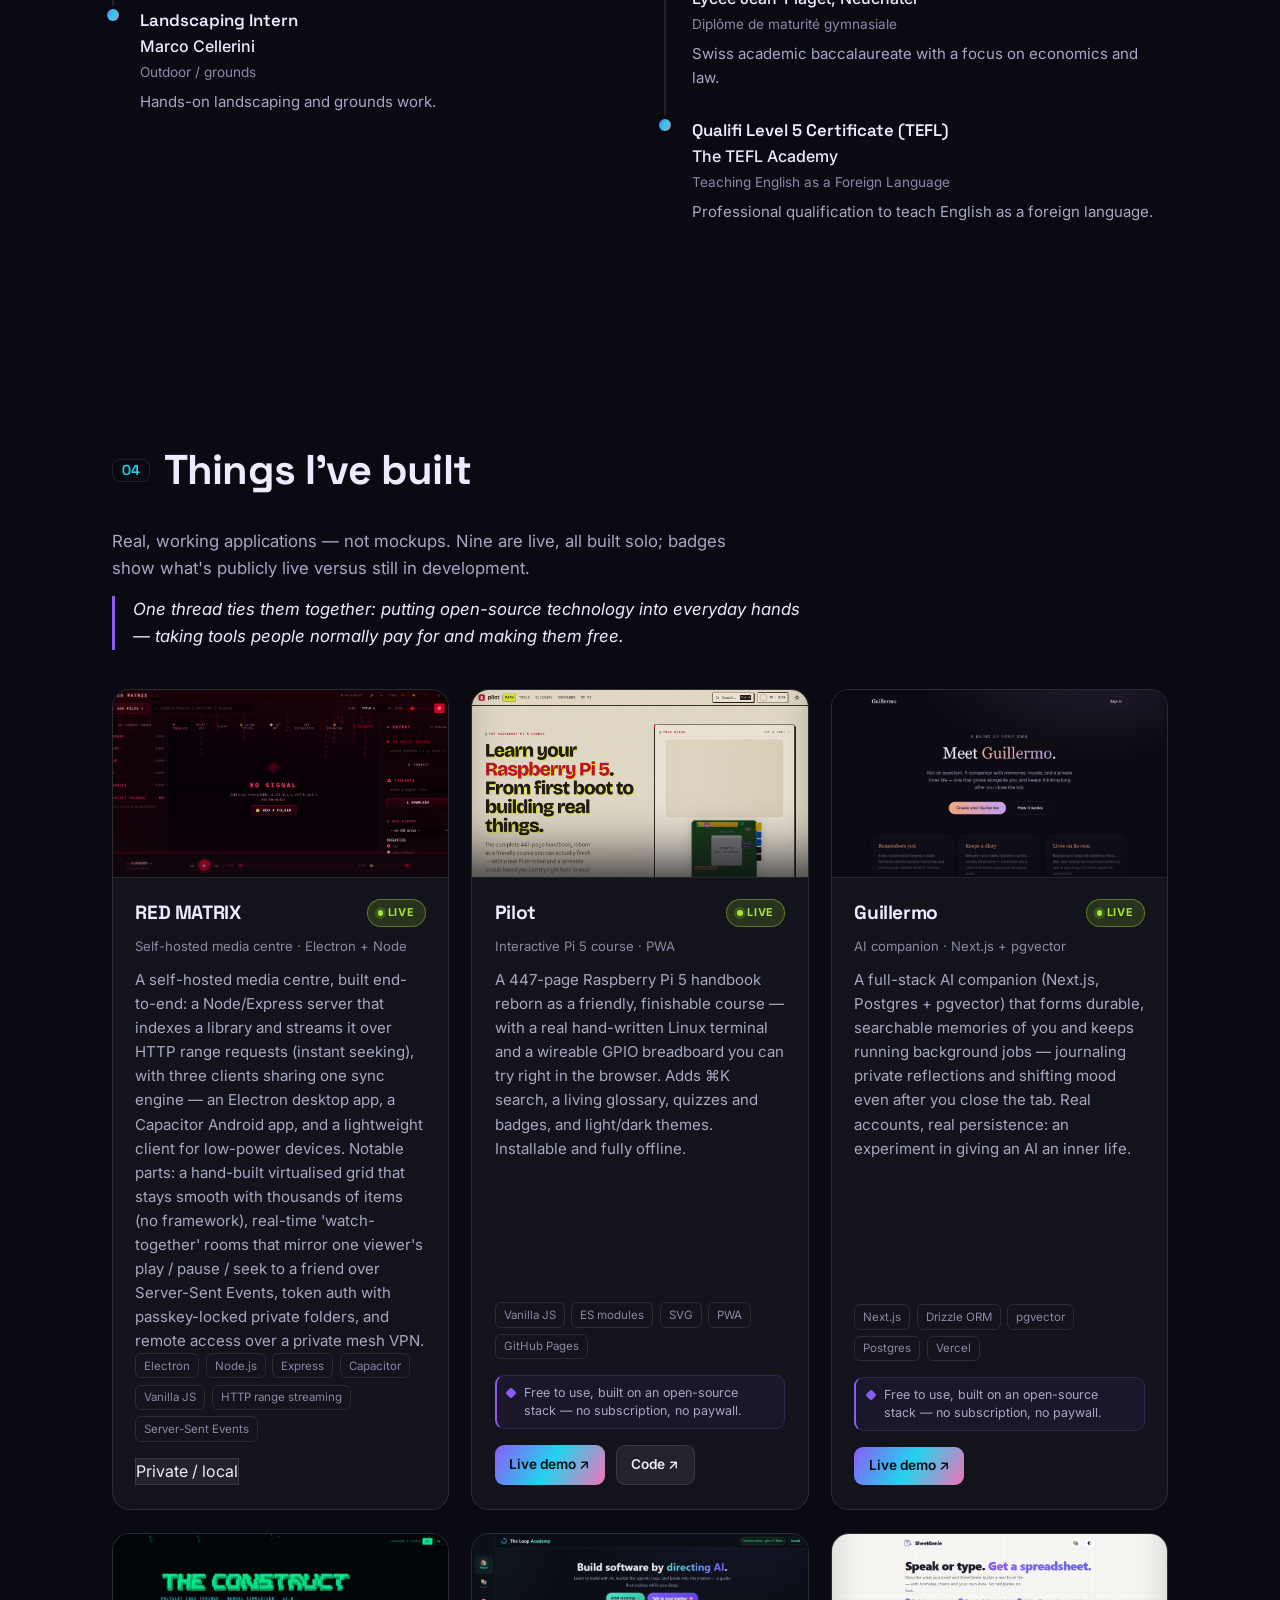
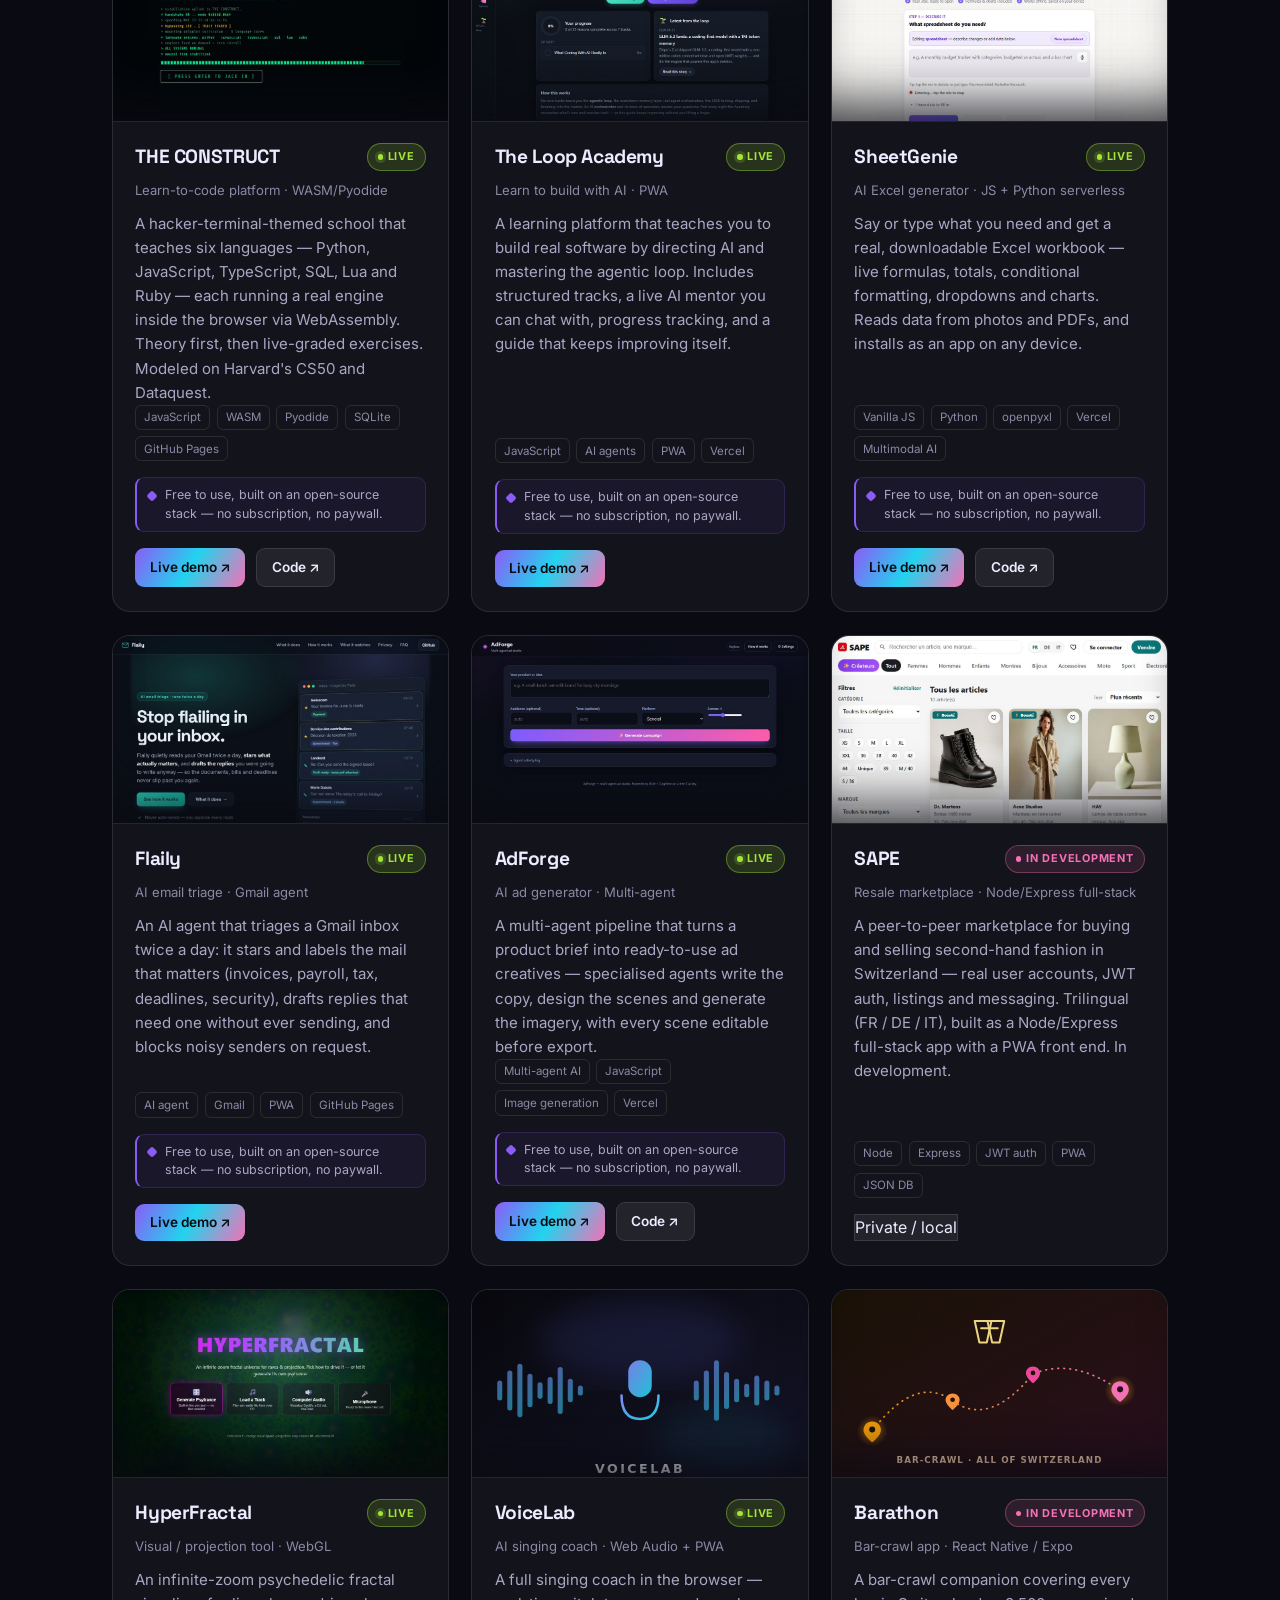
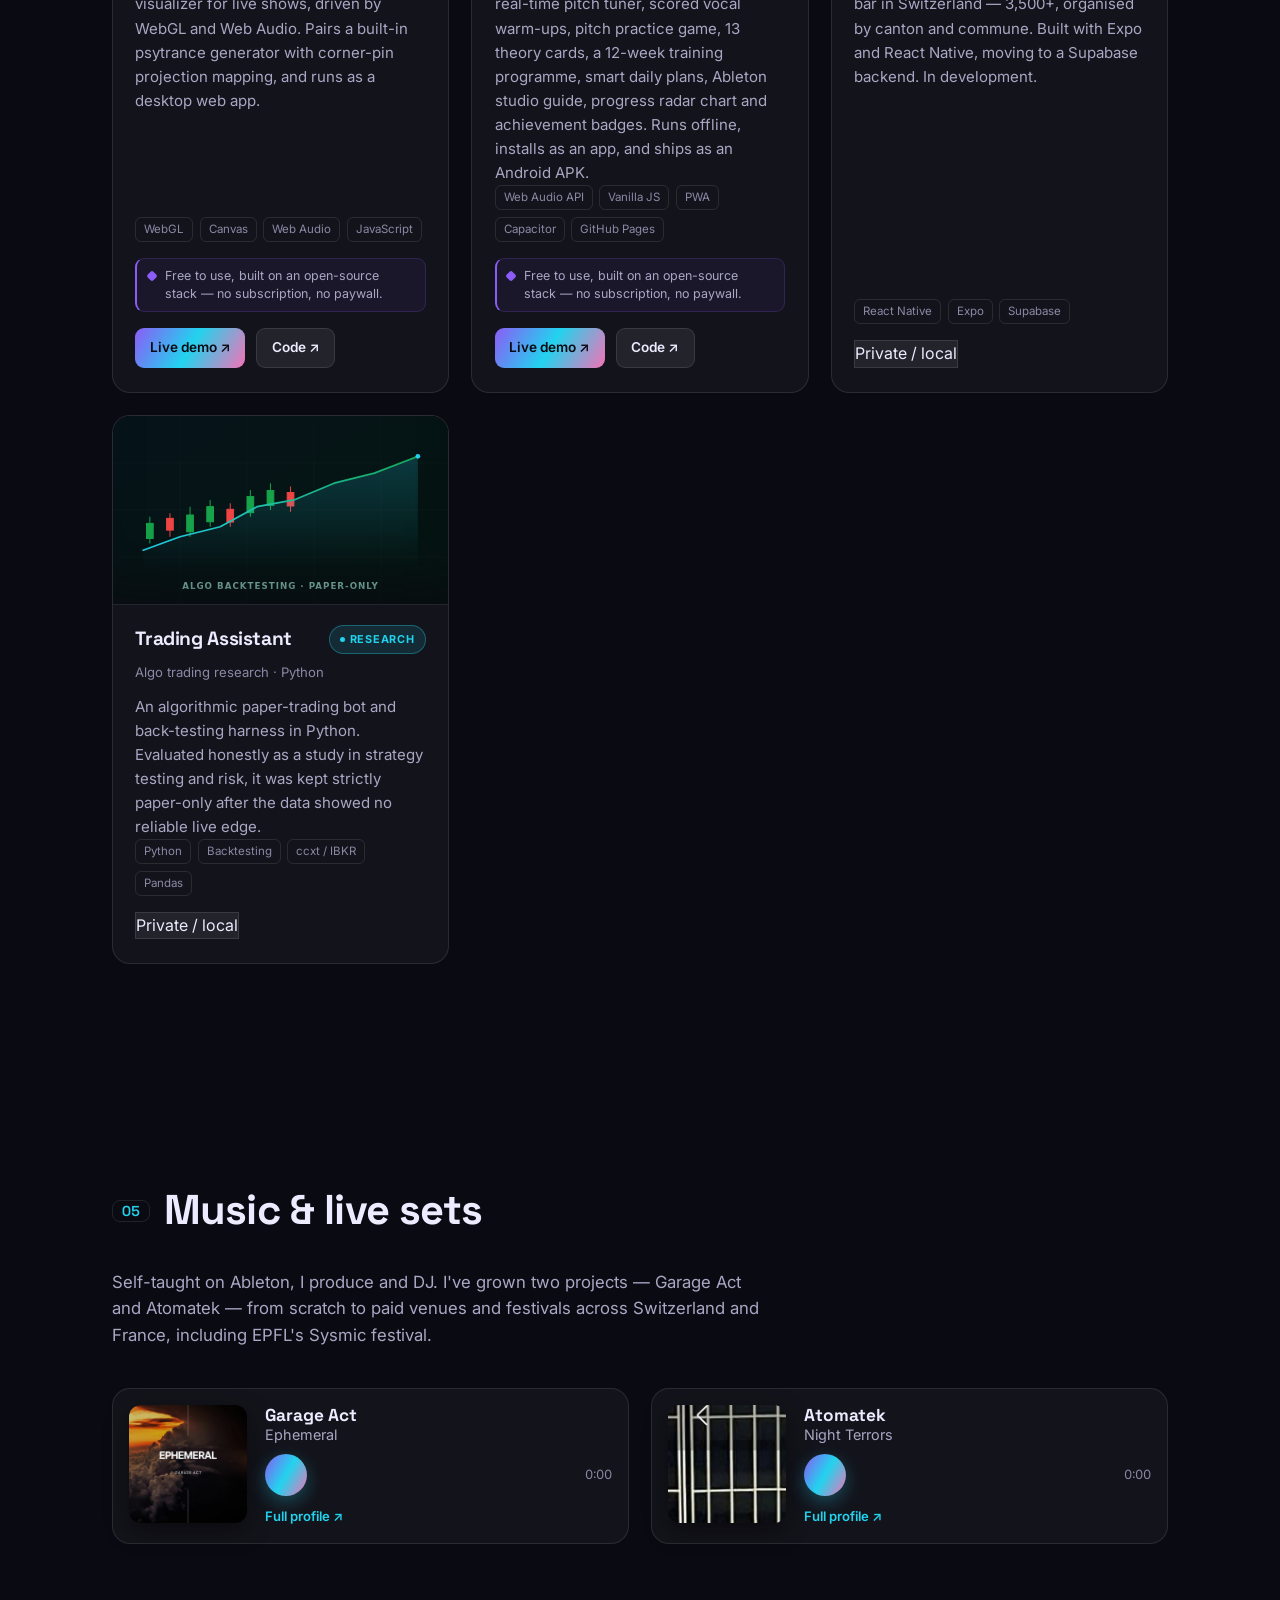
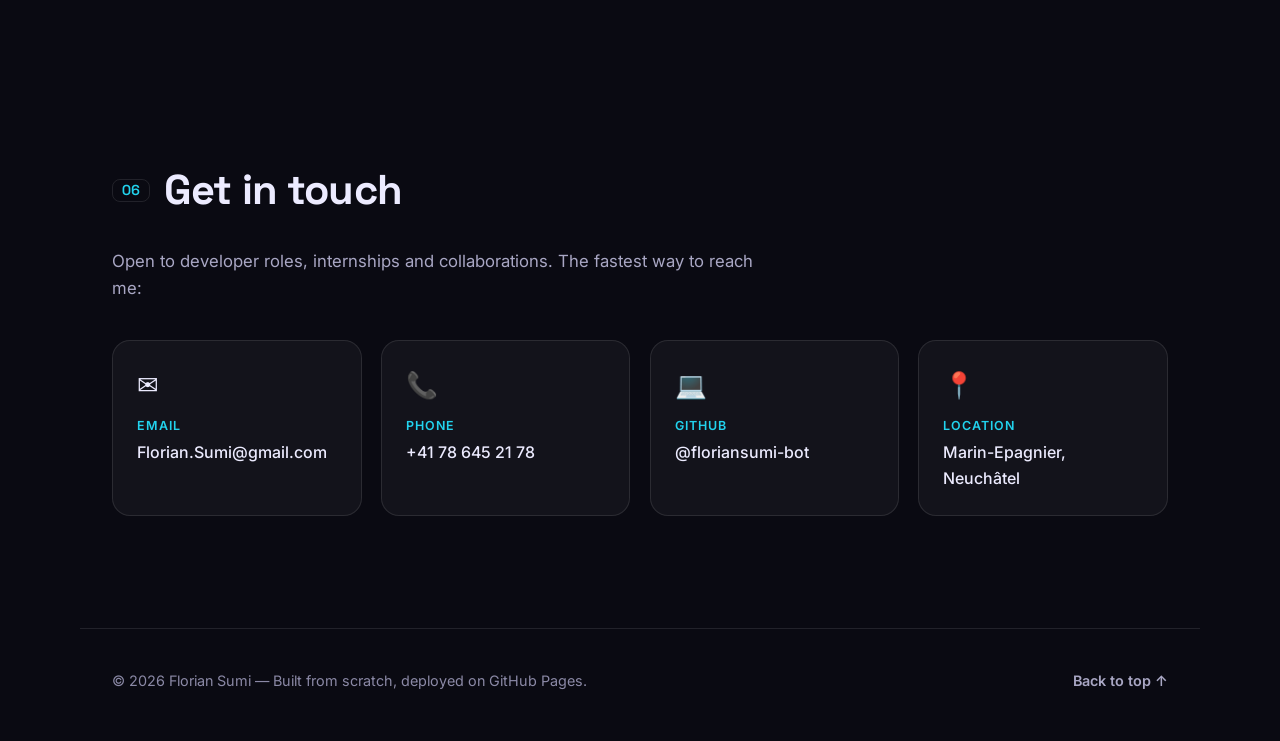
==== commit f5ca6c88: "Hero stats: 13 projects / 9 live (were stale 11/8 after RED MATRIX + VoiceLab)" ====
--- a/index.html
+++ b/index.html
@@ -123,8 +123,8 @@
           <a href="#contact" class="btn btn-ghost" data-i18n="hero.cta.contact">Contact</a>
         </div>
         <ul class="hero-stats reveal" aria-label="At a glance">
-          <li data-stat="apps" aria-label="11 projects"><strong data-count="11" aria-hidden="true">11</strong><span data-i18n="hero.stat.apps">projects</span></li>
-          <li data-stat="live" aria-label="8 live online"><strong data-count="8" aria-hidden="true">8</strong><span data-i18n="hero.stat.live">live online</span></li>
+          <li data-stat="apps" aria-label="13 projects"><strong data-count="13" aria-hidden="true">13</strong><span data-i18n="hero.stat.apps">projects</span></li>
+          <li data-stat="live" aria-label="9 live online"><strong data-count="9" aria-hidden="true">9</strong><span data-i18n="hero.stat.live">live online</span></li>
           <li data-stat="langs" aria-label="2 native languages"><strong data-count="2" aria-hidden="true">2</strong><span data-i18n="hero.stat.langs">native languages</span></li>
         </ul>
       </div>
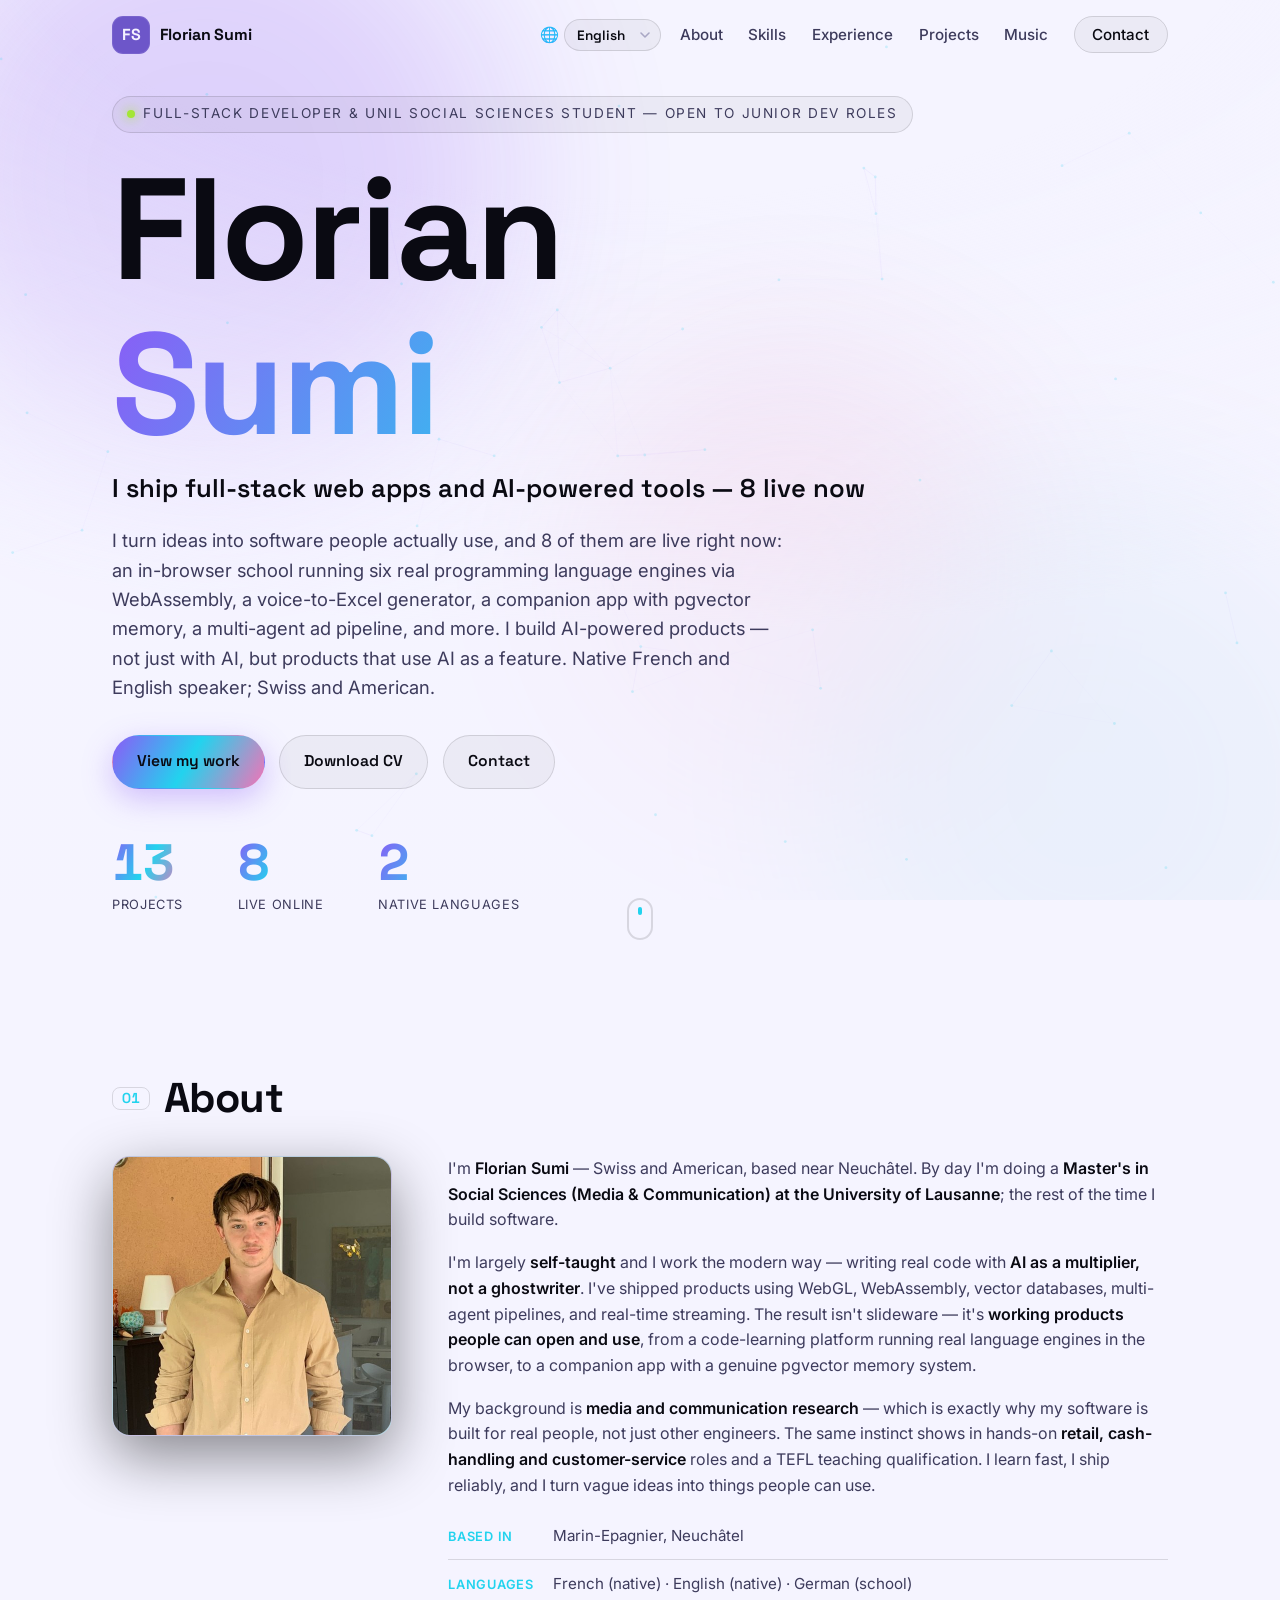
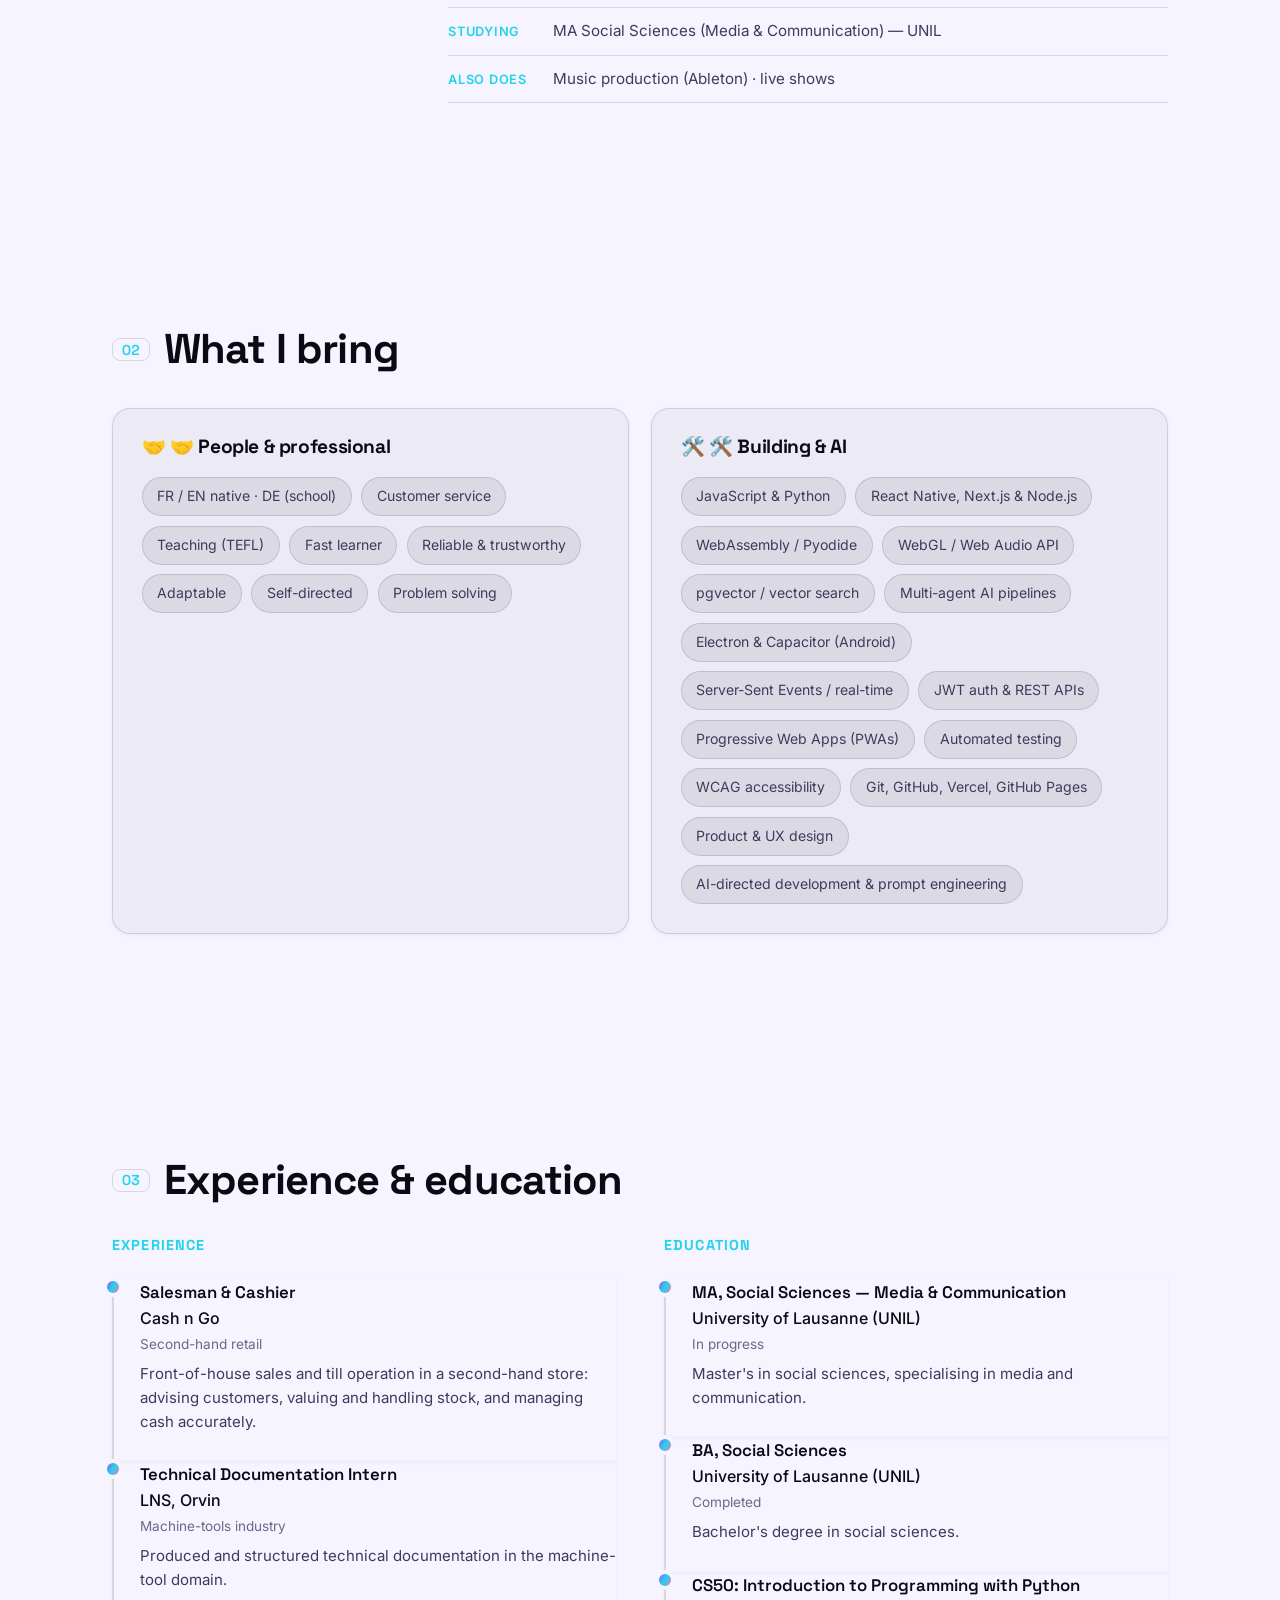
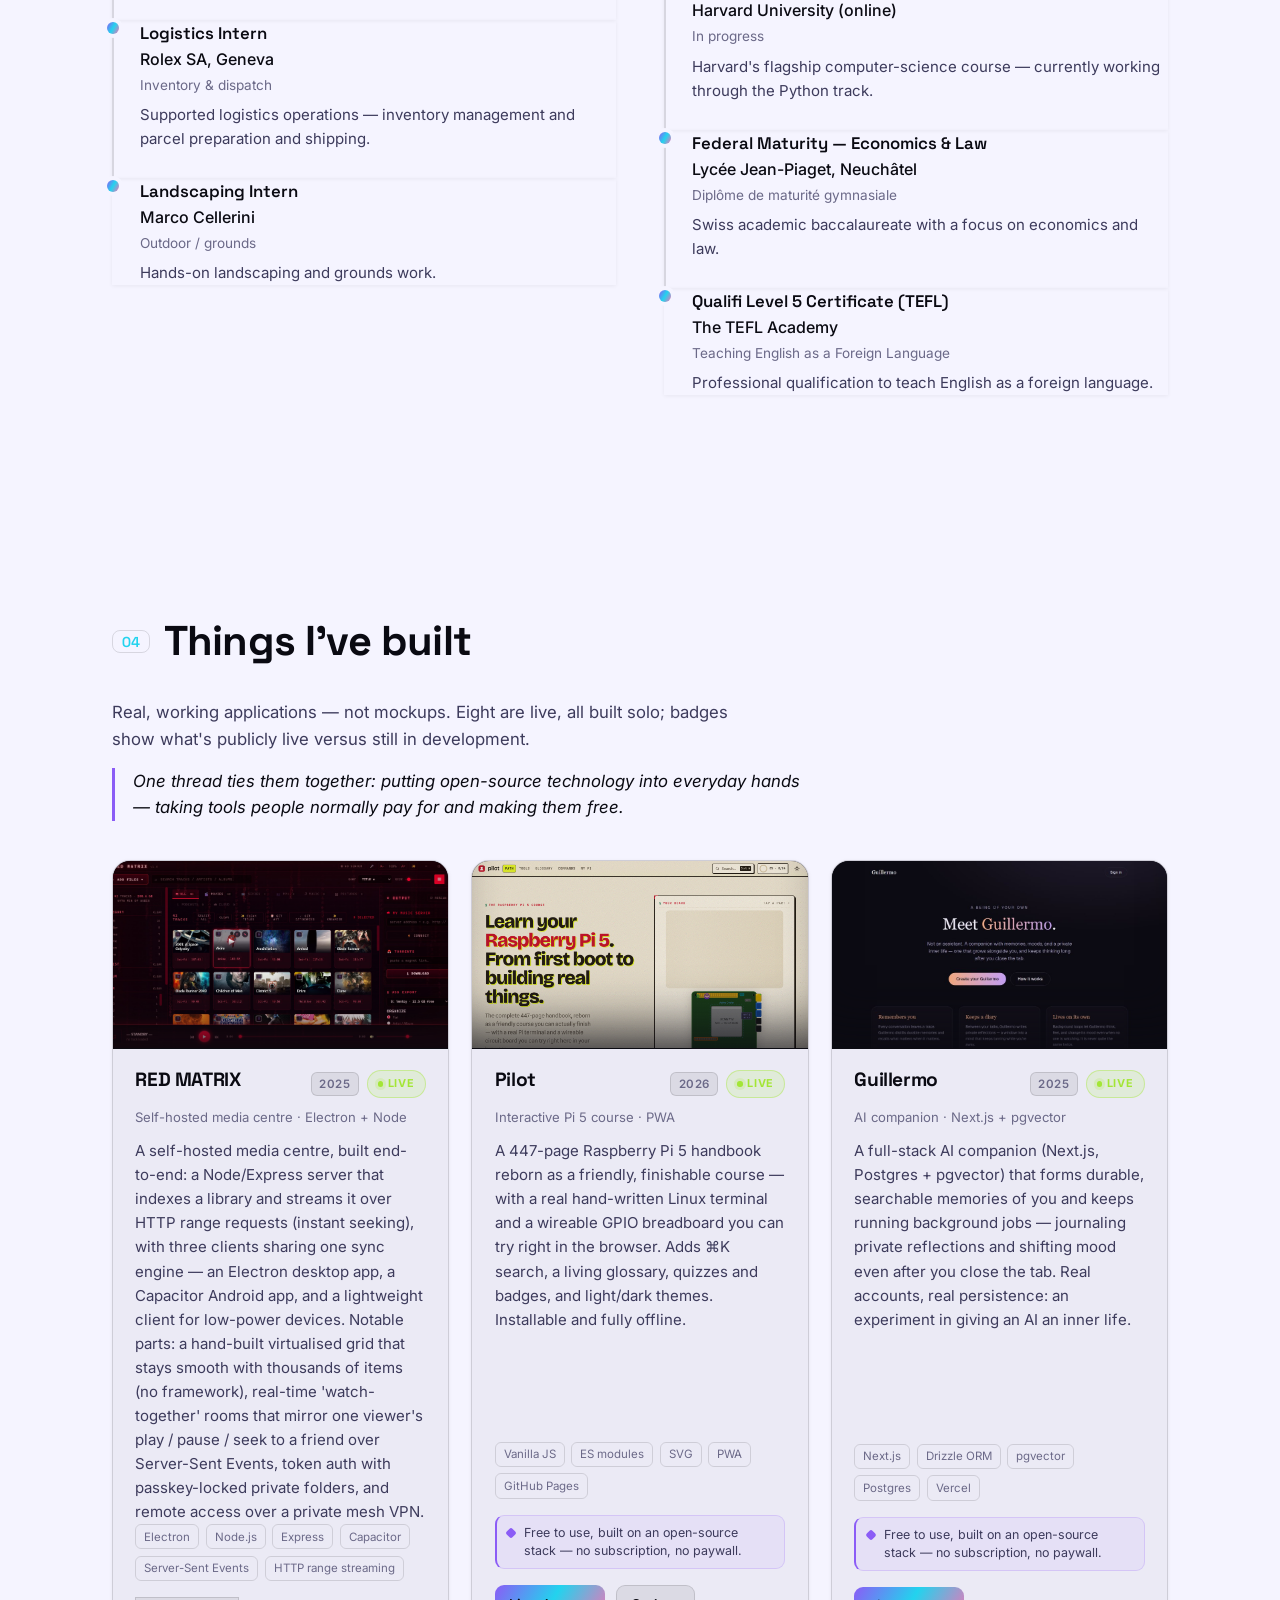
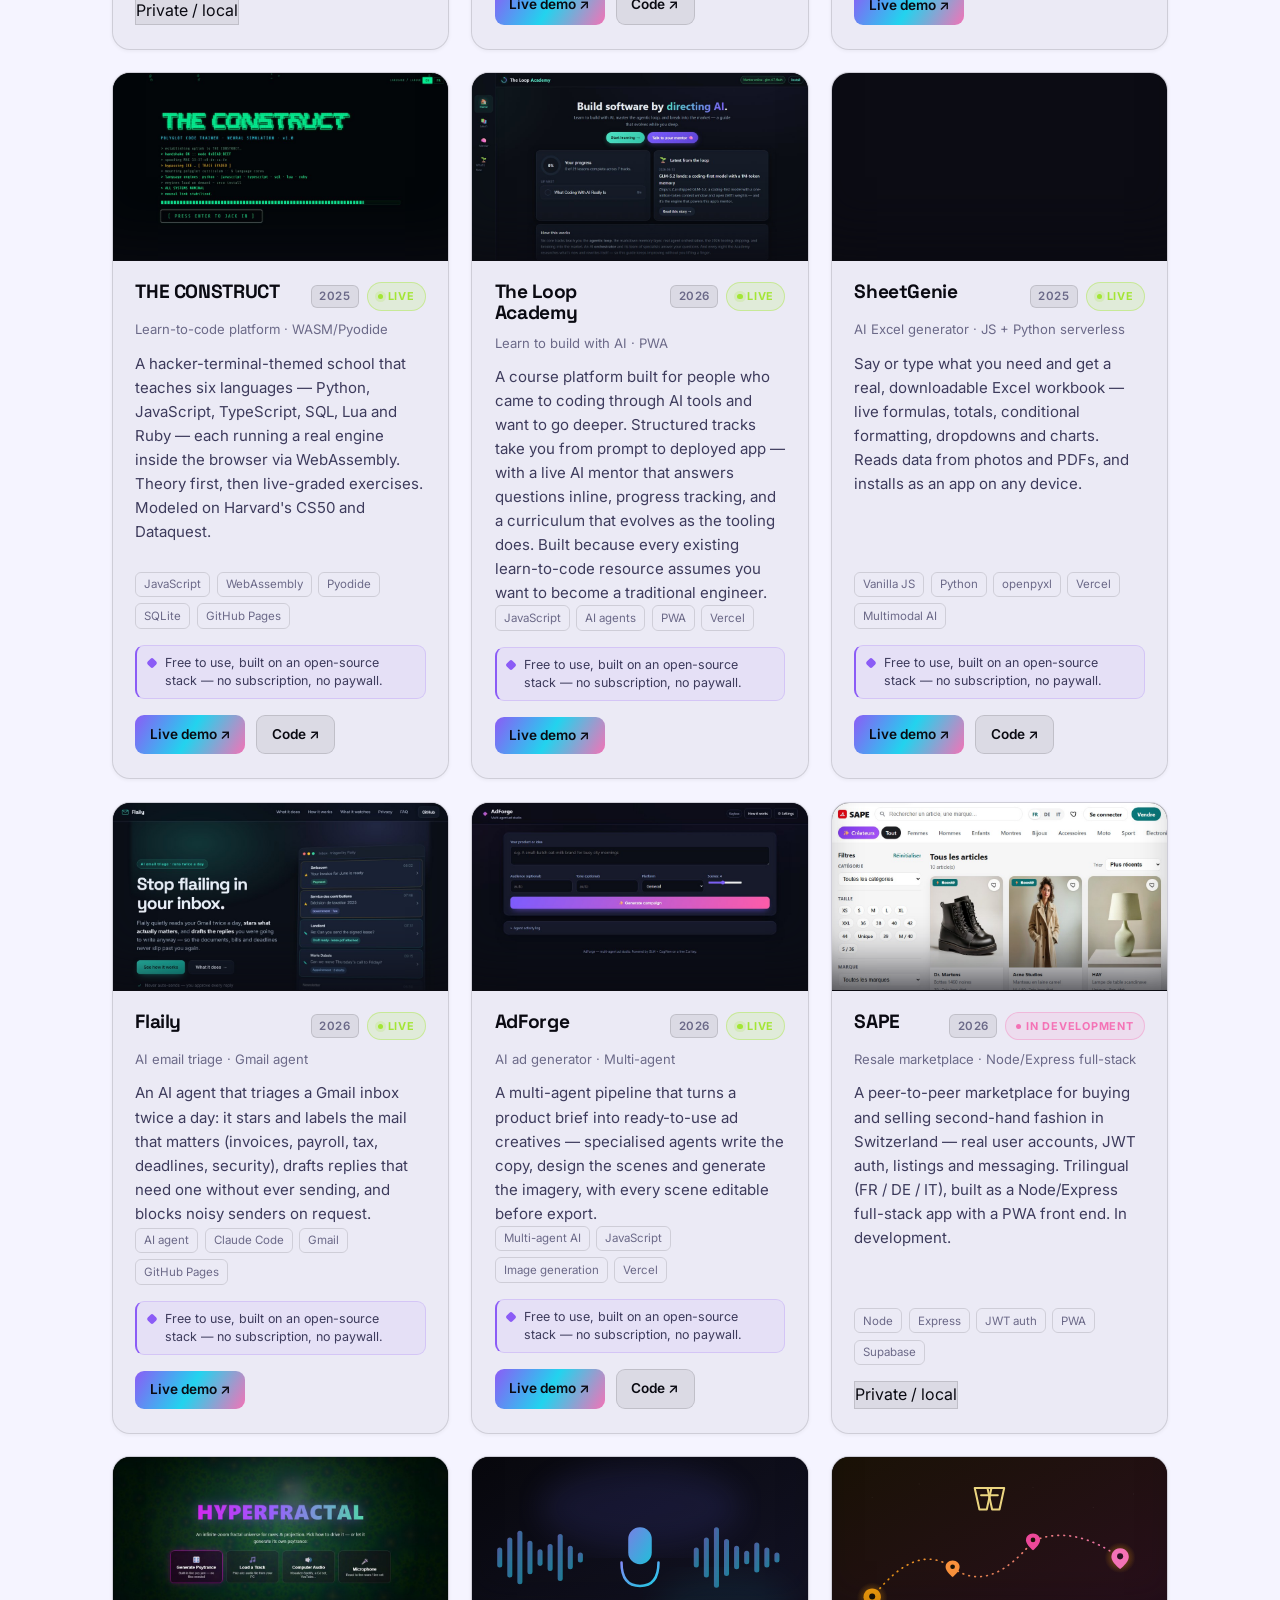
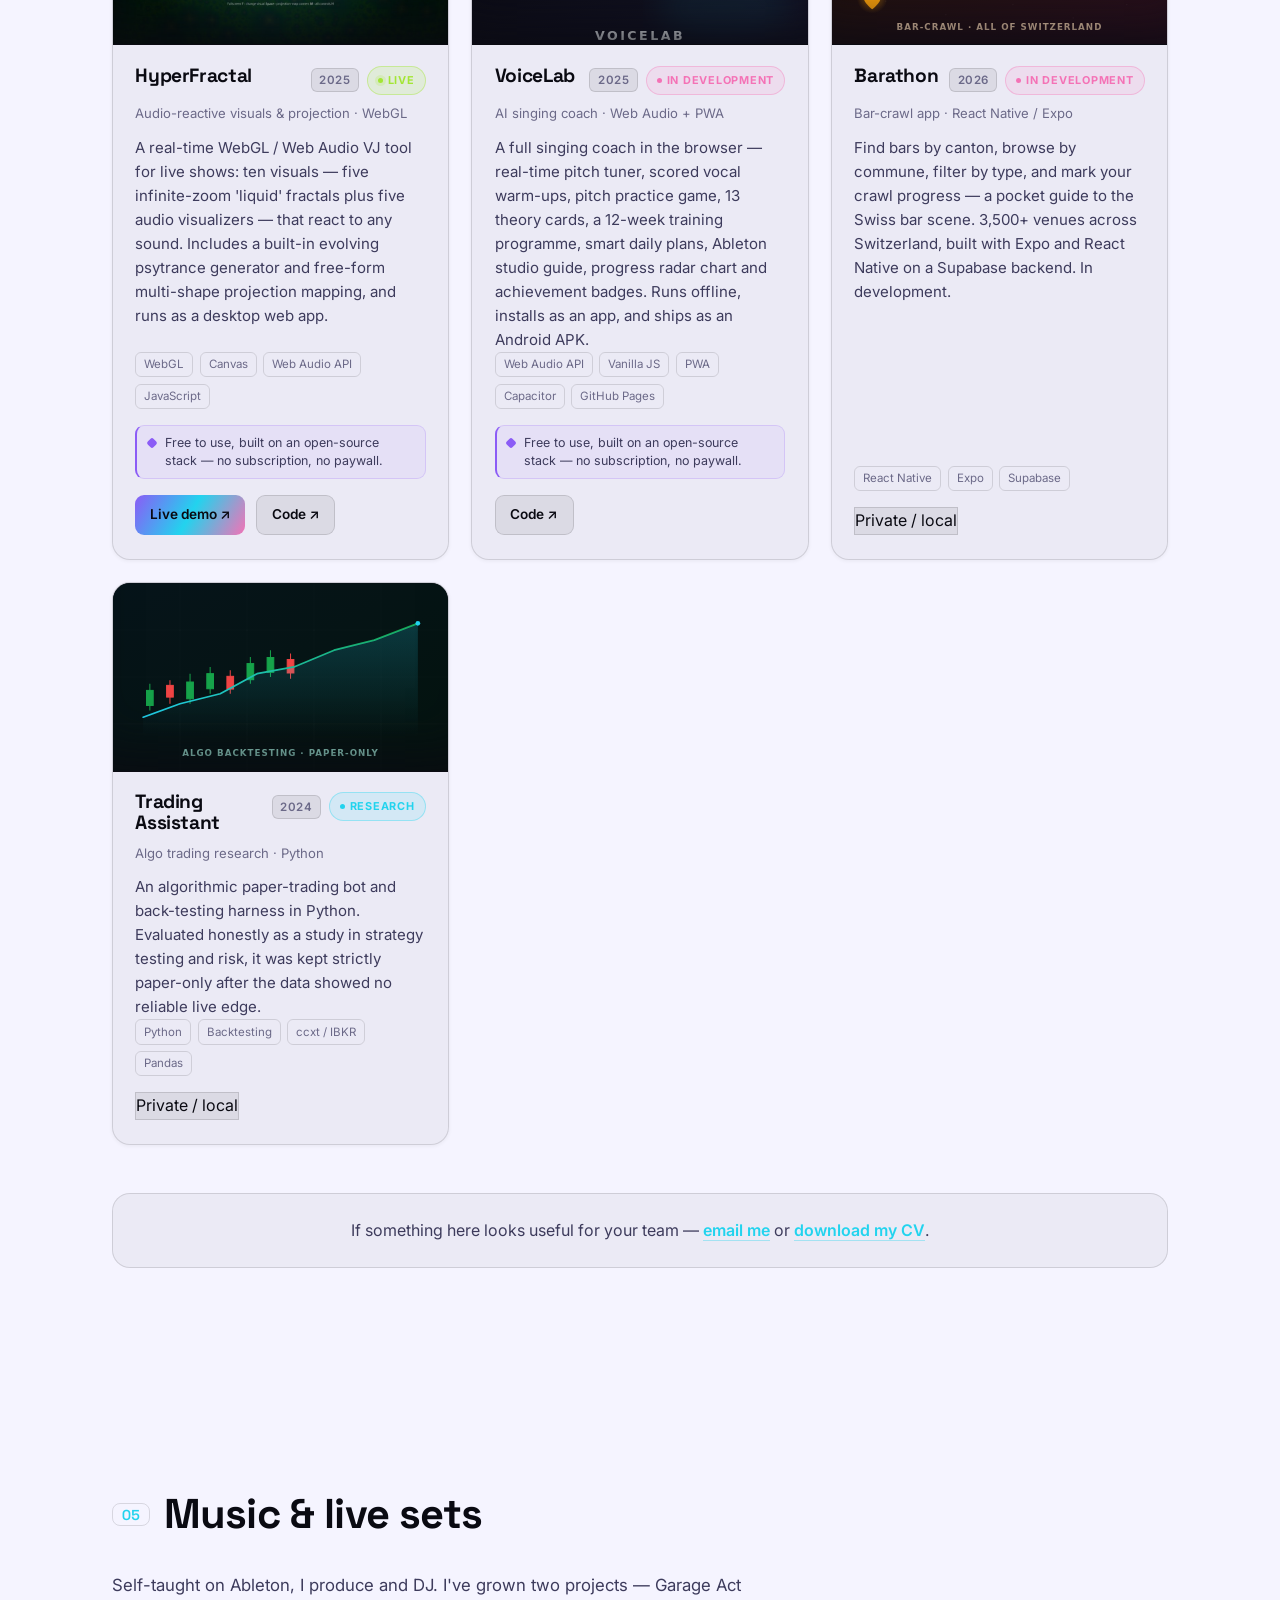
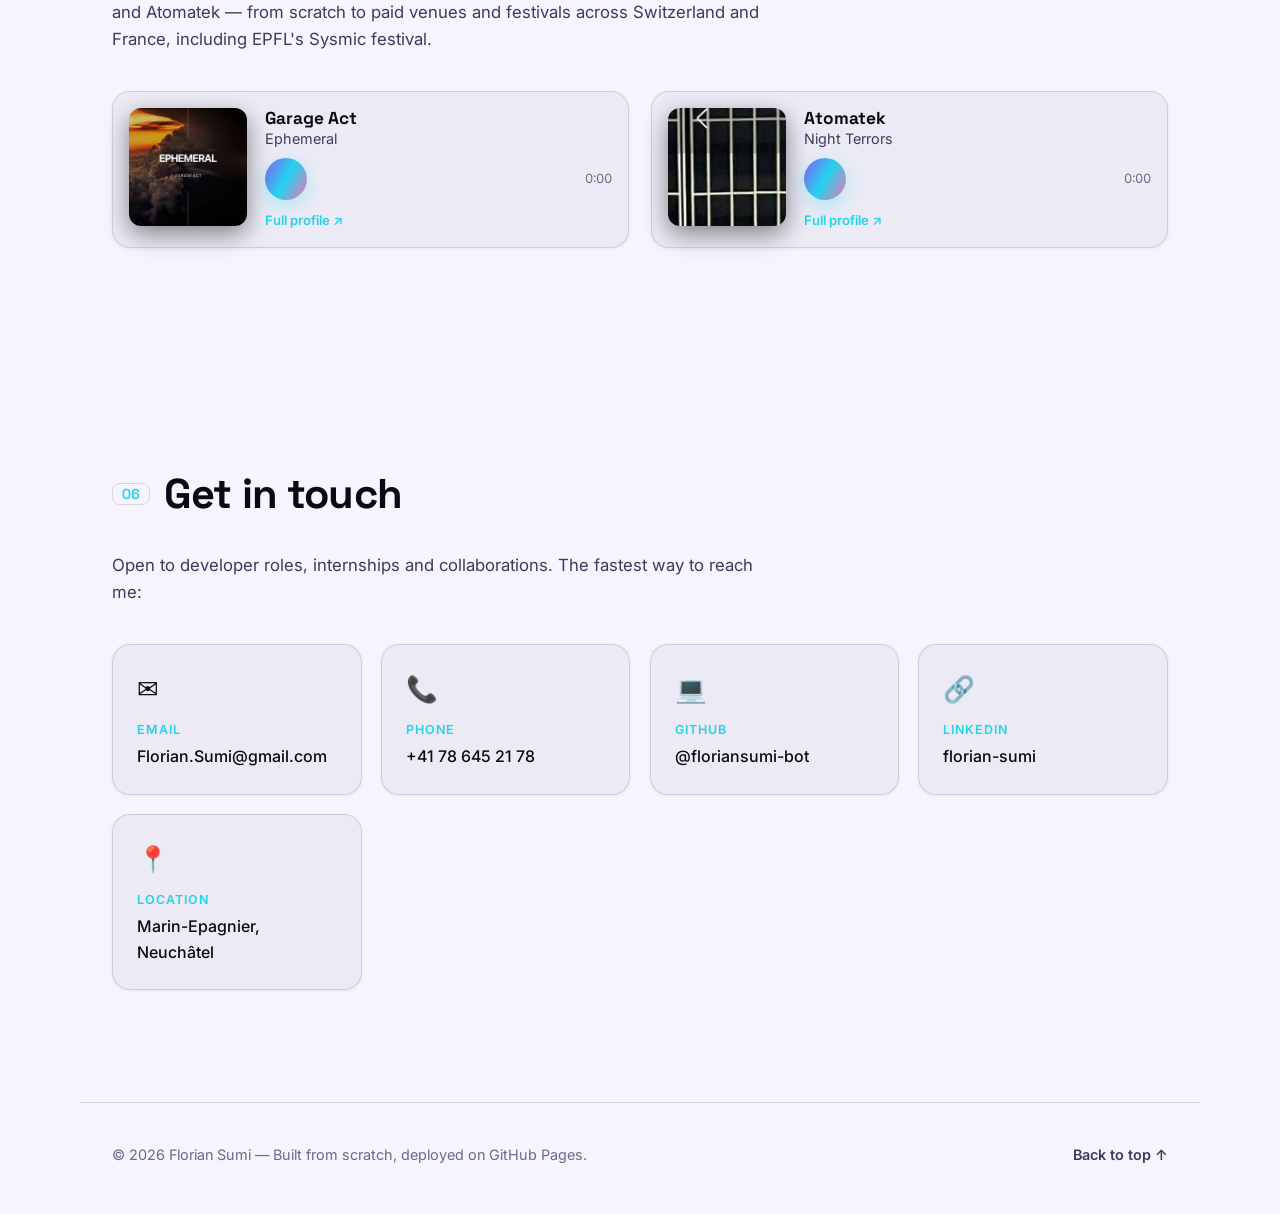
==== commit 14b8af40: "Portfolio audit fixes: positioning, skills, content, SEO, accessibility Critical: - Fix VoiceLab: ch" ====
--- a/index.html
+++ b/index.html
@@ -3,8 +3,8 @@
 <head>
   <meta charset="UTF-8" />
   <meta name="viewport" content="width=device-width, initial-scale=1.0" />
-  <title>Florian Sumi — Builder &amp; Social-Sciences Student</title>
-  <meta name="description" content="Florian Sumi — Swiss/American self-taught builder and UNIL social-sciences student. I turn ideas into working software: an in-browser code school, a prompt-to-Excel app, a resale marketplace and more. Native French & English, based in Neuchâtel." />
+  <title>Florian Sumi — Full-Stack Developer &amp; AI Builder</title>
+  <meta name="description" content="Florian Sumi — Swiss/American full-stack developer and UNIL Social Sciences student. 8 live projects: WebAssembly code school, pgvector AI companion, multi-agent pipelines, WebGL tools and more. Open to junior dev roles in Switzerland or remote." />
   <meta name="author" content="Florian Sumi" />
   <meta name="theme-color" content="#0a0a12" />
   <link rel="canonical" href="https://floriansumi-bot.github.io/portfolio/" />
@@ -15,6 +15,7 @@
   <meta property="og:description" content="A humanities student who ships real apps. Portfolio + interactive CV." />
   <meta property="og:image" content="https://floriansumi-bot.github.io/portfolio/assets/og-image.png" />
   <meta property="og:url" content="https://floriansumi-bot.github.io/portfolio/" />
+  <meta property="og:locale" content="en_US" />
   <meta name="twitter:card" content="summary_large_image" />
   <meta name="twitter:title" content="Florian Sumi — Builder & Social-Sciences Student" />
   <meta name="twitter:description" content="A humanities student who ships real apps. Portfolio + interactive CV." />
@@ -23,8 +24,31 @@
   <link rel="icon" type="image/svg+xml" href="assets/favicon.svg" />
   <link rel="preconnect" href="https://fonts.googleapis.com" />
   <link rel="preconnect" href="https://fonts.gstatic.com" crossorigin />
-  <link href="https://fonts.googleapis.com/css2?family=Space+Grotesk:wght@400;500;600;700&family=Inter:wght@400;500;600&family=Noto+Sans+SC:wght@400;600&family=Noto+Sans+JP:wght@400;600&display=swap" rel="stylesheet" />
+  <link href="https://fonts.googleapis.com/css2?family=Space+Grotesk:wght@400;500;600;700&family=Inter:wght@400;500;600&display=swap" rel="stylesheet" />
   <link rel="stylesheet" href="css/styles.css" />
+  <script type="application/ld+json">
+  {
+    "@context": "https://schema.org",
+    "@type": "Person",
+    "name": "Florian Sumi",
+    "jobTitle": "Full-stack developer",
+    "url": "https://floriansumi-bot.github.io/portfolio/",
+    "email": "Florian.Sumi@gmail.com",
+    "telephone": "+41786452178",
+    "address": {
+      "@type": "PostalAddress",
+      "addressLocality": "Marin-Epagnier",
+      "addressRegion": "Neuchâtel",
+      "addressCountry": "CH"
+    },
+    "alumniOf": [
+      { "@type": "EducationalOrganization", "name": "University of Lausanne" },
+      { "@type": "EducationalOrganization", "name": "Harvard University" }
+    ],
+    "knowsLanguage": ["French", "English", "German"],
+    "sameAs": ["https://github.com/floriansumi-bot"]
+  }
+  </script>
 </head>
 <body id="top">
   <!-- Animated background -->
@@ -124,7 +148,7 @@
         </div>
         <ul class="hero-stats reveal" aria-label="At a glance">
           <li data-stat="apps" aria-label="13 projects"><strong data-count="13" aria-hidden="true">13</strong><span data-i18n="hero.stat.apps">projects</span></li>
-          <li data-stat="live" aria-label="9 live online"><strong data-count="9" aria-hidden="true">9</strong><span data-i18n="hero.stat.live">live online</span></li>
+          <li data-stat="live" aria-label="8 live online"><strong data-count="8" aria-hidden="true">8</strong><span data-i18n="hero.stat.live">live online</span></li>
           <li data-stat="langs" aria-label="2 native languages"><strong data-count="2" aria-hidden="true">2</strong><span data-i18n="hero.stat.langs">native languages</span></li>
         </ul>
       </div>
@@ -142,7 +166,7 @@
       <div class="about-grid">
         <div class="about-portrait reveal">
           <div class="portrait-frame">
-            <img src="assets/profile.jpg" alt="Portrait of Florian Sumi" id="portrait"
+            <img src="assets/profile.jpg" alt="Portrait of Florian Sumi" id="portrait" width="280" height="280"
                  onerror="this.style.display='none';this.parentElement.classList.add('monogram')" />
             <span class="portrait-monogram" aria-hidden="true">FS</span>
           </div>
@@ -184,11 +208,11 @@
       </div>
       <div class="skills-grid">
         <article class="skill-card reveal">
-          <h3 data-i18n="skills.people.heading">🤝 People &amp; professional</h3>
+          <h3><span aria-hidden="true">🤝</span> <span data-i18n="skills.people.heading">People &amp; professional</span></h3>
           <ul class="chips" id="softSkills"></ul>
         </article>
         <article class="skill-card reveal">
-          <h3 data-i18n="skills.tech.heading">🛠️ Building &amp; AI</h3>
+          <h3><span aria-hidden="true">🛠️</span> <span data-i18n="skills.tech.heading">Building &amp; AI</span></h3>
           <ul class="chips" id="techSkills"></ul>
         </article>
       </div>
@@ -227,6 +251,9 @@
         tools people normally have to pay for and making them free.
       </p>
       <div class="projects-grid" id="projectsGrid"></div>
+      <div class="projects-cta reveal">
+        <p>If something here looks useful for your team — <a href="mailto:Florian.Sumi@gmail.com">email me</a> or <a href="assets/Florian-Sumi-CV.pdf" download>download my CV</a>.</p>
+      </div>
     </section>
 
     <!-- Music -->
@@ -302,6 +329,11 @@
           <span class="contact-label" data-i18n="contact.github">GitHub</span>
           <span class="contact-value">@floriansumi-bot</span>
         </a>
+        <a class="contact-card" href="https://www.linkedin.com/in/florian-sumi/" target="_blank" rel="noopener noreferrer">
+          <span class="contact-icon">🔗</span>
+          <span class="contact-label" data-i18n="contact.linkedin">LinkedIn</span>
+          <span class="contact-value">florian-sumi</span>
+        </a>
         <div class="contact-card contact-card--static">
           <span class="contact-icon">📍</span>
           <span class="contact-label" data-i18n="contact.location">Location</span>
--- a/css/styles.css
+++ b/css/styles.css
@@ -109,8 +109,8 @@
 .brand { display: flex; align-items: center; gap: .6rem; font-weight: 700; }
 .brand-mark {
   display: grid; place-items: center; width: 38px; height: 38px; border-radius: 11px;
-  background: var(--grad); color: #0a0a12; font-family: "Space Grotesk"; font-weight: 700;
-  box-shadow: 0 6px 20px rgba(139,92,246,.35);
+  background: #6d56c9; color: #f4f1ff; font-family: "Space Grotesk"; font-weight: 700;
+  border: 1px solid rgba(255,255,255,.08);
 }
 .brand-name { font-family: "Space Grotesk"; letter-spacing: -.01em; }
 .nav-list { display: flex; align-items: center; gap: 1.6rem; }
@@ -480,3 +480,47 @@
   .reveal { opacity: 1; transform: none; }
   #constellation { display: none; }
 }
+
+/* ---------- Project year badge ---------- */
+.project-top { align-items: flex-start; }
+.project-top-right { display: flex; align-items: center; gap: .5rem; flex-shrink: 0; }
+.project-year {
+  font-size: .72rem; font-weight: 600; letter-spacing: .04em;
+  color: var(--text-faint); background: var(--surface-2);
+  border: 1px solid var(--border); border-radius: 6px;
+  padding: .18rem .48rem; line-height: 1.4;
+}
+
+/* ---------- After-projects CTA ---------- */
+.projects-cta {
+  text-align: center; margin-top: 3rem; padding: 1.5rem;
+  border: 1px solid var(--border); border-radius: var(--radius);
+  background: var(--surface);
+}
+.projects-cta p { color: var(--text-dim); font-size: 1rem; }
+.projects-cta a {
+  color: var(--cyan); font-weight: 600;
+  border-bottom: 1px solid rgba(34,211,238,.35);
+  transition: color .2s, border-color .2s;
+}
+.projects-cta a:hover { color: var(--violet); border-color: rgba(139,92,246,.5); }
+
+/* ---------- Light mode (prefers-color-scheme) ---------- */
+@media (prefers-color-scheme: light) {
+  :root {
+    --bg: #f5f4ff;
+    --bg-soft: #ffffff;
+    --surface: rgba(0,0,0,.04);
+    --surface-2: rgba(0,0,0,.07);
+    --border: rgba(0,0,0,.12);
+    --text: #0a0a12;
+    --text-dim: #3d3b5c;
+    --text-faint: #6b6988;
+  }
+  body::before { background: radial-gradient(120% 80% at 50% -10%, transparent 40%, rgba(245,244,255,.7) 100%); }
+  .blob-1 { opacity: .18; }
+  .blob-2 { opacity: .15; }
+  .blob-3 { opacity: .12; }
+  #constellation { opacity: .35; }
+  .skill-card, .project-card, .music-card, .contact-card, .tl-item { box-shadow: 0 1px 4px rgba(0,0,0,.06); }
+}
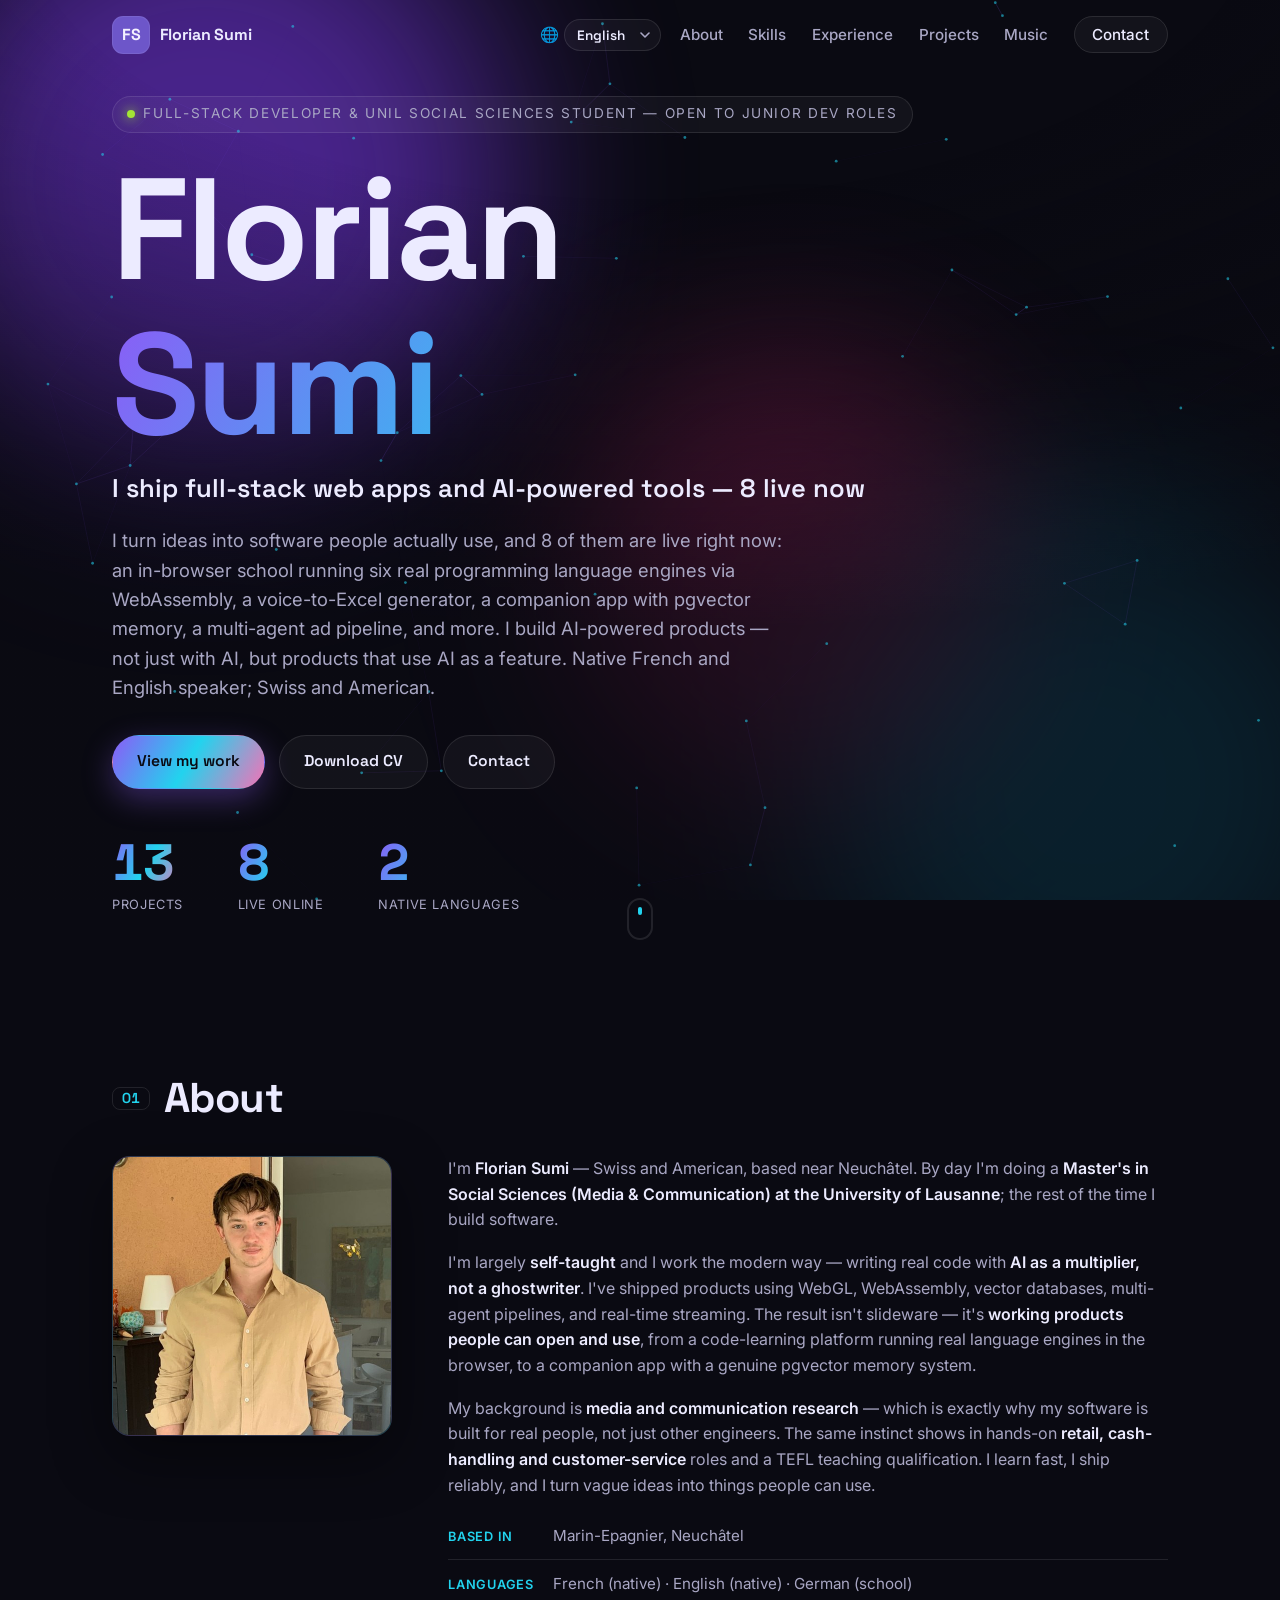
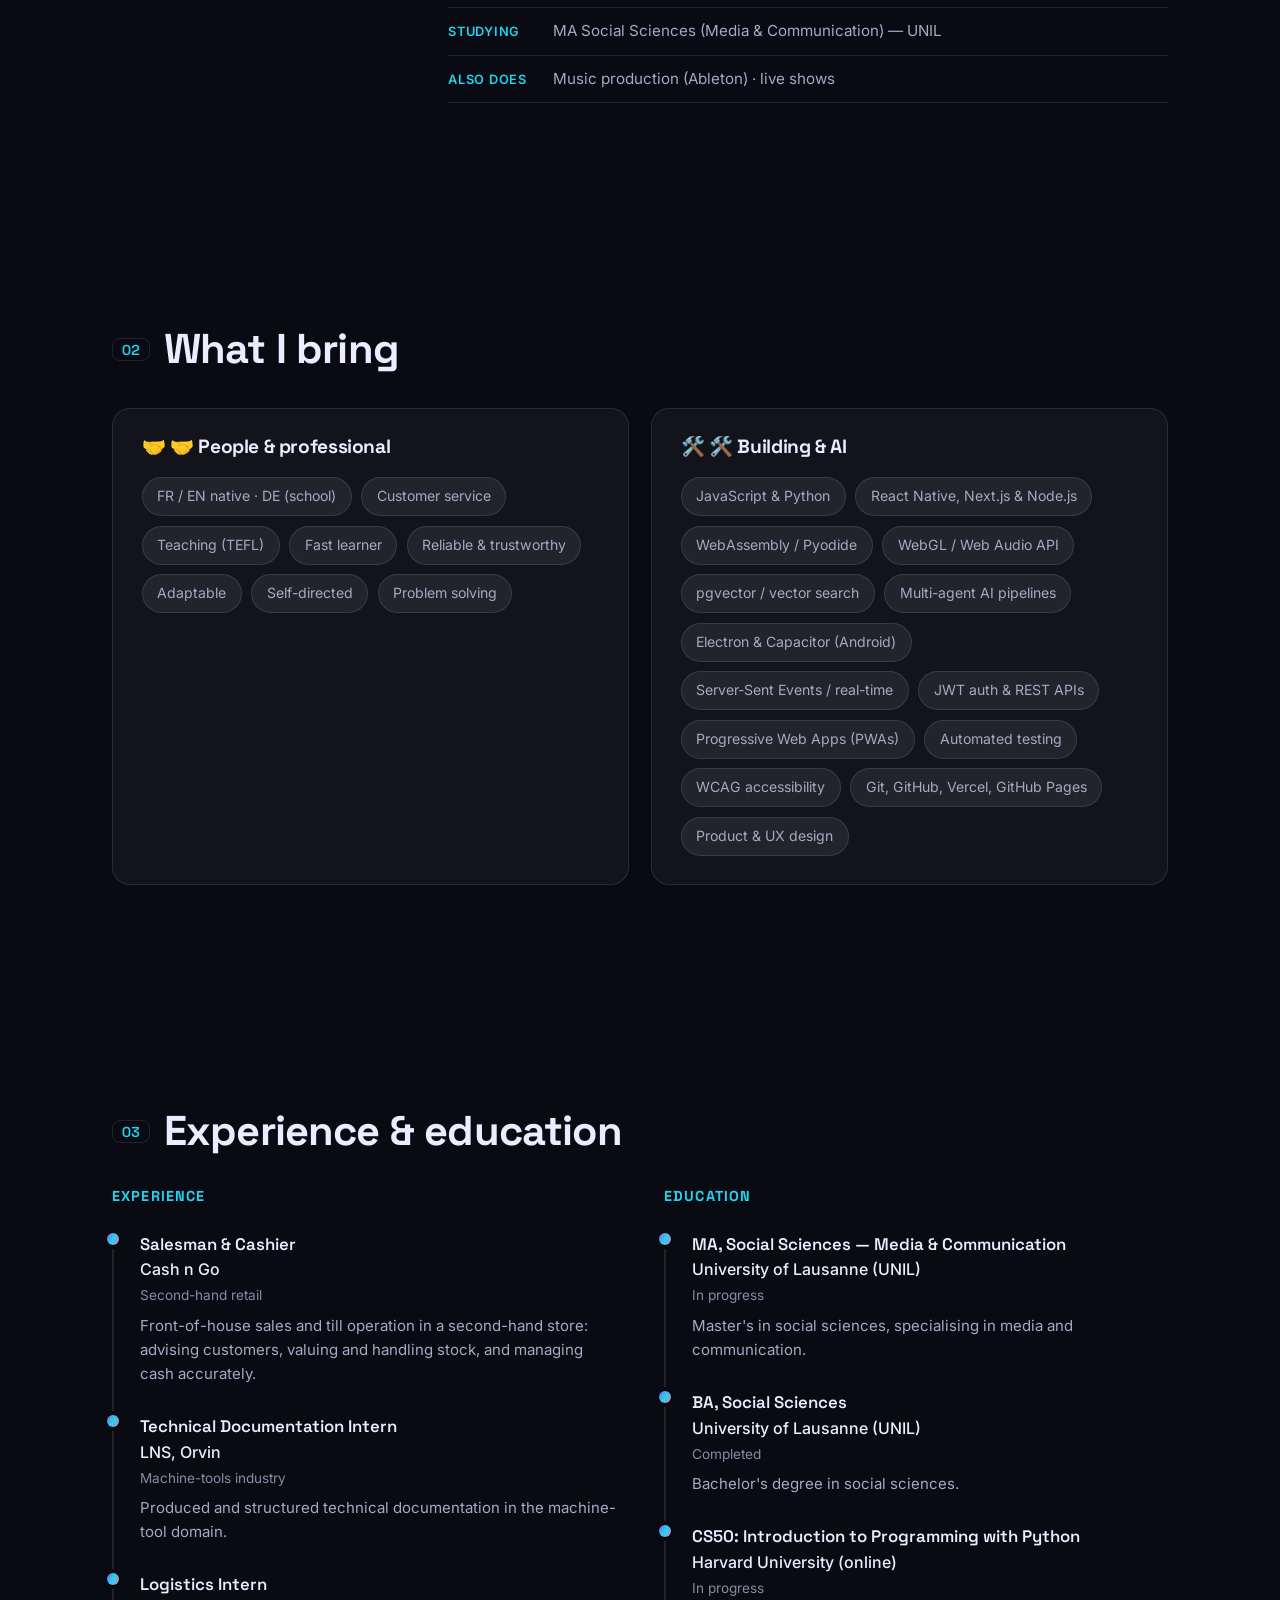
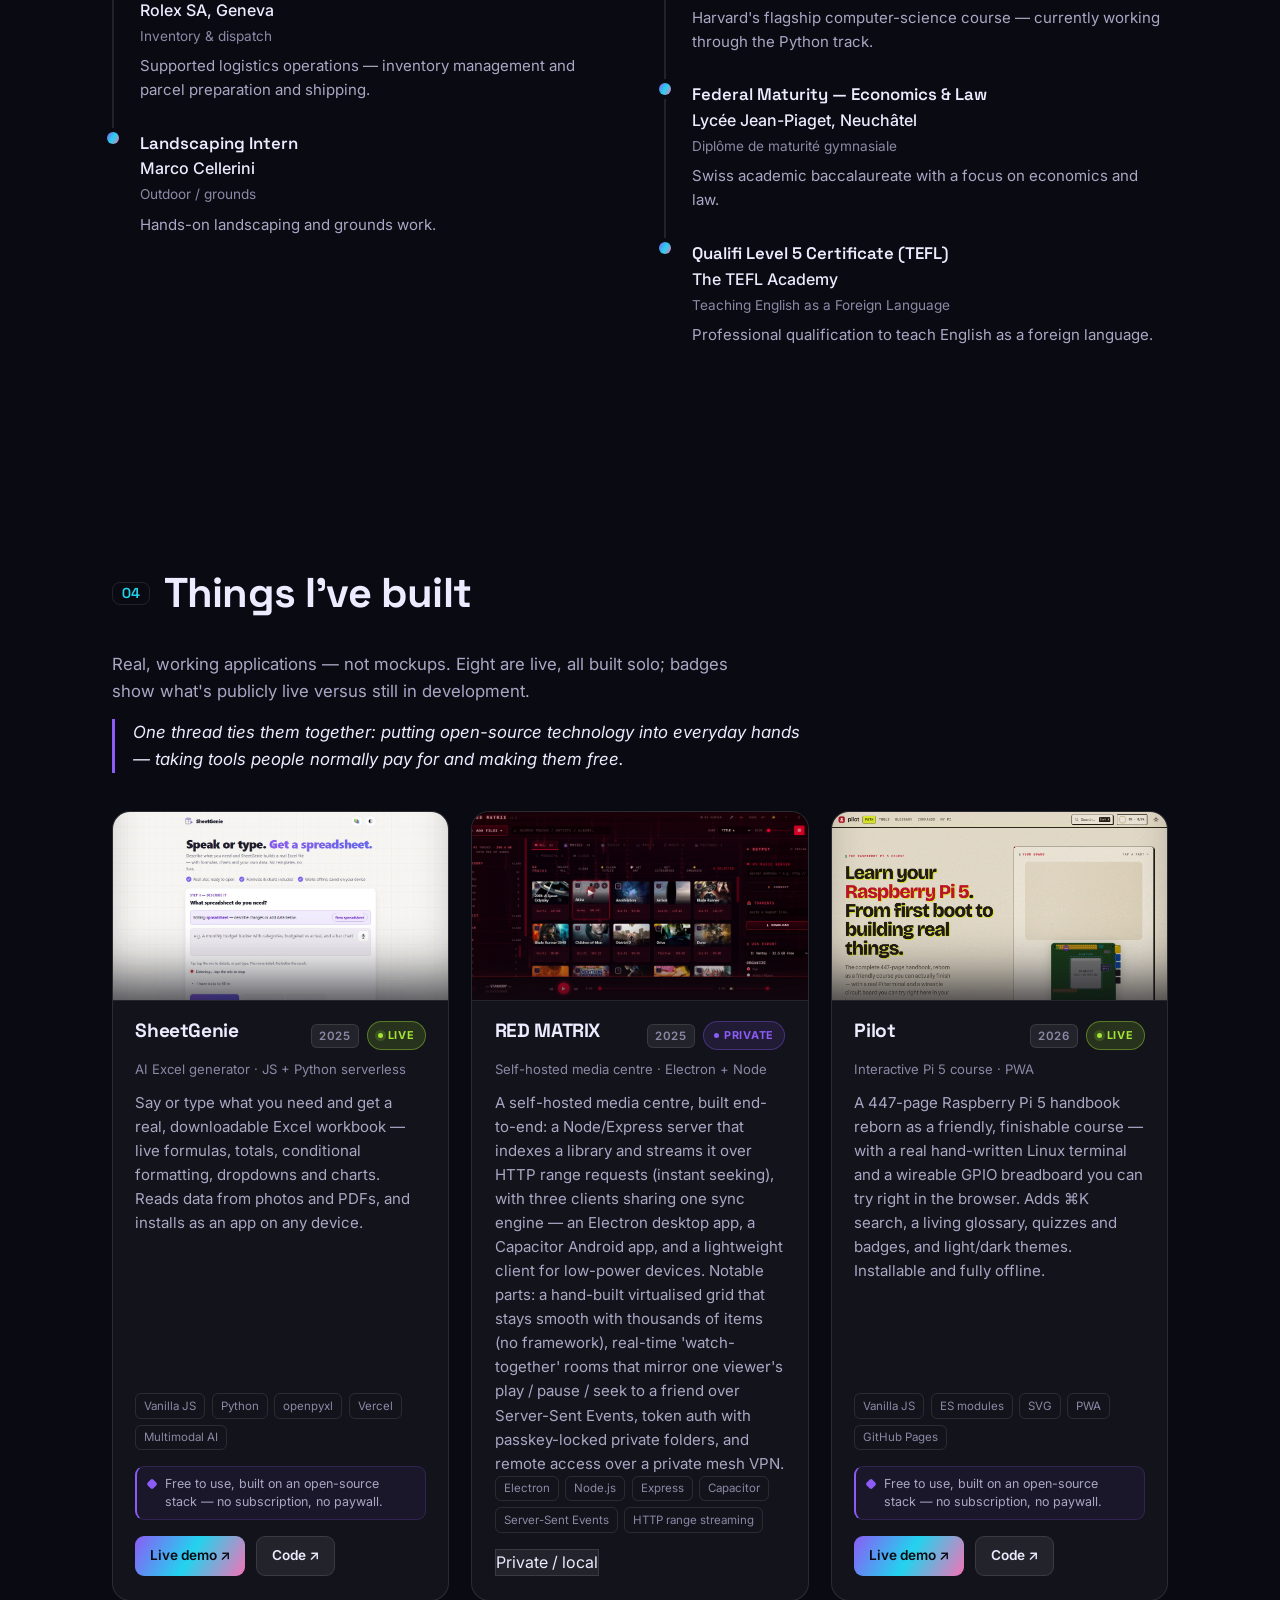
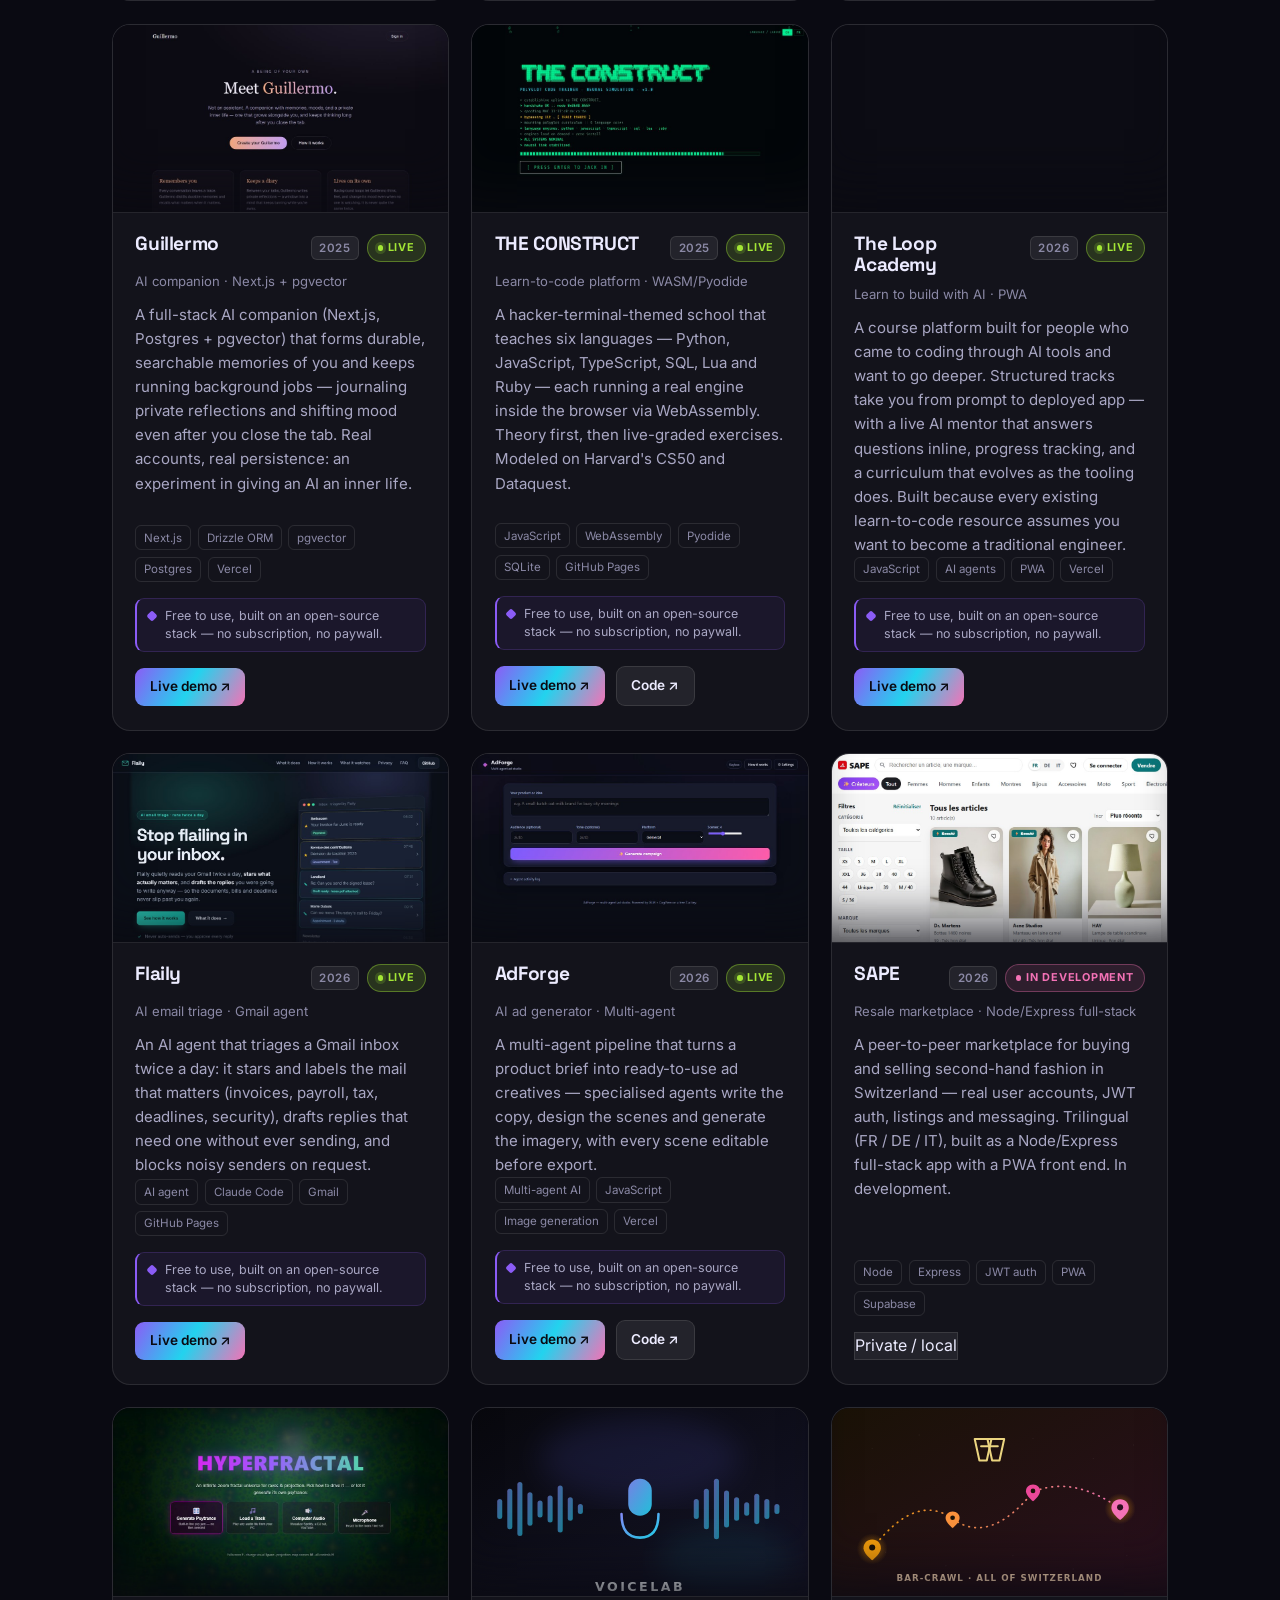
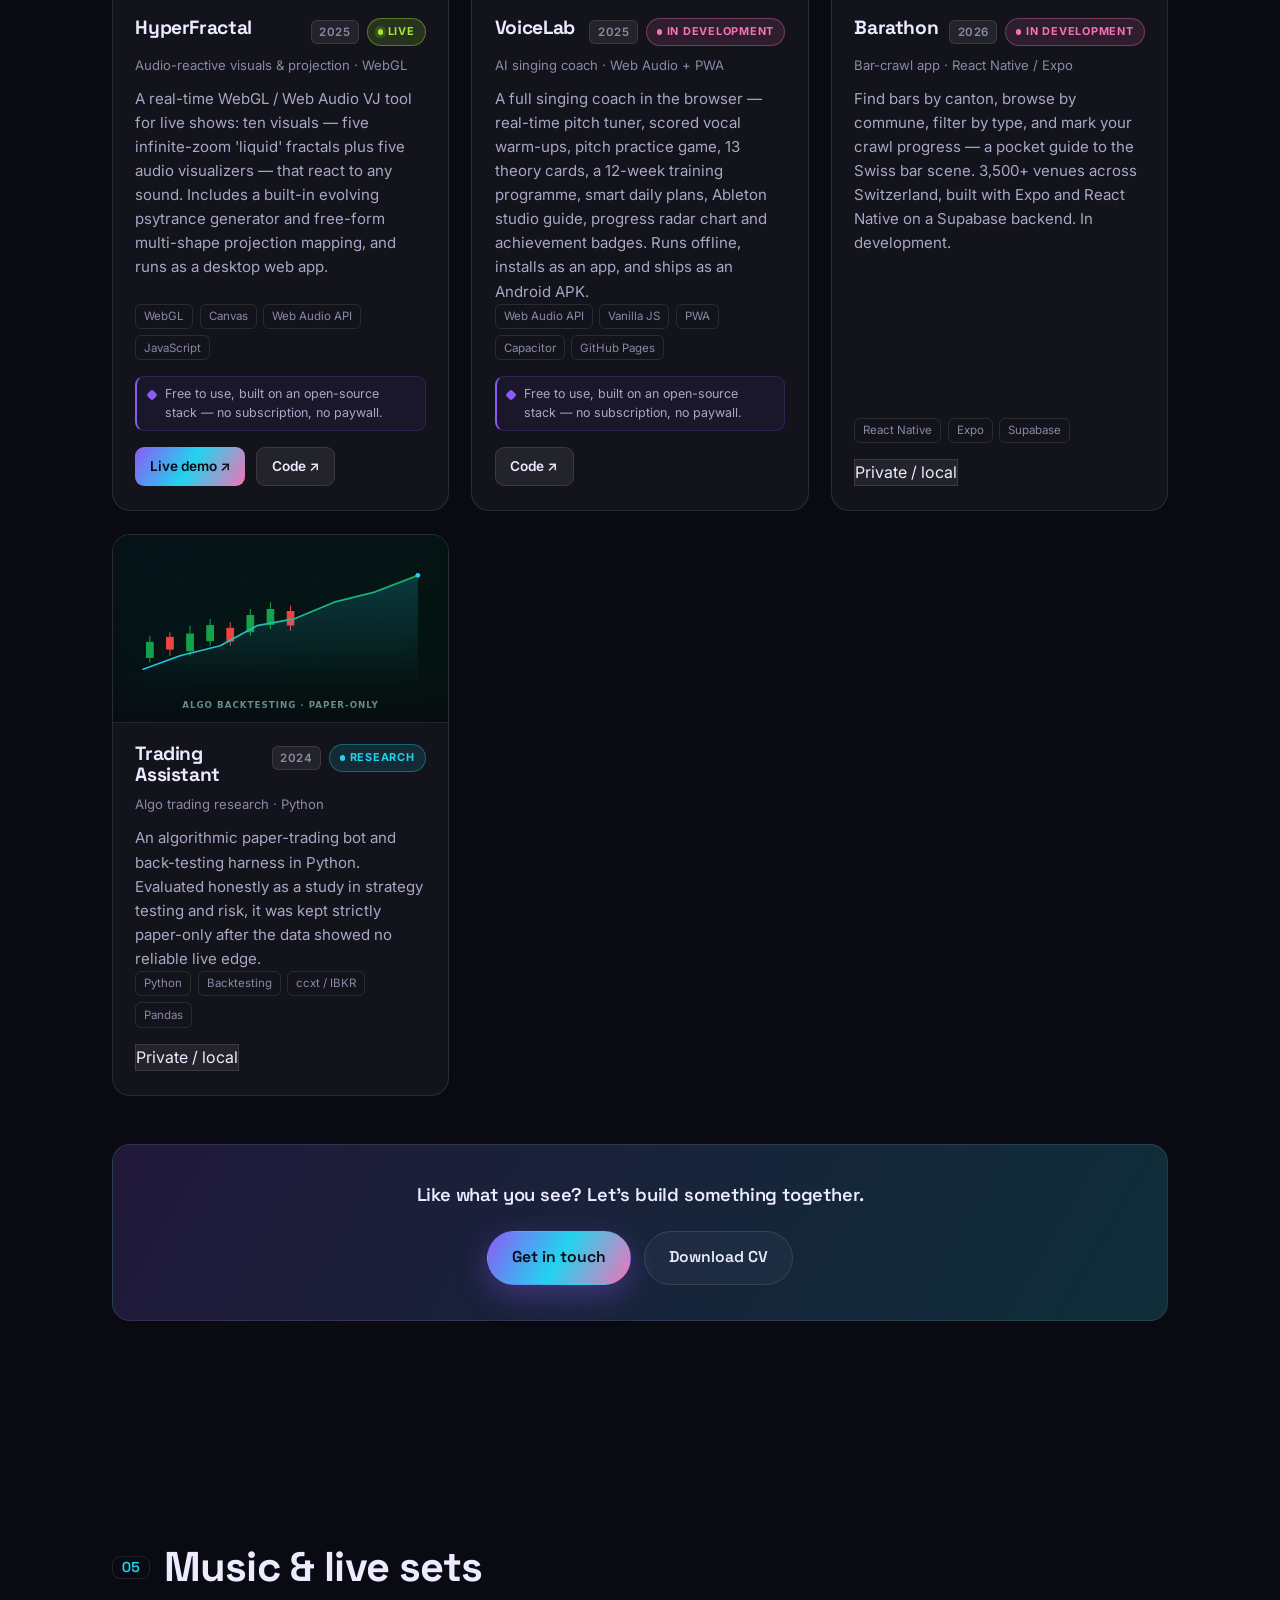
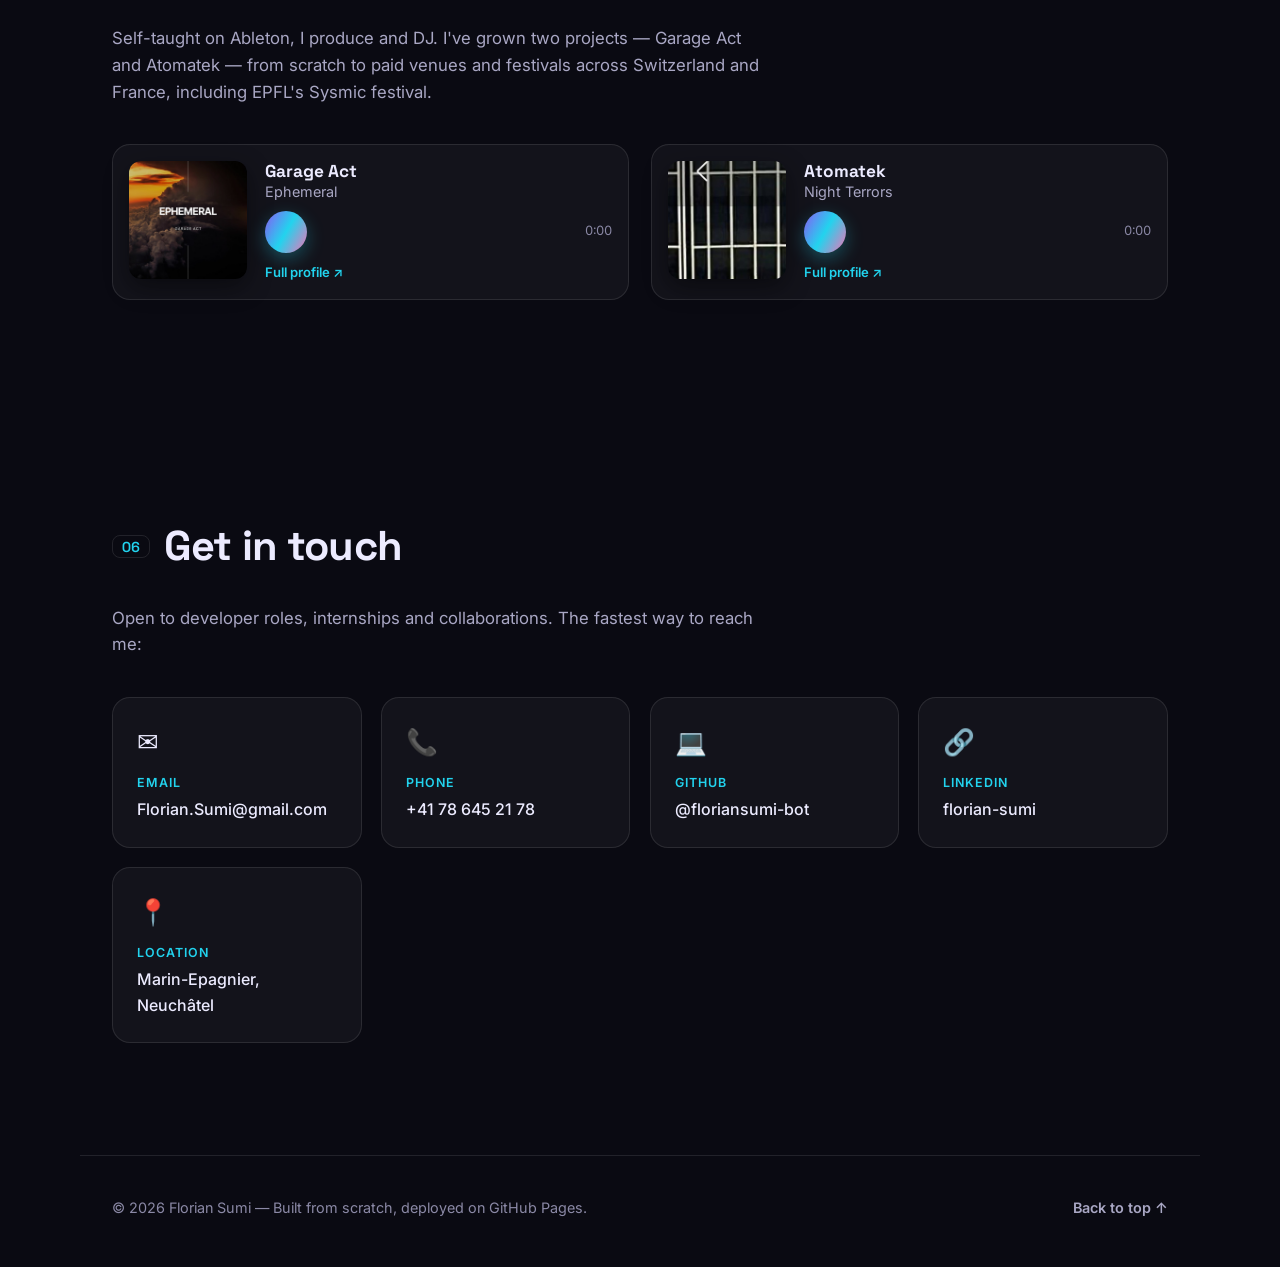
==== commit 0b7bbc0a: "v2 audit fixes: honest badges, featured sort, real CTA, i18n sync, perf From the Opus re-audit: - RE" ====
--- a/index.html
+++ b/index.html
@@ -13,13 +13,13 @@
   <meta property="og:type" content="website" />
   <meta property="og:title" content="Florian Sumi — Builder & Social-Sciences Student" />
   <meta property="og:description" content="A humanities student who ships real apps. Portfolio + interactive CV." />
-  <meta property="og:image" content="https://floriansumi-bot.github.io/portfolio/assets/og-image.png" />
+  <meta property="og:image" content="https://floriansumi-bot.github.io/portfolio/assets/og-image.jpg" />
   <meta property="og:url" content="https://floriansumi-bot.github.io/portfolio/" />
   <meta property="og:locale" content="en_US" />
   <meta name="twitter:card" content="summary_large_image" />
   <meta name="twitter:title" content="Florian Sumi — Builder & Social-Sciences Student" />
   <meta name="twitter:description" content="A humanities student who ships real apps. Portfolio + interactive CV." />
-  <meta name="twitter:image" content="https://floriansumi-bot.github.io/portfolio/assets/og-image.png" />
+  <meta name="twitter:image" content="https://floriansumi-bot.github.io/portfolio/assets/og-image.jpg" />
 
   <link rel="icon" type="image/svg+xml" href="assets/favicon.svg" />
   <link rel="preconnect" href="https://fonts.googleapis.com" />
@@ -46,7 +46,10 @@
       { "@type": "EducationalOrganization", "name": "Harvard University" }
     ],
     "knowsLanguage": ["French", "English", "German"],
-    "sameAs": ["https://github.com/floriansumi-bot"]
+    "sameAs": [
+      "https://github.com/floriansumi-bot",
+      "https://www.linkedin.com/in/florian-sumi/"
+    ]
   }
   </script>
 </head>
@@ -178,12 +181,12 @@
             at the University of Lausanne</strong>; the rest of the time I build software.
           </p>
           <p data-i18n-html="about.p2">
-            I'm largely <strong>self-taught</strong>, and I work the modern way — I build software
-            by <strong>directing AI</strong>: designing, prototyping and shipping real applications
-            with AI as a pair-programmer. The result isn't slideware — it's <strong>working
-            products</strong> people can open and use, from a cyberpunk code-learning platform
-            running real language engines in the browser, to a tool that turns a sentence into a
-            finished Excel workbook.
+            I'm largely <strong>self-taught</strong> and I work the modern way — writing real code
+            with <strong>AI as a multiplier, not a ghostwriter</strong>. I've shipped products using
+            WebGL, WebAssembly, vector databases, multi-agent pipelines and real-time streaming.
+            The result isn't slideware — it's <strong>working products people can open and use</strong>,
+            from a code-learning platform running real language engines in the browser, to a
+            companion app with a genuine pgvector memory system.
           </p>
           <p data-i18n-html="about.p3">
             Alongside the code I bring hands-on, people-facing experience — <strong>retail sales,
@@ -252,7 +255,11 @@
       </p>
       <div class="projects-grid" id="projectsGrid"></div>
       <div class="projects-cta reveal">
-        <p>If something here looks useful for your team — <a href="mailto:Florian.Sumi@gmail.com">email me</a> or <a href="assets/Florian-Sumi-CV.pdf" download>download my CV</a>.</p>
+        <p data-i18n="projects.cta">Like what you see? Let's build something together.</p>
+        <div class="projects-cta-actions">
+          <a href="mailto:Florian.Sumi@gmail.com" class="btn btn-primary" data-i18n="projects.cta.email">Get in touch</a>
+          <a href="assets/Florian-Sumi-CV.pdf" class="btn btn-ghost" download data-i18n="projects.cta.cv">Download CV</a>
+        </div>
       </div>
     </section>
 
@@ -315,27 +322,27 @@
       </p>
       <div class="contact-grid reveal">
         <a class="contact-card" href="mailto:Florian.Sumi@gmail.com">
-          <span class="contact-icon">✉️</span>
+          <span class="contact-icon" aria-hidden="true">✉️</span>
           <span class="contact-label" data-i18n="contact.email">Email</span>
           <span class="contact-value">Florian.Sumi@gmail.com</span>
         </a>
         <a class="contact-card" href="tel:+41786452178">
-          <span class="contact-icon">📞</span>
+          <span class="contact-icon" aria-hidden="true">📞</span>
           <span class="contact-label" data-i18n="contact.phone">Phone</span>
           <span class="contact-value">+41 78 645 21 78</span>
         </a>
         <a class="contact-card" href="https://github.com/floriansumi-bot" target="_blank" rel="noopener noreferrer">
-          <span class="contact-icon">💻</span>
+          <span class="contact-icon" aria-hidden="true">💻</span>
           <span class="contact-label" data-i18n="contact.github">GitHub</span>
           <span class="contact-value">@floriansumi-bot</span>
         </a>
         <a class="contact-card" href="https://www.linkedin.com/in/florian-sumi/" target="_blank" rel="noopener noreferrer">
-          <span class="contact-icon">🔗</span>
+          <span class="contact-icon" aria-hidden="true">🔗</span>
           <span class="contact-label" data-i18n="contact.linkedin">LinkedIn</span>
           <span class="contact-value">florian-sumi</span>
         </a>
         <div class="contact-card contact-card--static">
-          <span class="contact-icon">📍</span>
+          <span class="contact-icon" aria-hidden="true">📍</span>
           <span class="contact-label" data-i18n="contact.location">Location</span>
           <span class="contact-value" data-i18n="contact.location.value">Marin-Epagnier, Neuchâtel 🇨🇭</span>
         </div>
--- a/css/styles.css
+++ b/css/styles.css
@@ -261,6 +261,7 @@
 .badge.live { background: rgba(163,230,53,.15); color: var(--lime); border: 1px solid rgba(163,230,53,.4); }
 .badge.dev { background: rgba(244,114,182,.12); color: var(--magenta); border: 1px solid rgba(244,114,182,.35); }
 .badge.research { background: rgba(34,211,238,.12); color: var(--cyan); border: 1px solid rgba(34,211,238,.35); }
+.badge.private { background: rgba(139,92,246,.12); color: var(--violet); border: 1px solid rgba(139,92,246,.35); }
 .project-tag { color: var(--text-faint); font-size: .82rem; margin-bottom: .7rem; }
 .project-desc { color: var(--text-dim); font-size: .94rem; flex: 1; }
 .project-tech { display: flex; flex-wrap: wrap; gap: .4rem; margin: 0 0 1rem; }
@@ -493,34 +494,17 @@
 
 /* ---------- After-projects CTA ---------- */
 .projects-cta {
-  text-align: center; margin-top: 3rem; padding: 1.5rem;
+  text-align: center; margin-top: 3rem; padding: 2.2rem 1.5rem;
   border: 1px solid var(--border); border-radius: var(--radius);
-  background: var(--surface);
-}
-.projects-cta p { color: var(--text-dim); font-size: 1rem; }
-.projects-cta a {
-  color: var(--cyan); font-weight: 600;
-  border-bottom: 1px solid rgba(34,211,238,.35);
-  transition: color .2s, border-color .2s;
-}
-.projects-cta a:hover { color: var(--violet); border-color: rgba(139,92,246,.5); }
-
-/* ---------- Light mode (prefers-color-scheme) ---------- */
-@media (prefers-color-scheme: light) {
-  :root {
-    --bg: #f5f4ff;
-    --bg-soft: #ffffff;
-    --surface: rgba(0,0,0,.04);
-    --surface-2: rgba(0,0,0,.07);
-    --border: rgba(0,0,0,.12);
-    --text: #0a0a12;
-    --text-dim: #3d3b5c;
-    --text-faint: #6b6988;
-  }
-  body::before { background: radial-gradient(120% 80% at 50% -10%, transparent 40%, rgba(245,244,255,.7) 100%); }
-  .blob-1 { opacity: .18; }
-  .blob-2 { opacity: .15; }
-  .blob-3 { opacity: .12; }
-  #constellation { opacity: .35; }
-  .skill-card, .project-card, .music-card, .contact-card, .tl-item { box-shadow: 0 1px 4px rgba(0,0,0,.06); }
-}
+  background: var(--grad-soft);
+}
+.projects-cta p {
+  color: var(--text); font-size: 1.15rem; font-weight: 600;
+  font-family: "Space Grotesk", system-ui, sans-serif; letter-spacing: -0.01em;
+  margin-bottom: 1.3rem;
+}
+.projects-cta-actions { display: flex; gap: .8rem; justify-content: center; flex-wrap: wrap; }
+@media (max-width: 560px) {
+  .projects-cta-actions { flex-direction: column; }
+  .projects-cta-actions .btn { width: 100%; justify-content: center; }
+}
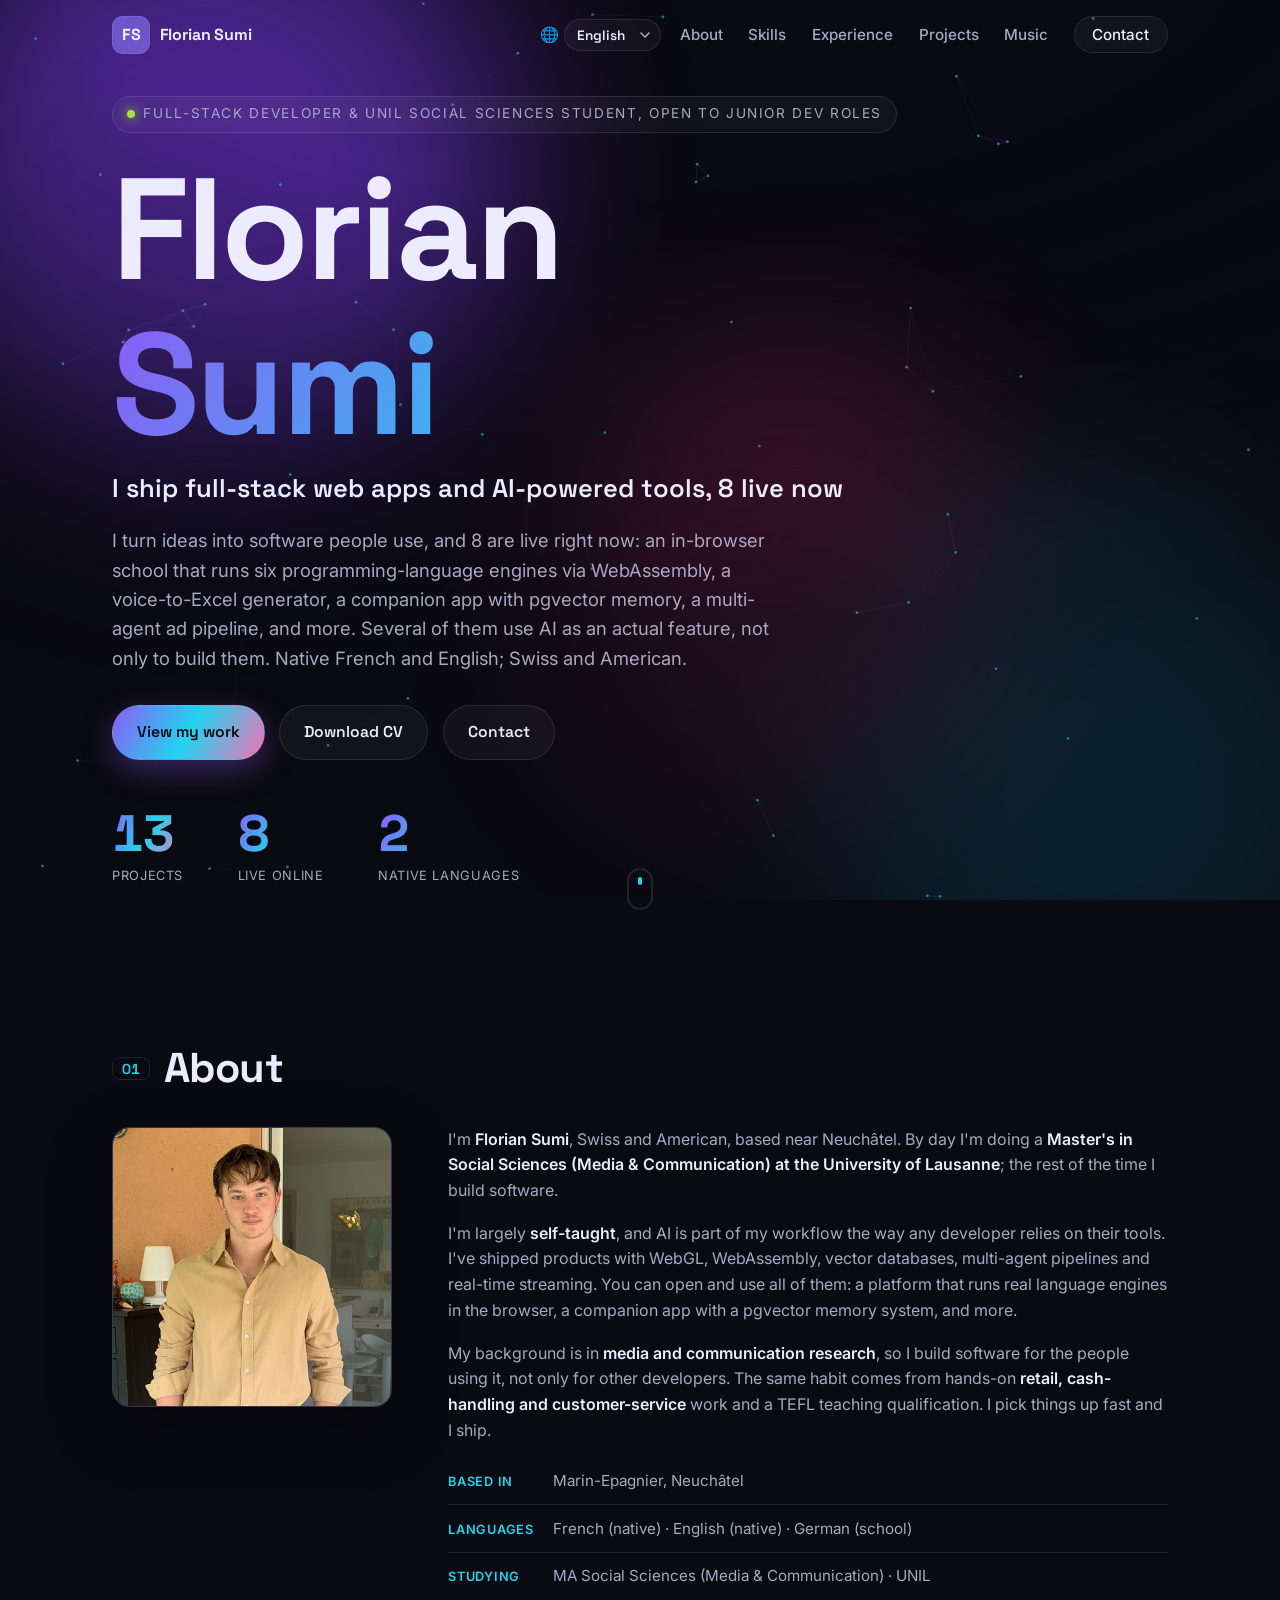
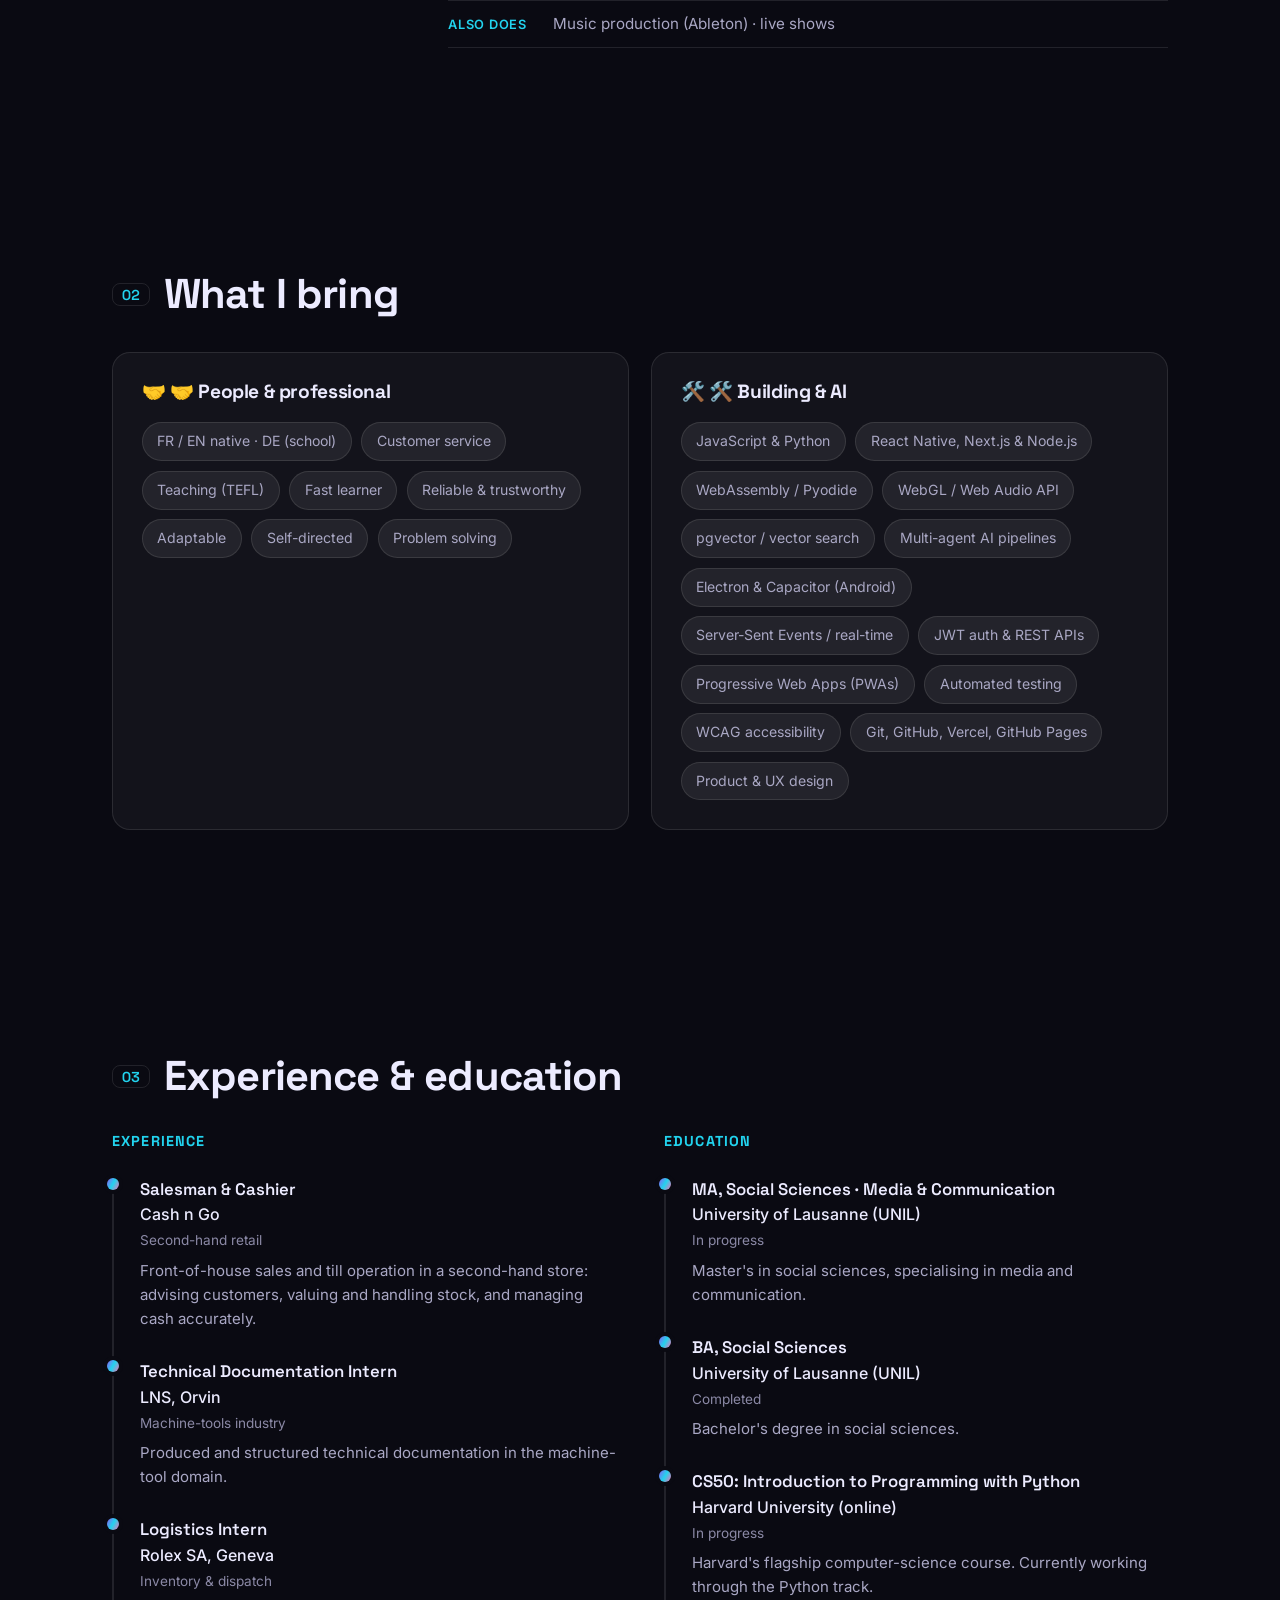
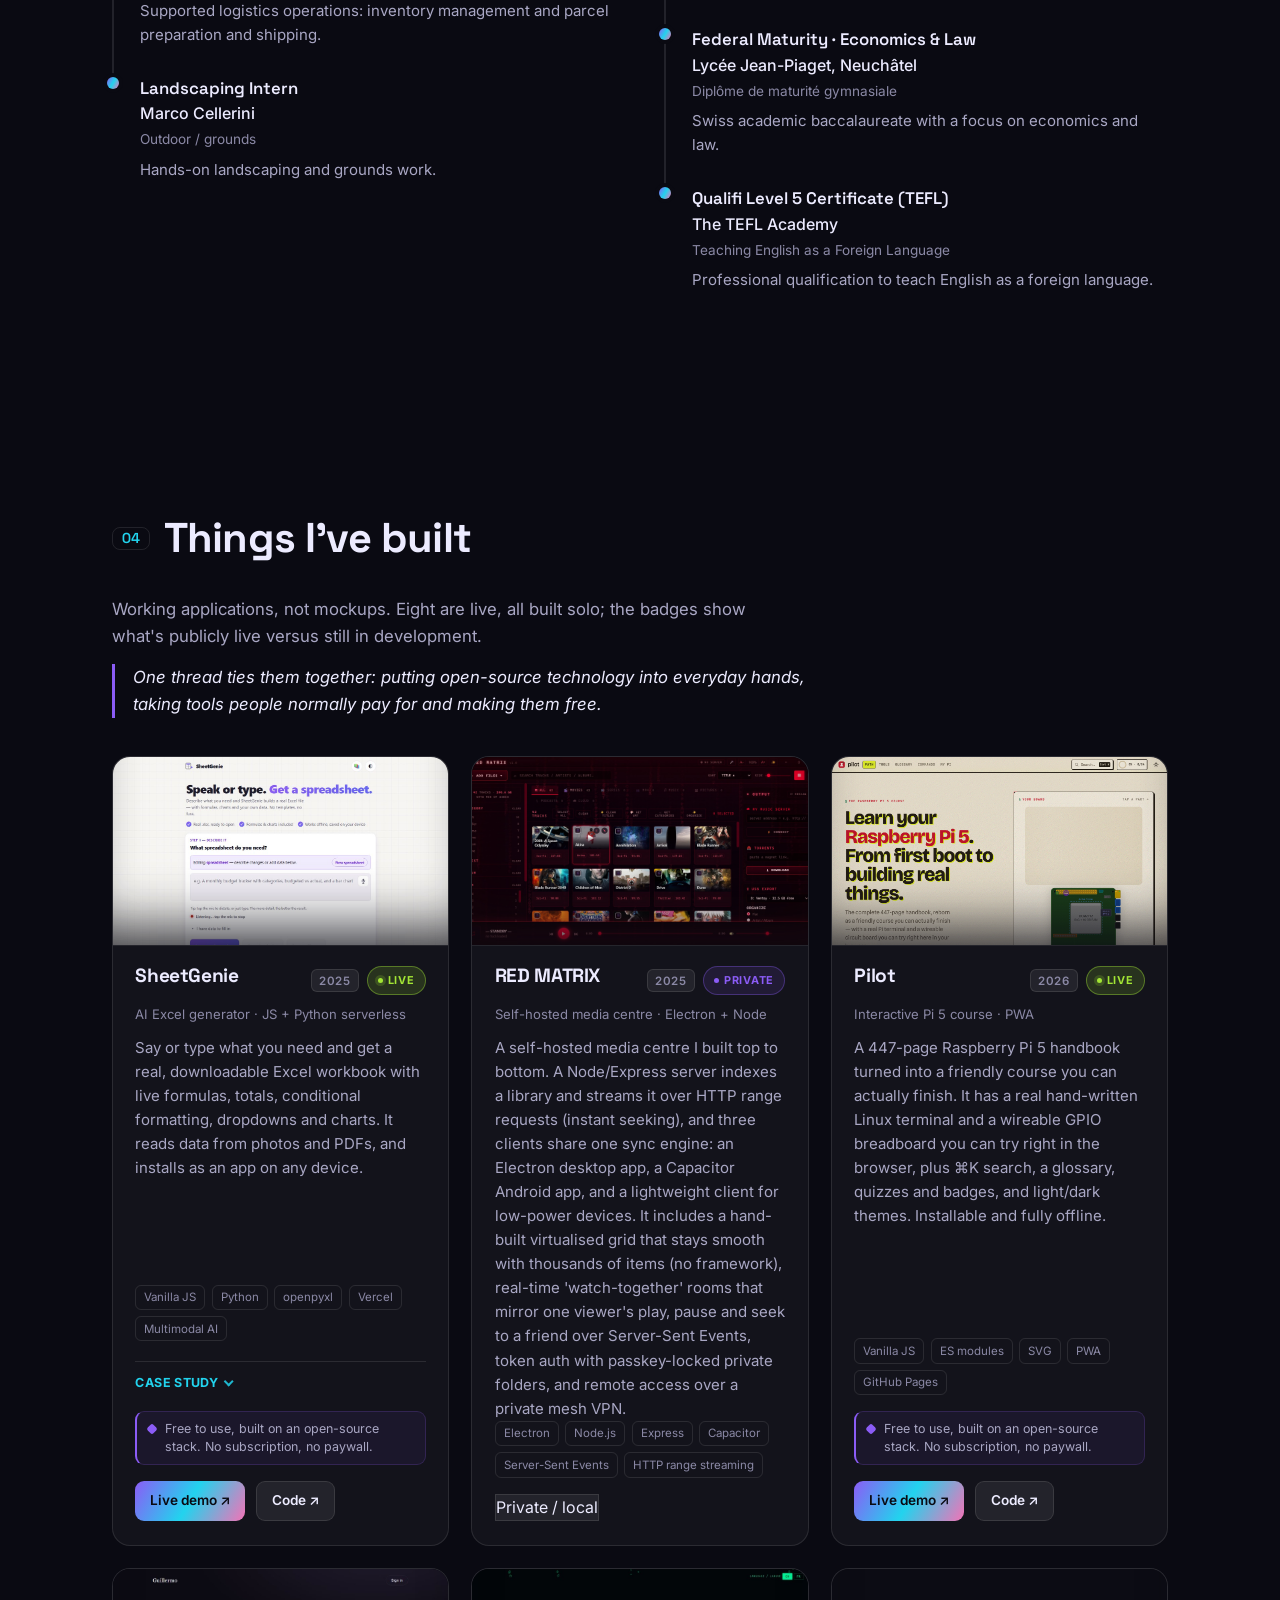
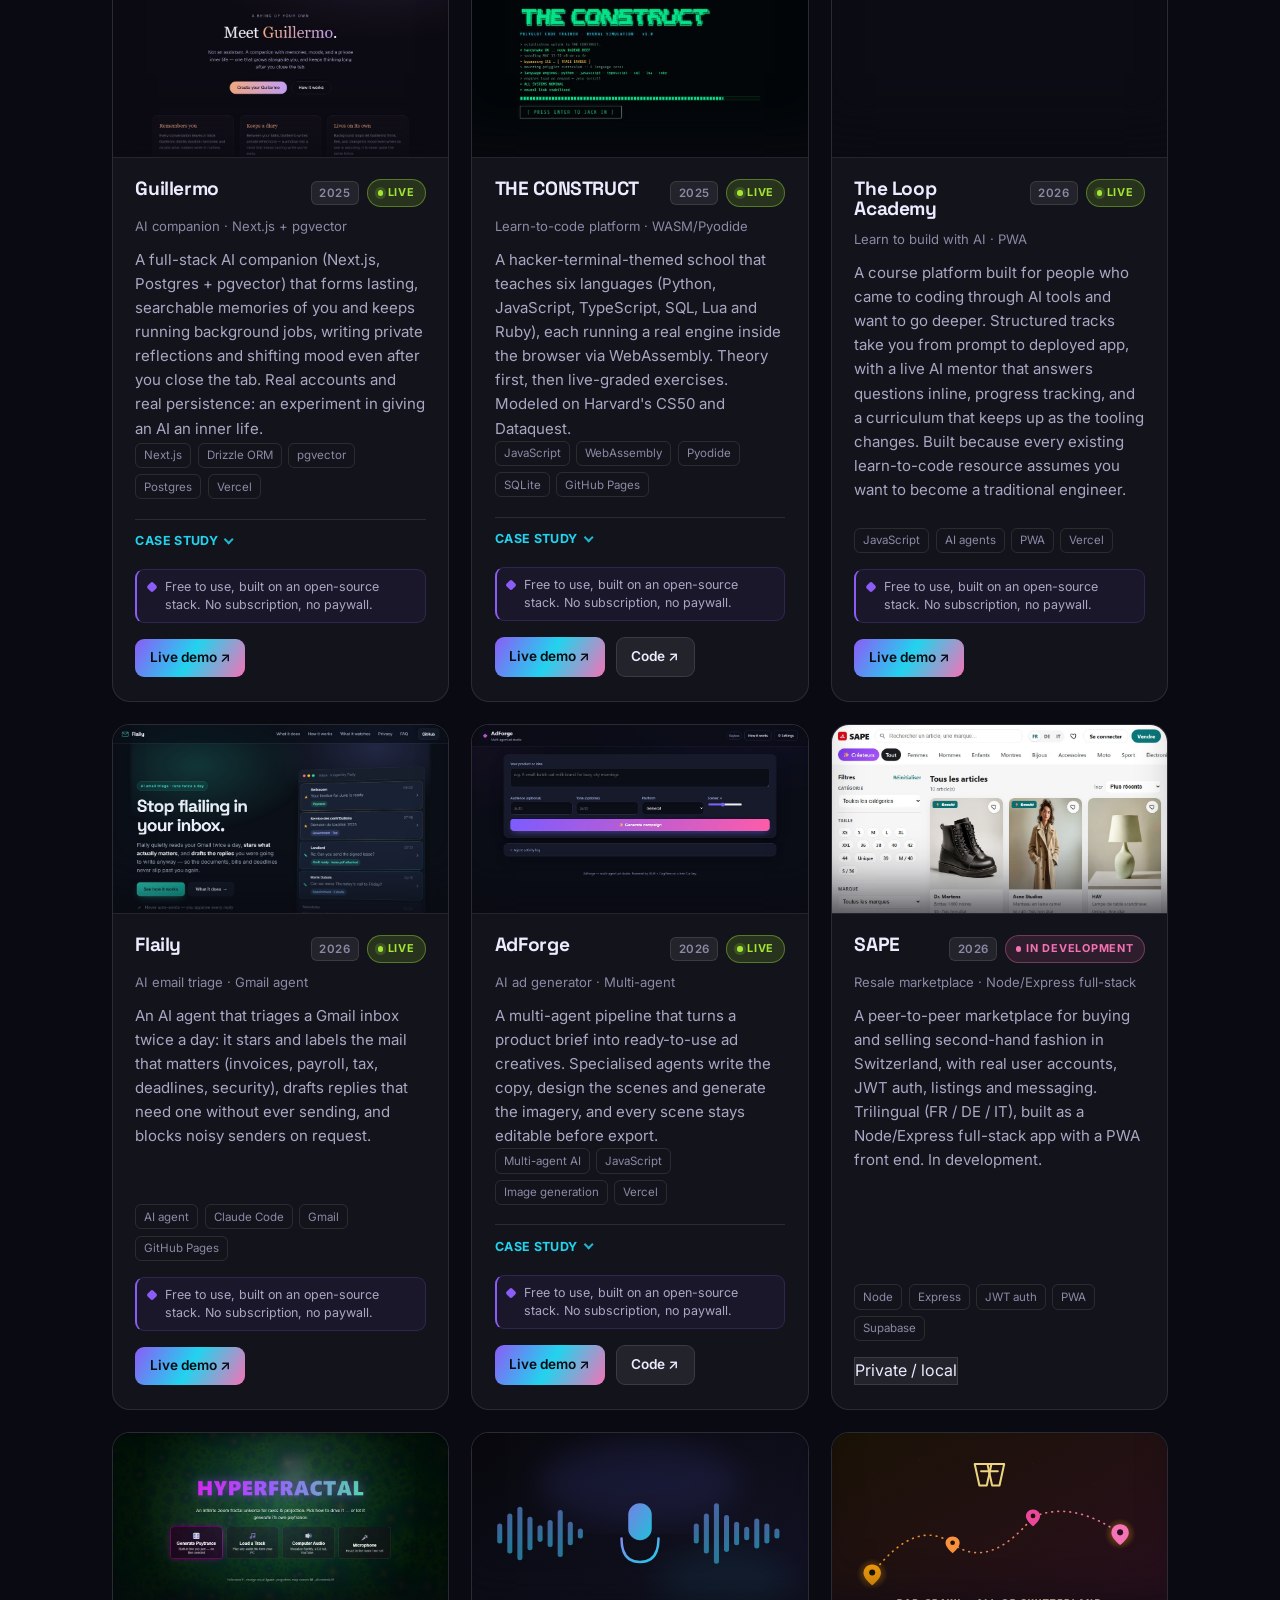
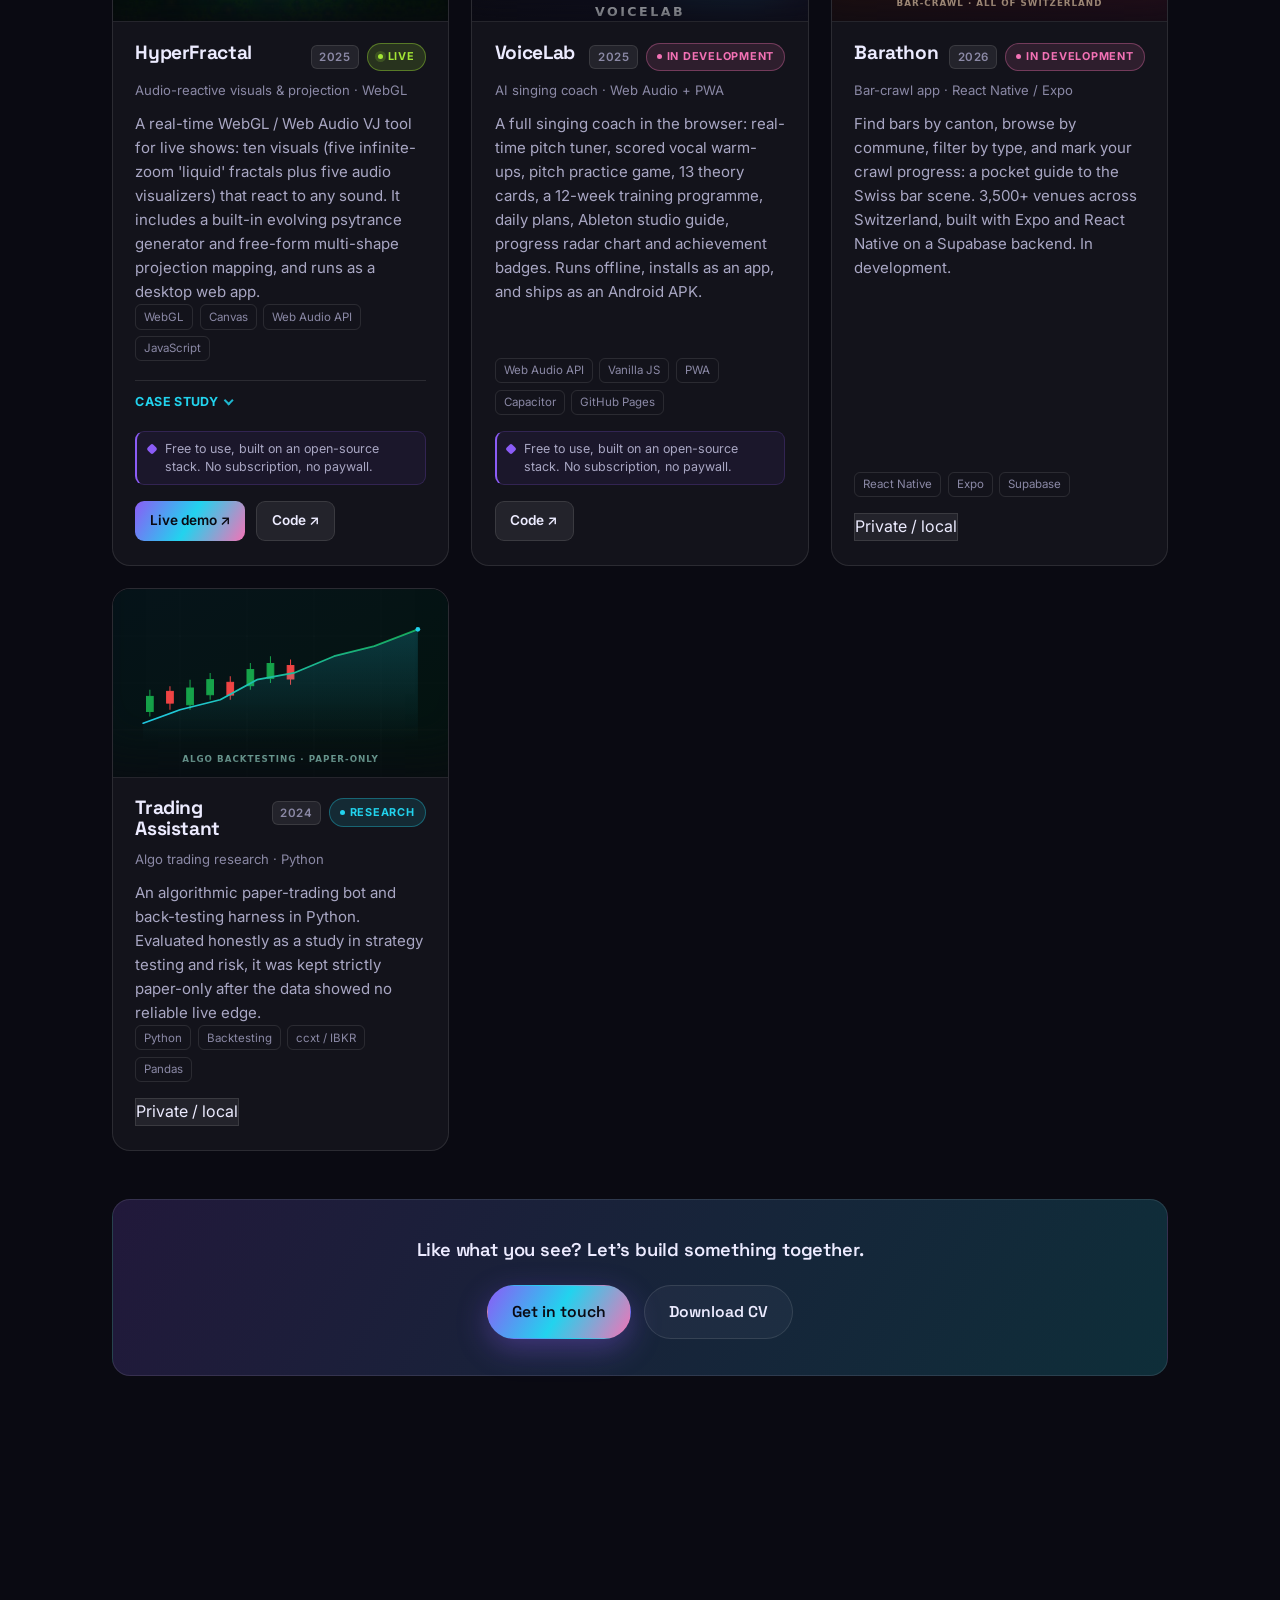
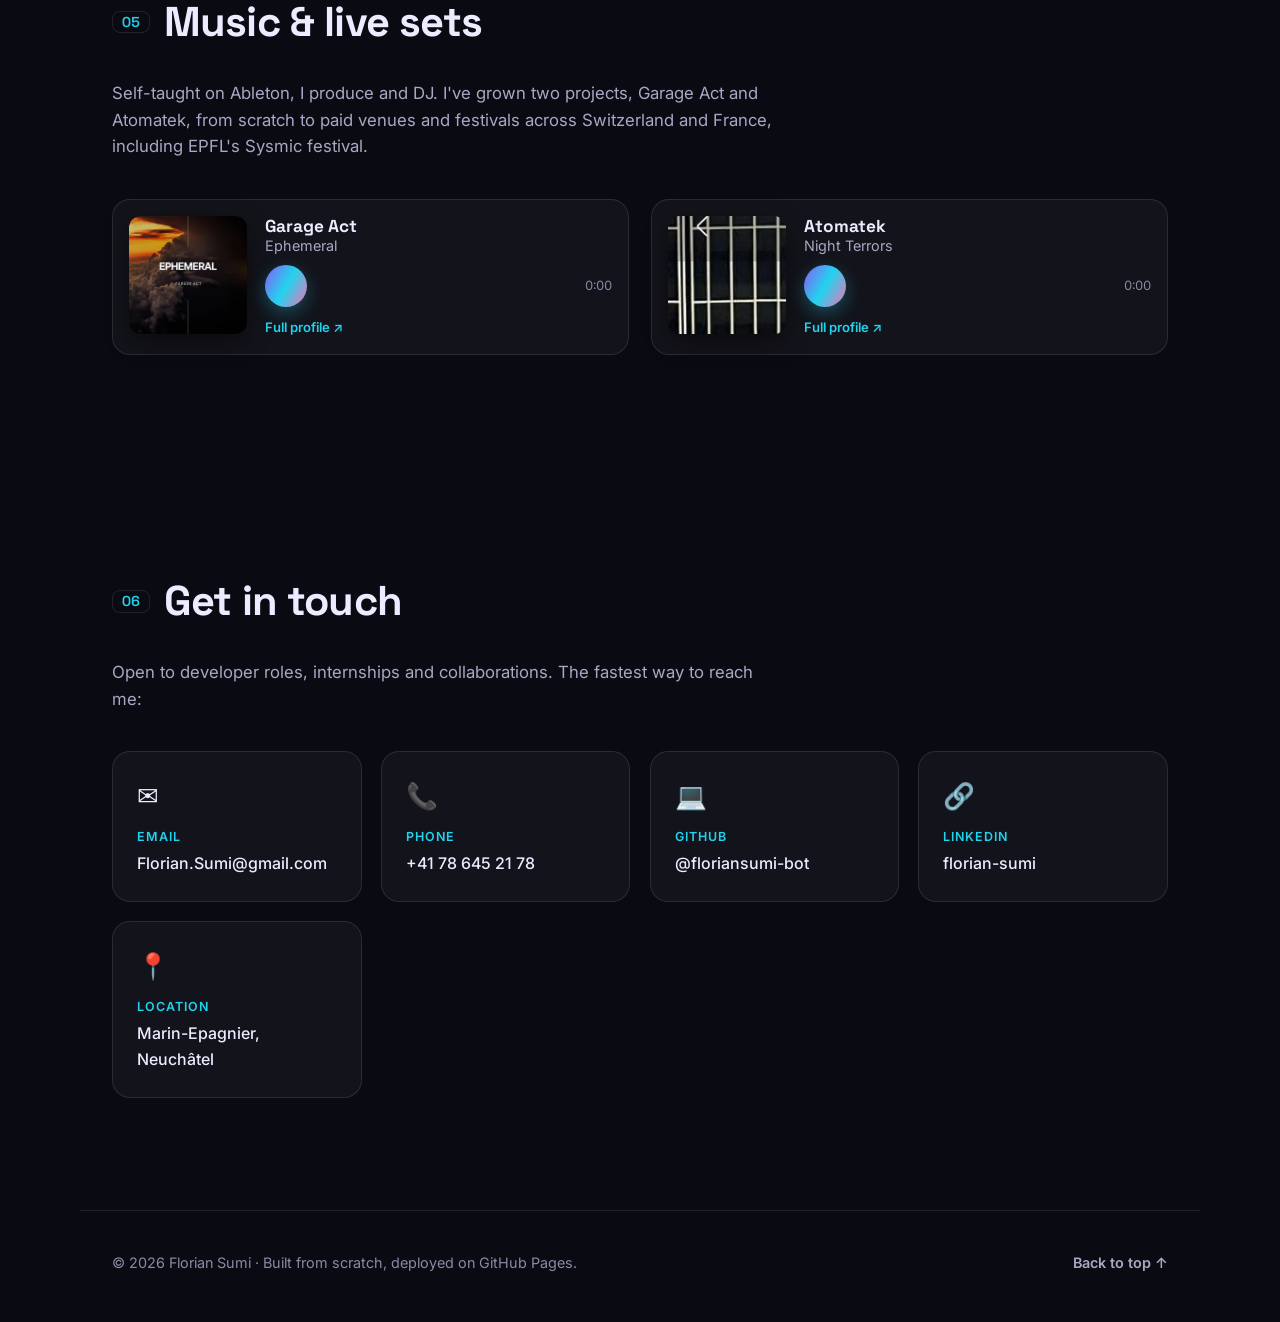
==== commit d4fd0101: "Cut em-dashes and remaining AI tells across all portfolio copy - Rewrote all 13 project descriptions" ====
--- a/index.html
+++ b/index.html
@@ -3,21 +3,21 @@
 <head>
   <meta charset="UTF-8" />
   <meta name="viewport" content="width=device-width, initial-scale=1.0" />
-  <title>Florian Sumi — Full-Stack Developer &amp; AI Builder</title>
-  <meta name="description" content="Florian Sumi — Swiss/American full-stack developer and UNIL Social Sciences student. 8 live projects: WebAssembly code school, pgvector AI companion, multi-agent pipelines, WebGL tools and more. Open to junior dev roles in Switzerland or remote." />
+  <title>Florian Sumi · Full-Stack Developer &amp; AI Builder</title>
+  <meta name="description" content="Florian Sumi · Swiss/American full-stack developer and UNIL Social Sciences student. 8 live projects: WebAssembly code school, pgvector AI companion, multi-agent pipelines, WebGL tools and more. Open to junior dev roles in Switzerland or remote." />
   <meta name="author" content="Florian Sumi" />
   <meta name="theme-color" content="#0a0a12" />
   <link rel="canonical" href="https://floriansumi-bot.github.io/portfolio/" />
 
   <!-- Open Graph / social sharing -->
   <meta property="og:type" content="website" />
-  <meta property="og:title" content="Florian Sumi — Builder & Social-Sciences Student" />
+  <meta property="og:title" content="Florian Sumi · Full-Stack Developer & Social Sciences Student" />
   <meta property="og:description" content="A humanities student who ships real apps. Portfolio + interactive CV." />
   <meta property="og:image" content="https://floriansumi-bot.github.io/portfolio/assets/og-image.jpg" />
   <meta property="og:url" content="https://floriansumi-bot.github.io/portfolio/" />
   <meta property="og:locale" content="en_US" />
   <meta name="twitter:card" content="summary_large_image" />
-  <meta name="twitter:title" content="Florian Sumi — Builder & Social-Sciences Student" />
+  <meta name="twitter:title" content="Florian Sumi · Full-Stack Developer & Social Sciences Student" />
   <meta name="twitter:description" content="A humanities student who ships real apps. Portfolio + interactive CV." />
   <meta name="twitter:image" content="https://floriansumi-bot.github.io/portfolio/assets/og-image.jpg" />
 
@@ -67,7 +67,7 @@
 
   <!-- Header / nav -->
   <header class="site-header" id="siteHeader">
-    <a href="#top" class="brand" aria-label="Florian Sumi — home">
+    <a href="#top" class="brand" aria-label="Florian Sumi, home">
       <span class="brand-mark">FS</span>
       <span class="brand-name">Florian&nbsp;Sumi</span>
     </a>
@@ -133,16 +133,17 @@
     <!-- Hero -->
     <section class="hero" id="hero">
       <div class="hero-inner">
-        <p class="hero-eyebrow reveal" data-i18n="hero.eyebrow">Neuchâtel · Switzerland — open to opportunities</p>
+        <p class="hero-eyebrow reveal" data-i18n="hero.eyebrow">Full-stack developer &amp; UNIL Social Sciences student, open to junior dev roles</p>
         <h1 class="hero-title reveal">
           <span class="line">Florian</span>
           <span class="line gradient-text">Sumi</span>
         </h1>
-        <p class="hero-role reveal" data-i18n="hero.role">Self-taught builder &amp; social-sciences student</p>
+        <p class="hero-role reveal" data-i18n="hero.role">I ship full-stack web apps and AI-powered tools, 8 live now</p>
         <p class="hero-pitch reveal" data-i18n="hero.pitch">
-          A humanities student who ships real software. I turn ideas into working apps —
-          an in-browser school that teaches six programming languages, a prompt-to-Excel
-          generator, a resale marketplace and more. A native French and English speaker — Swiss and American.
+          I turn ideas into software people use, and 8 are live right now: an in-browser school
+          that runs six programming-language engines via WebAssembly, a voice-to-Excel generator,
+          a companion app with pgvector memory, a multi-agent ad pipeline, and more. Several of them
+          use AI as an actual feature, not only to build them. Native French and English; Swiss and American.
         </p>
         <div class="hero-actions reveal">
           <a href="#projects" class="btn btn-primary" data-i18n="hero.cta.work">View my work</a>
@@ -176,27 +177,27 @@
         </div>
         <div class="about-text reveal">
           <p data-i18n-html="about.p1">
-            I'm <strong>Florian Sumi</strong> — Swiss and American, based near Neuchâtel.
+            I'm <strong>Florian Sumi</strong>, Swiss and American, based near Neuchâtel.
             By day I'm doing a <strong>Master's in Social Sciences (Media &amp; Communication)
             at the University of Lausanne</strong>; the rest of the time I build software.
           </p>
           <p data-i18n-html="about.p2">
-            I'm largely <strong>self-taught</strong> and I work the modern way — writing real code
-            with <strong>AI as a multiplier, not a ghostwriter</strong>. I've shipped products using
-            WebGL, WebAssembly, vector databases, multi-agent pipelines and real-time streaming.
-            The result isn't slideware — it's <strong>working products people can open and use</strong>,
-            from a code-learning platform running real language engines in the browser, to a
-            companion app with a genuine pgvector memory system.
+            I'm largely <strong>self-taught</strong>, and AI is part of my workflow the way any
+            developer relies on their tools. I've shipped products with WebGL, WebAssembly, vector
+            databases, multi-agent pipelines and real-time streaming. You can open and use all of
+            them: a platform that runs real language engines in the browser, a companion app with a
+            pgvector memory system, and more.
           </p>
           <p data-i18n-html="about.p3">
-            Alongside the code I bring hands-on, people-facing experience — <strong>retail sales,
-            cash handling and customer service</strong> — plus a teaching qualification (TEFL).
-            I learn fast, I'm reliable, and I like turning a vague idea into something that ships.
+            My background is in <strong>media and communication research</strong>, so I build
+            software for the people using it, not only for other developers. The same habit comes
+            from hands-on <strong>retail, cash-handling and customer-service</strong> work and a
+            TEFL teaching qualification. I pick things up fast and I ship.
           </p>
           <ul class="about-facts">
             <li><span class="fact-key" data-i18n="about.fact.based.label">Based in</span> <span class="fact-val" data-i18n="about.fact.based.value">Marin-Epagnier, Neuchâtel 🇨🇭</span></li>
             <li><span class="fact-key" data-i18n="about.fact.langs.label">Languages</span> <span class="fact-val" data-i18n="about.fact.langs.value">French (native) · English (native) · German (school)</span></li>
-            <li><span class="fact-key" data-i18n="about.fact.study.label">Studying</span> <span class="fact-val" data-i18n="about.fact.study.value">MA Social Sciences (Media &amp; Communication) — UNIL</span></li>
+            <li><span class="fact-key" data-i18n="about.fact.study.label">Studying</span> <span class="fact-val" data-i18n="about.fact.study.value">MA Social Sciences (Media &amp; Communication) · UNIL</span></li>
             <li><span class="fact-key" data-i18n="about.fact.also.label">Also does</span> <span class="fact-val" data-i18n="about.fact.also.value">Music production (Ableton) · live shows</span></li>
           </ul>
         </div>
@@ -246,12 +247,12 @@
         <h2 class="section-title" data-i18n="section.projects">Things I've built</h2>
       </div>
       <p class="section-lead reveal" data-i18n="projects.lead">
-        Real, working applications — not mockups. Badges show what's publicly live versus still
-        in development.
+        Working applications, not mockups. Eight are live, all built solo; the badges show what's
+        publicly live versus still in development.
       </p>
       <p class="section-lead projects-mission reveal" data-i18n="projects.mission">
-        One thread ties them together: putting open-source technology into everyday hands — taking
-        tools people normally have to pay for and making them free.
+        One thread ties them together: putting open-source technology into everyday hands, taking
+        tools people normally pay for and making them free.
       </p>
       <div class="projects-grid" id="projectsGrid"></div>
       <div class="projects-cta reveal">
@@ -270,12 +271,12 @@
         <h2 class="section-title" data-i18n="section.music">Music &amp; live sets</h2>
       </div>
       <p class="section-lead reveal" data-i18n="music.lead">
-        Self-taught on Ableton, I produce and DJ. I've grown two projects — Garage Act and Atomatek —
+        Self-taught on Ableton, I produce and DJ. I've grown two projects, Garage Act and Atomatek,
         from scratch to paid venues and festivals across Switzerland and France, including EPFL's Sysmic festival.
       </p>
       <div class="music-grid">
         <article class="music-card reveal" data-seed="1678609419">
-          <div class="music-art"><img src="assets/music/garageact.jpg" alt="Garage Act — Ephemeral cover art" loading="lazy" decoding="async" /></div>
+          <div class="music-art"><img src="assets/music/garageact.jpg" alt="Garage Act, Ephemeral cover art" loading="lazy" decoding="async" /></div>
           <div class="music-body">
             <div class="music-meta">
               <span class="music-artist">Garage Act</span>
@@ -292,7 +293,7 @@
             src="https://w.soundcloud.com/player/?url=https%3A%2F%2Fapi.soundcloud.com%2Ftracks%2F1678609419&visual=false&show_artwork=false&show_comments=false&show_user=false&show_playcount=false&sharing=false&buying=false&download=false&hide_related=true&single_active=true"></iframe>
         </article>
         <article class="music-card reveal" data-seed="1980850335">
-          <div class="music-art"><img src="assets/music/atomatek.jpg" alt="Atomatek — Night Terrors cover art" loading="lazy" decoding="async" /></div>
+          <div class="music-art"><img src="assets/music/atomatek.jpg" alt="Atomatek, Night Terrors cover art" loading="lazy" decoding="async" /></div>
           <div class="music-body">
             <div class="music-meta">
               <span class="music-artist">Atomatek</span>
@@ -351,7 +352,7 @@
   </main>
 
   <footer class="site-footer">
-    <p>© <span id="year"></span> Florian Sumi — <span data-i18n="footer.tagline">Built from scratch, deployed on GitHub Pages.</span></p>
+    <p>© <span id="year"></span> Florian Sumi · <span data-i18n="footer.tagline">Built from scratch, deployed on GitHub Pages.</span></p>
     <a href="#top" class="back-to-top" data-i18n="footer.top">Back to top ↑</a>
   </footer>
 
--- a/css/styles.css
+++ b/css/styles.css
@@ -508,3 +508,32 @@
   .projects-cta-actions { flex-direction: column; }
   .projects-cta-actions .btn { width: 100%; justify-content: center; }
 }
+
+/* ---------- Project case study (expander) ---------- */
+.project-case { margin: .2rem 0 1rem; border-top: 1px solid var(--border); }
+.project-case > summary {
+  list-style: none; cursor: pointer; display: flex; align-items: center; gap: .45rem;
+  padding: .7rem 0 .15rem; font-size: .78rem; font-weight: 700;
+  letter-spacing: .03em; text-transform: uppercase; color: var(--cyan); user-select: none;
+}
+.project-case > summary::-webkit-details-marker { display: none; }
+.project-case > summary:hover .case-label { color: var(--violet); }
+.project-case > summary:focus-visible { outline: 2px solid var(--cyan); outline-offset: 3px; border-radius: 4px; }
+.case-label { transition: color .2s; }
+.case-chevron {
+  width: .46rem; height: .46rem; border-right: 2px solid currentColor;
+  border-bottom: 2px solid currentColor; transform: rotate(45deg);
+  transition: transform .25s var(--ease); margin-top: -3px; opacity: .85;
+}
+.project-case[open] > summary .case-chevron { transform: rotate(225deg); margin-top: 2px; }
+.project-case-body { padding: .45rem 0 .1rem; animation: caseIn .3s var(--ease); }
+@keyframes caseIn { from { opacity: 0; transform: translateY(-5px); } to { opacity: 1; transform: none; } }
+.project-case-stats {
+  list-style: none; display: flex; flex-wrap: wrap; gap: .4rem; margin: 0 0 .65rem; padding: 0;
+}
+.project-case-stats li {
+  font-size: .72rem; font-weight: 600; color: var(--text);
+  background: var(--grad-soft); border: 1px solid var(--border);
+  border-radius: 999px; padding: .26rem .62rem;
+}
+.project-case-body p { font-size: .87rem; line-height: 1.55; color: var(--text-dim); margin: 0; }
